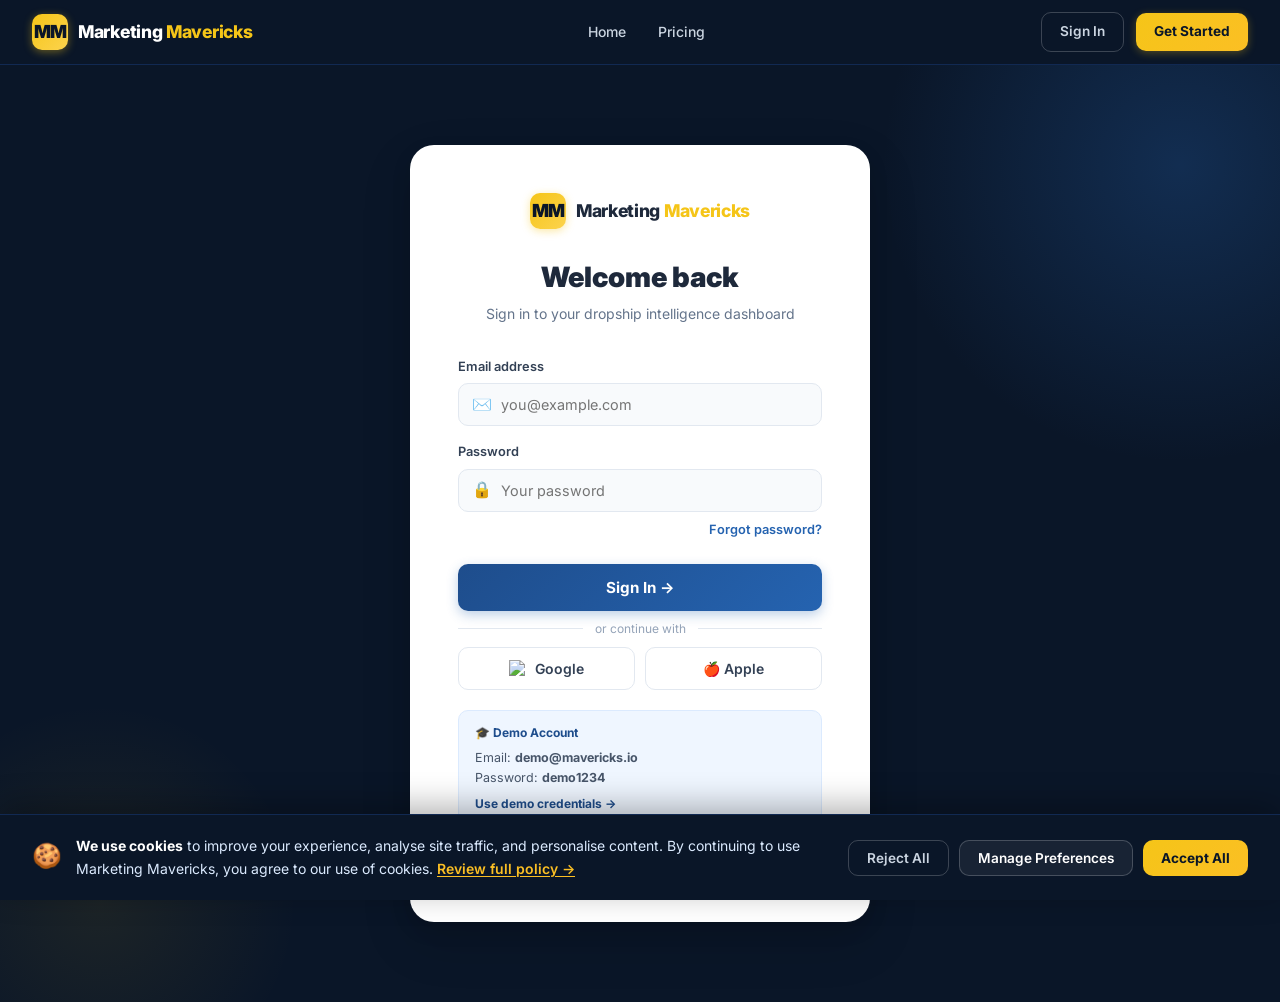
==== index.html @ 7e1d714a "Initial commit" ====
<!DOCTYPE html>
<html lang="en">
<head>
  <meta charset="UTF-8" />
  <meta name="viewport" content="width=device-width, initial-scale=1.0" />
  <title>Marketing Mavericks – Dropship Intelligence Platform</title>
  <meta name="description" content="Real-time market intelligence for e-commerce dropshippers. Discover trending products, undersold ratings, and TAM analysis." />
  <link rel="preconnect" href="https://fonts.googleapis.com" />
  <link rel="preconnect" href="https://fonts.gstatic.com" crossorigin />
  <link href="https://fonts.googleapis.com/css2?family=Inter:wght@400;500;600;700;800;900&display=swap" rel="stylesheet" />
  <link rel="stylesheet" href="styles.css" />
  <script src="https://cdn.jsdelivr.net/npm/chart.js@4.4.0/dist/chart.umd.min.js"></script>
</head>
<body>

<!-- ============================================================
     NAVIGATION
     ============================================================ -->
<nav class="navbar">
  <div class="navbar-inner">
    <a href="index.html" class="navbar-brand">
      <div class="brand-logo">MM</div>
      <span class="brand-name">Marketing <span>Mavericks</span></span>
    </a>

    <nav class="navbar-nav">
      <a href="landing.html" class="nav-link">Home</a>
      <a href="trends.html" class="nav-link nav-protected" style="display:none;">Market Trends</a>
      <a href="index.html" class="nav-link nav-protected active">Dashboard</a>
      <a href="pricing.html" class="nav-link">Pricing</a>
    </nav>

    <div class="navbar-actions">
      <div class="live-badge">
        <div class="live-dot"></div>
        Live Data
      </div>
      <a href="signin.html" class="nav-btn-outline nav-public-only">Sign In</a>
      <a href="signup.html" class="nav-btn-primary nav-public-only">Get Started</a>
    </div>
  </div>
</nav>

<!-- ============================================================
     HERO
     ============================================================ -->
<section class="page-hero">
  <div class="hero-content">
    <div class="hero-eyebrow">
      🚀 AI-Powered Market Intelligence
    </div>
    <h1 class="hero-title">
      Find Your Next<br /><span class="highlight">Winning Product</span>
    </h1>
    <p class="hero-subtitle">
      Real-time intelligence scraped from Amazon, TikTok &amp; beyond. Discover undersold ratings, trending ranks, and total addressable markets — before your competition does.
    </p>
    <div class="hero-stats" id="heroStats">
      <div class="hero-stat">
        <span class="hero-stat-value" id="statTracked">12,847</span>
        <span class="hero-stat-label">Products Tracked</span>
      </div>
      <div class="hero-stat">
        <span class="hero-stat-value" id="statTrends">234</span>
        <span class="hero-stat-label">New Trends Today</span>
      </div>
      <div class="hero-stat">
        <span class="hero-stat-value" id="statGrowth">+17.3%</span>
        <span class="hero-stat-label">Avg Market Growth</span>
      </div>
      <div class="hero-stat">
        <span class="hero-stat-value">Live</span>
        <span class="hero-stat-label" id="statFreshness">Updated 4 min ago</span>
      </div>
    </div>
  </div>
</section>

<!-- ============================================================
     SEARCH & FILTERS
     ============================================================ -->
<section class="search-section">
  <div class="search-inner">
    <div class="search-box">
      <span class="search-icon">🔍</span>
      <input
        type="text"
        class="search-input"
        id="searchInput"
        placeholder="Search products, categories, tags…"
        autocomplete="off"
      />
      <span class="search-clear" id="searchClear">✕</span>
    </div>

    <div class="filter-group">
      <span class="filter-label">Sort by</span>
      <select class="filter-select" id="sortSelect">
        <option value="trendingRank-asc">Trending Rank</option>
        <option value="undersoldScore-desc">Undersold Score</option>
        <option value="tam-desc">TAM (Largest)</option>
        <option value="margin-desc">Margin %</option>
        <option value="viralityScore-desc">Virality</option>
        <option value="monthlyRevenue-desc">Monthly Revenue</option>
      </select>
    </div>

    <div class="filter-group">
      <span class="filter-label">Category</span>
      <select class="filter-select" id="categoryFilter">
        <option value="all">All Categories</option>
        <option value="Health & Wellness">Health &amp; Wellness</option>
        <option value="Home Décor">Home Décor</option>
        <option value="Kitchen & Fitness">Kitchen &amp; Fitness</option>
        <option value="Productivity">Productivity</option>
      </select>
    </div>

    <div class="filter-group">
      <span class="filter-label">Platform</span>
      <select class="filter-select" id="platformFilter">
        <option value="all">All Platforms</option>
        <option value="Amazon">Amazon</option>
        <option value="TikTok">TikTok</option>
      </select>
    </div>

    <span class="results-count" id="resultsCount">
      Showing <strong>4</strong> products
    </span>
  </div>
</section>

<!-- ============================================================
     MAIN CONTENT
     ============================================================ -->
<main class="main-content">

  <!-- Overview Stats -->
  <div class="stats-grid stagger-children" id="overviewStats">
    <div class="stat-card animate-fade-in-up">
      <div class="stat-icon blue">📦</div>
      <div class="stat-info">
        <div class="stat-value">4</div>
        <div class="stat-label">Products Analysed</div>
      </div>
      <span class="stat-change up">↑ Live</span>
    </div>
    <div class="stat-card animate-fade-in-up">
      <div class="stat-icon yellow">⭐</div>
      <div class="stat-info">
        <div class="stat-value" id="avgUndersold">87</div>
        <div class="stat-label">Avg Undersold Score</div>
      </div>
      <span class="stat-change up">↑ High</span>
    </div>
    <div class="stat-card animate-fade-in-up">
      <div class="stat-icon green">💰</div>
      <div class="stat-info">
        <div class="stat-value" id="totalTAM">$12.5B</div>
        <div class="stat-label">Combined TAM</div>
      </div>
      <span class="stat-change up">↑ 17.3%</span>
    </div>
    <div class="stat-card animate-fade-in-up">
      <div class="stat-icon orange">🔥</div>
      <div class="stat-info">
        <div class="stat-value" id="avgMargin">81%</div>
        <div class="stat-label">Avg Gross Margin</div>
      </div>
      <span class="stat-change up">↑ Strong</span>
    </div>
  </div>

  <!-- Market Overview Chart -->
  <div class="section-header">
    <div>
      <div class="section-title"><span class="icon">📈</span> Market Overview</div>
      <div class="section-subtitle">Combined revenue trend across all tracked products</div>
    </div>
    <div class="chart-tabs" id="overviewChartTabs">
      <button class="chart-tab active" data-chart="revenue">Revenue</button>
      <button class="chart-tab" data-chart="search">Search Volume</button>
      <button class="chart-tab" data-chart="tam">TAM Growth</button>
    </div>
  </div>

  <div class="card" style="margin-bottom: 32px;">
    <div class="card-body">
      <div class="chart-container">
        <canvas id="overviewChart"></canvas>
      </div>
    </div>
  </div>

  <!-- Products Section -->
  <div class="section-header" id="trending">
    <div>
      <div class="section-title"><span class="icon">🔥</span> Trending Products</div>
      <div class="section-subtitle">Ranked by real-time trend momentum</div>
    </div>
  </div>

  <!-- Products Grid -->
  <div class="products-grid stagger-children" id="productsGrid">
    <!-- Populated by JS -->
  </div>

  <!-- Empty State -->
  <div class="empty-state" id="emptyState" style="display:none;">
    <div class="empty-state-icon">🔍</div>
    <h3>No products found</h3>
    <p>Try adjusting your search or filters to find what you're looking for.</p>
  </div>

  <!-- TAM Comparison Section -->
  <div class="section-header" id="tam" style="margin-top: 16px;">
    <div>
      <div class="section-title"><span class="icon">🌍</span> TAM Comparison</div>
      <div class="section-subtitle">Total Addressable Market by product category</div>
    </div>
  </div>

  <div class="card" style="margin-bottom: 32px;">
    <div class="card-body">
      <div class="chart-container" style="height: 280px;">
        <canvas id="tamChart"></canvas>
      </div>
    </div>
  </div>

  <!-- Undersold Ratings Section -->
  <div class="section-header" id="undersold">
    <div>
      <div class="section-title"><span class="icon">⭐</span> Undersold Ratings Analysis</div>
      <div class="section-subtitle">Products where actual ratings fall below market expectations</div>
    </div>
  </div>

  <div class="card" style="margin-bottom: 32px;">
    <div class="card-body">
      <div class="chart-container" style="height: 280px;">
        <canvas id="undersoldChart"></canvas>
      </div>
    </div>
  </div>

</main>

<!-- ============================================================
     FOOTER
     ============================================================ -->
<footer class="footer">
  <div class="footer-inner">
    <div class="footer-brand">
      <div class="brand-logo" style="width:28px;height:28px;font-size:14px;">MM</div>
      <span class="brand-name" style="font-size:0.9rem;">Marketing <span>Mavericks</span></span>
    </div>
    <span class="footer-text">© 2026 Marketing Mavericks · Cambridge MBA Hackathon · AI-Powered Dropship Intelligence</span>
    <div class="footer-links">
      <button class="footer-link" onclick="openPrivacyModal()" style="background:none;border:none;cursor:pointer;font:inherit;">Privacy Policy</button>
      <button class="footer-link" onclick="openPrivacyModal()" style="background:none;border:none;cursor:pointer;font:inherit;">Imprint</button>
      <button class="footer-link" onclick="openPrivacyModal()" style="background:none;border:none;cursor:pointer;font:inherit;">Cookies</button>
    </div>
  </div>
</footer>

<!-- Toast Container -->
<div class="toast-container" id="toastContainer"></div>

<!-- Scripts -->
<script src="database.js"></script>
<script src="auth.js"></script>
<script src="app.js"></script>
</body>
</html>
---- styles.css ----
/* ============================================================
   Marketing Mavericks – Global Styles
   Color Palette: Deep Blue, White, Golden Yellow, Accent Blues
   ============================================================ */

/* ---------- CSS Variables ---------- */
:root {
  --blue-900: #0a1628;
  --blue-800: #0d1f3c;
  --blue-700: #112952;
  --blue-600: #1a3a6b;
  --blue-500: #1e4d8c;
  --blue-400: #2563b0;
  --blue-300: #3b82d4;
  --blue-200: #93c5fd;
  --blue-100: #dbeafe;
  --blue-50:  #eff6ff;

  --yellow-500: #f5c518;
  --yellow-400: #fbbf24;
  --yellow-300: #fcd34d;
  --yellow-100: #fef9c3;

  --white: #ffffff;
  --gray-50:  #f8fafc;
  --gray-100: #f1f5f9;
  --gray-200: #e2e8f0;
  --gray-300: #cbd5e1;
  --gray-400: #94a3b8;
  --gray-500: #64748b;
  --gray-600: #475569;
  --gray-700: #334155;
  --gray-800: #1e293b;

  --green-500: #22c55e;
  --green-100: #dcfce7;
  --red-500:   #ef4444;
  --red-100:   #fee2e2;
  --orange-500: #f97316;
  --orange-100: #ffedd5;

  --shadow-sm:  0 1px 3px rgba(0,0,0,.08), 0 1px 2px rgba(0,0,0,.06);
  --shadow-md:  0 4px 12px rgba(0,0,0,.10), 0 2px 6px rgba(0,0,0,.07);
  --shadow-lg:  0 10px 30px rgba(0,0,0,.12), 0 4px 12px rgba(0,0,0,.08);
  --shadow-xl:  0 20px 50px rgba(0,0,0,.15), 0 8px 20px rgba(0,0,0,.10);

  --radius-sm:  6px;
  --radius-md:  10px;
  --radius-lg:  16px;
  --radius-xl:  24px;
  --radius-full: 9999px;

  --transition: 0.2s ease;
  --transition-slow: 0.4s ease;

  --font-sans: 'Inter', -apple-system, BlinkMacSystemFont, 'Segoe UI', sans-serif;
  --font-mono: 'JetBrains Mono', 'Fira Code', monospace;
}

/* ---------- Reset & Base ---------- */
*, *::before, *::after { box-sizing: border-box; margin: 0; padding: 0; }

html { scroll-behavior: smooth; font-size: 16px; }

body {
  font-family: var(--font-sans);
  background: var(--gray-50);
  color: var(--gray-800);
  line-height: 1.6;
  min-height: 100vh;
  -webkit-font-smoothing: antialiased;
}

a { text-decoration: none; color: inherit; }
button { cursor: pointer; border: none; background: none; font-family: inherit; }
input, select { font-family: inherit; }
img { max-width: 100%; display: block; }
ul, ol { list-style: none; }

/* ---------- Typography ---------- */
h1 { font-size: 2.25rem; font-weight: 800; line-height: 1.2; }
h2 { font-size: 1.75rem; font-weight: 700; line-height: 1.3; }
h3 { font-size: 1.25rem; font-weight: 600; line-height: 1.4; }
h4 { font-size: 1rem;    font-weight: 600; line-height: 1.5; }

.text-xs  { font-size: 0.75rem; }
.text-sm  { font-size: 0.875rem; }
.text-base{ font-size: 1rem; }
.text-lg  { font-size: 1.125rem; }
.text-xl  { font-size: 1.25rem; }
.text-2xl { font-size: 1.5rem; }
.text-3xl { font-size: 1.875rem; }

.font-medium { font-weight: 500; }
.font-semibold{ font-weight: 600; }
.font-bold   { font-weight: 700; }
.font-extrabold{ font-weight: 800; }

.text-muted  { color: var(--gray-500); }
.text-white  { color: var(--white); }
.text-yellow { color: var(--yellow-500); }
.text-blue   { color: var(--blue-400); }
.text-green  { color: var(--green-500); }
.text-red    { color: var(--red-500); }

/* ---------- Layout Utilities ---------- */
.container {
  max-width: 1280px;
  margin: 0 auto;
  padding: 0 24px;
}

.flex { display: flex; }
.flex-col { flex-direction: column; }
.items-center { align-items: center; }
.items-start  { align-items: flex-start; }
.justify-between { justify-content: space-between; }
.justify-center  { justify-content: center; }
.gap-2  { gap: 8px; }
.gap-3  { gap: 12px; }
.gap-4  { gap: 16px; }
.gap-6  { gap: 24px; }
.gap-8  { gap: 32px; }
.flex-wrap { flex-wrap: wrap; }
.flex-1 { flex: 1; }

.grid { display: grid; }
.grid-2 { grid-template-columns: repeat(2, 1fr); }
.grid-3 { grid-template-columns: repeat(3, 1fr); }
.grid-4 { grid-template-columns: repeat(4, 1fr); }

.w-full { width: 100%; }
.h-full { height: 100%; }

/* ---------- Spacing ---------- */
.p-2  { padding: 8px; }
.p-3  { padding: 12px; }
.p-4  { padding: 16px; }
.p-6  { padding: 24px; }
.p-8  { padding: 32px; }
.px-4 { padding-left: 16px; padding-right: 16px; }
.px-6 { padding-left: 24px; padding-right: 24px; }
.py-2 { padding-top: 8px; padding-bottom: 8px; }
.py-3 { padding-top: 12px; padding-bottom: 12px; }
.py-4 { padding-top: 16px; padding-bottom: 16px; }
.mt-1 { margin-top: 4px; }
.mt-2 { margin-top: 8px; }
.mt-4 { margin-top: 16px; }
.mt-6 { margin-top: 24px; }
.mt-8 { margin-top: 32px; }
.mb-2 { margin-bottom: 8px; }
.mb-4 { margin-bottom: 16px; }
.mb-6 { margin-bottom: 24px; }
.mb-8 { margin-bottom: 32px; }

/* ============================================================
   NAVIGATION
   ============================================================ */
.navbar {
  background: var(--blue-900);
  border-bottom: 1px solid var(--blue-700);
  position: sticky;
  top: 0;
  z-index: 100;
  backdrop-filter: blur(12px);
}

.navbar-inner {
  display: flex;
  align-items: center;
  justify-content: space-between;
  height: 64px;
  padding: 0 32px;
  max-width: 1280px;
  margin: 0 auto;
}

.navbar-brand {
  display: flex;
  align-items: center;
  gap: 10px;
  text-decoration: none;
}

.brand-logo {
  width: 36px;
  height: 36px;
  background: linear-gradient(135deg, var(--yellow-500), var(--yellow-300));
  border-radius: var(--radius-md);
  display: flex;
  align-items: center;
  justify-content: center;
  font-size: 18px;
  font-weight: 900;
  color: var(--blue-900);
  letter-spacing: -1px;
  box-shadow: 0 2px 8px rgba(245,197,24,0.4);
}

.brand-name {
  font-size: 1.1rem;
  font-weight: 800;
  color: var(--white);
  letter-spacing: -0.3px;
}

.brand-name span {
  color: var(--yellow-500);
}

.navbar-nav {
  display: flex;
  align-items: center;
  gap: 4px;
}

.nav-link {
  color: var(--gray-300);
  font-size: 0.875rem;
  font-weight: 500;
  padding: 8px 14px;
  border-radius: var(--radius-sm);
  transition: all var(--transition);
  display: flex;
  align-items: center;
  gap: 6px;
}

.nav-link:hover, .nav-link.active {
  color: var(--white);
  background: rgba(255,255,255,0.08);
}

.nav-link.active {
  color: var(--yellow-400);
}

.navbar-actions {
  display: flex;
  align-items: center;
  gap: 12px;
}

.live-badge {
  display: flex;
  align-items: center;
  gap: 6px;
  background: rgba(34,197,94,0.15);
  border: 1px solid rgba(34,197,94,0.3);
  color: var(--green-500);
  font-size: 0.75rem;
  font-weight: 600;
  padding: 5px 10px;
  border-radius: var(--radius-full);
  letter-spacing: 0.3px;
}

.live-dot {
  width: 6px;
  height: 6px;
  background: var(--green-500);
  border-radius: 50%;
  animation: pulse-dot 1.5s infinite;
}

@keyframes pulse-dot {
  0%, 100% { opacity: 1; transform: scale(1); }
  50% { opacity: 0.5; transform: scale(0.8); }
}

/* ============================================================
   HERO / PAGE HEADER
   ============================================================ */
.page-hero {
  background: linear-gradient(135deg, var(--blue-900) 0%, var(--blue-700) 60%, var(--blue-600) 100%);
  padding: 48px 0 40px;
  position: relative;
  overflow: hidden;
}

.page-hero::before {
  content: '';
  position: absolute;
  top: -50%;
  right: -10%;
  width: 600px;
  height: 600px;
  background: radial-gradient(circle, rgba(245,197,24,0.06) 0%, transparent 70%);
  pointer-events: none;
}

.page-hero::after {
  content: '';
  position: absolute;
  bottom: -30%;
  left: -5%;
  width: 400px;
  height: 400px;
  background: radial-gradient(circle, rgba(59,130,212,0.1) 0%, transparent 70%);
  pointer-events: none;
}

.hero-content {
  position: relative;
  z-index: 1;
  max-width: 1280px;
  margin: 0 auto;
  padding: 0 32px;
}

.hero-eyebrow {
  display: inline-flex;
  align-items: center;
  gap: 6px;
  background: rgba(245,197,24,0.15);
  border: 1px solid rgba(245,197,24,0.3);
  color: var(--yellow-400);
  font-size: 0.75rem;
  font-weight: 700;
  padding: 4px 12px;
  border-radius: var(--radius-full);
  letter-spacing: 0.8px;
  text-transform: uppercase;
  margin-bottom: 16px;
}

.hero-title {
  font-size: 2.5rem;
  font-weight: 900;
  color: var(--white);
  line-height: 1.15;
  margin-bottom: 12px;
  letter-spacing: -0.5px;
}

.hero-title .highlight {
  color: var(--yellow-400);
}

.hero-subtitle {
  color: var(--blue-200);
  font-size: 1rem;
  max-width: 560px;
  line-height: 1.7;
  margin-bottom: 32px;
}

.hero-stats {
  display: flex;
  gap: 32px;
  flex-wrap: wrap;
}

.hero-stat {
  display: flex;
  flex-direction: column;
  gap: 2px;
}

.hero-stat-value {
  font-size: 1.5rem;
  font-weight: 800;
  color: var(--white);
  line-height: 1;
}

.hero-stat-label {
  font-size: 0.75rem;
  color: var(--blue-200);
  font-weight: 500;
  letter-spacing: 0.3px;
}

/* ============================================================
   SEARCH BAR
   ============================================================ */
.search-section {
  background: var(--white);
  border-bottom: 1px solid var(--gray-200);
  padding: 20px 0;
  position: sticky;
  top: 64px;
  z-index: 90;
  box-shadow: var(--shadow-sm);
}

.search-inner {
  max-width: 1280px;
  margin: 0 auto;
  padding: 0 32px;
  display: flex;
  align-items: center;
  gap: 16px;
}

.search-box {
  flex: 1;
  position: relative;
  max-width: 520px;
}

.search-icon {
  position: absolute;
  left: 14px;
  top: 50%;
  transform: translateY(-50%);
  color: var(--gray-400);
  font-size: 16px;
  pointer-events: none;
}

.search-input {
  width: 100%;
  padding: 11px 16px 11px 42px;
  border: 1.5px solid var(--gray-200);
  border-radius: var(--radius-lg);
  font-size: 0.9rem;
  color: var(--gray-800);
  background: var(--gray-50);
  transition: all var(--transition);
  outline: none;
}

.search-input:focus {
  border-color: var(--blue-400);
  background: var(--white);
  box-shadow: 0 0 0 3px rgba(37,99,176,0.1);
}

.search-input::placeholder { color: var(--gray-400); }

.search-clear {
  position: absolute;
  right: 12px;
  top: 50%;
  transform: translateY(-50%);
  color: var(--gray-400);
  font-size: 14px;
  cursor: pointer;
  display: none;
  padding: 2px;
  border-radius: 50%;
  transition: all var(--transition);
}

.search-clear:hover { color: var(--gray-600); background: var(--gray-100); }
.search-clear.visible { display: flex; }

.filter-group {
  display: flex;
  align-items: center;
  gap: 8px;
}

.filter-label {
  font-size: 0.8rem;
  font-weight: 600;
  color: var(--gray-500);
  white-space: nowrap;
}

.filter-select {
  padding: 9px 32px 9px 12px;
  border: 1.5px solid var(--gray-200);
  border-radius: var(--radius-md);
  font-size: 0.85rem;
  color: var(--gray-700);
  background: var(--white);
  cursor: pointer;
  outline: none;
  appearance: none;
  background-image: url("data:image/svg+xml,%3Csvg xmlns='http://www.w3.org/2000/svg' width='12' height='12' viewBox='0 0 24 24' fill='none' stroke='%2394a3b8' stroke-width='2'%3E%3Cpath d='M6 9l6 6 6-6'/%3E%3C/svg%3E");
  background-repeat: no-repeat;
  background-position: right 10px center;
  transition: all var(--transition);
}

.filter-select:focus {
  border-color: var(--blue-400);
  box-shadow: 0 0 0 3px rgba(37,99,176,0.1);
}

.results-count {
  margin-left: auto;
  font-size: 0.8rem;
  color: var(--gray-500);
  white-space: nowrap;
}

.results-count strong { color: var(--gray-700); }

/* ============================================================
   MAIN CONTENT AREA
   ============================================================ */
.main-content {
  max-width: 1280px;
  margin: 0 auto;
  padding: 32px;
}

/* ============================================================
   STAT CARDS (Dashboard Overview)
   ============================================================ */
.stats-grid {
  display: grid;
  grid-template-columns: repeat(4, 1fr);
  gap: 16px;
  margin-bottom: 32px;
}

.stat-card {
  background: var(--white);
  border: 1px solid var(--gray-200);
  border-radius: var(--radius-lg);
  padding: 20px 24px;
  display: flex;
  align-items: center;
  gap: 16px;
  box-shadow: var(--shadow-sm);
  transition: all var(--transition);
}

.stat-card:hover {
  box-shadow: var(--shadow-md);
  transform: translateY(-1px);
}

.stat-icon {
  width: 48px;
  height: 48px;
  border-radius: var(--radius-md);
  display: flex;
  align-items: center;
  justify-content: center;
  font-size: 22px;
  flex-shrink: 0;
}

.stat-icon.blue   { background: var(--blue-100); }
.stat-icon.yellow { background: var(--yellow-100); }
.stat-icon.green  { background: var(--green-100); }
.stat-icon.orange { background: var(--orange-100); }

.stat-info { flex: 1; min-width: 0; }

.stat-value {
  font-size: 1.6rem;
  font-weight: 800;
  color: var(--gray-800);
  line-height: 1;
  margin-bottom: 4px;
}

.stat-label {
  font-size: 0.8rem;
  color: var(--gray-500);
  font-weight: 500;
}

.stat-change {
  font-size: 0.75rem;
  font-weight: 600;
  padding: 2px 8px;
  border-radius: var(--radius-full);
  white-space: nowrap;
}

.stat-change.up   { background: var(--green-100); color: var(--green-500); }
.stat-change.down { background: var(--red-100);   color: var(--red-500); }

/* ============================================================
   SECTION HEADERS
   ============================================================ */
.section-header {
  display: flex;
  align-items: center;
  justify-content: space-between;
  margin-bottom: 20px;
}

.section-title {
  font-size: 1.1rem;
  font-weight: 700;
  color: var(--gray-800);
  display: flex;
  align-items: center;
  gap: 8px;
}

.section-title .icon {
  font-size: 18px;
}

.section-subtitle {
  font-size: 0.8rem;
  color: var(--gray-500);
  margin-top: 2px;
}

.view-all-btn {
  font-size: 0.8rem;
  font-weight: 600;
  color: var(--blue-400);
  padding: 6px 12px;
  border-radius: var(--radius-sm);
  transition: all var(--transition);
  display: flex;
  align-items: center;
  gap: 4px;
}

.view-all-btn:hover {
  background: var(--blue-50);
  color: var(--blue-500);
}

/* ============================================================
   PRODUCT CARDS
   ============================================================ */
.products-grid {
  display: grid;
  grid-template-columns: repeat(auto-fill, minmax(300px, 1fr));
  gap: 20px;
  margin-bottom: 40px;
}

.product-card {
  background: var(--white);
  border: 1px solid var(--gray-200);
  border-radius: var(--radius-xl);
  overflow: hidden;
  box-shadow: var(--shadow-sm);
  transition: all var(--transition-slow);
  cursor: pointer;
  position: relative;
  display: flex;
  flex-direction: column;
}

.product-card:hover {
  box-shadow: var(--shadow-xl);
  transform: translateY(-4px);
  border-color: var(--blue-200);
}

.product-card-header {
  background: linear-gradient(135deg, var(--blue-900), var(--blue-700));
  padding: 24px;
  position: relative;
  overflow: hidden;
  min-height: 120px;
  display: flex;
  align-items: flex-start;
  justify-content: space-between;
}

.product-card-header::after {
  content: '';
  position: absolute;
  bottom: -20px;
  right: -20px;
  width: 100px;
  height: 100px;
  background: rgba(255,255,255,0.04);
  border-radius: 50%;
}

.product-emoji {
  font-size: 3rem;
  line-height: 1;
  filter: drop-shadow(0 4px 8px rgba(0,0,0,0.3));
}

.product-rank-badge {
  display: flex;
  flex-direction: column;
  align-items: center;
  background: rgba(255,255,255,0.12);
  border: 1px solid rgba(255,255,255,0.2);
  border-radius: var(--radius-md);
  padding: 8px 12px;
  backdrop-filter: blur(8px);
}

.rank-number {
  font-size: 1.4rem;
  font-weight: 900;
  color: var(--yellow-400);
  line-height: 1;
}

.rank-label {
  font-size: 0.6rem;
  color: rgba(255,255,255,0.7);
  font-weight: 600;
  letter-spacing: 0.5px;
  text-transform: uppercase;
  margin-top: 2px;
}

.rank-change {
  font-size: 0.65rem;
  font-weight: 700;
  margin-top: 4px;
}

.rank-change.up   { color: var(--green-500); }
.rank-change.down { color: var(--red-500); }

.product-card-body {
  padding: 20px;
  flex: 1;
  display: flex;
  flex-direction: column;
}

.product-category {
  font-size: 0.7rem;
  font-weight: 700;
  color: var(--blue-400);
  text-transform: uppercase;
  letter-spacing: 0.8px;
  margin-bottom: 6px;
}

.product-name {
  font-size: 1.05rem;
  font-weight: 700;
  color: var(--gray-800);
  margin-bottom: 4px;
  line-height: 1.3;
}

.product-tagline {
  font-size: 0.8rem;
  color: var(--gray-500);
  margin-bottom: 16px;
  line-height: 1.5;
}

/* Key Metrics Row */
.product-metrics {
  display: grid;
  grid-template-columns: repeat(3, 1fr);
  gap: 8px;
  margin-bottom: 16px;
}

.metric-item {
  background: var(--gray-50);
  border: 1px solid var(--gray-100);
  border-radius: var(--radius-md);
  padding: 10px 8px;
  text-align: center;
}

.metric-value {
  font-size: 1rem;
  font-weight: 800;
  color: var(--gray-800);
  line-height: 1;
  margin-bottom: 3px;
}

.metric-label {
  font-size: 0.65rem;
  color: var(--gray-500);
  font-weight: 500;
  text-transform: uppercase;
  letter-spacing: 0.4px;
}

/* Undersold Score Bar */
.undersold-section {
  margin-bottom: 16px;
}

.undersold-header {
  display: flex;
  justify-content: space-between;
  align-items: center;
  margin-bottom: 6px;
}

.undersold-label {
  font-size: 0.75rem;
  font-weight: 600;
  color: var(--gray-600);
}

.undersold-value {
  font-size: 0.75rem;
  font-weight: 800;
  color: var(--blue-500);
}

.progress-bar {
  height: 6px;
  background: var(--gray-100);
  border-radius: var(--radius-full);
  overflow: hidden;
}

.progress-fill {
  height: 100%;
  border-radius: var(--radius-full);
  transition: width 1s ease;
  background: linear-gradient(90deg, var(--blue-400), var(--blue-300));
}

.progress-fill.high   { background: linear-gradient(90deg, var(--blue-500), var(--yellow-400)); }
.progress-fill.medium { background: linear-gradient(90deg, var(--blue-400), var(--blue-300)); }
.progress-fill.low    { background: linear-gradient(90deg, var(--gray-400), var(--gray-300)); }

/* Tags */
.product-tags {
  display: flex;
  flex-wrap: wrap;
  gap: 6px;
  margin-bottom: 16px;
}

.tag {
  font-size: 0.7rem;
  font-weight: 600;
  padding: 3px 10px;
  border-radius: var(--radius-full);
  letter-spacing: 0.2px;
}

.tag.viral        { background: rgba(245,197,24,0.15); color: #b45309; border: 1px solid rgba(245,197,24,0.3); }
.tag.trending     { background: var(--blue-50); color: var(--blue-500); border: 1px solid var(--blue-100); }
.tag.low-competition { background: var(--green-100); color: #15803d; border: 1px solid #bbf7d0; }
.tag.high-margin  { background: var(--orange-100); color: #c2410c; border: 1px solid #fed7aa; }
.tag.aesthetic    { background: #fdf4ff; color: #7e22ce; border: 1px solid #e9d5ff; }
.tag.repeat-purchase { background: #f0fdf4; color: #166534; border: 1px solid #bbf7d0; }
.tag.fitness      { background: #fff7ed; color: #9a3412; border: 1px solid #fed7aa; }
.tag.eco-friendly { background: #f0fdf4; color: #166534; border: 1px solid #bbf7d0; }
.tag.loyal-customers { background: var(--blue-50); color: var(--blue-500); border: 1px solid var(--blue-100); }

/* Card Footer */
.product-card-footer {
  padding: 14px 20px;
  border-top: 1px solid var(--gray-100);
  display: flex;
  align-items: center;
  justify-content: space-between;
  background: var(--gray-50);
}

.platform-badges {
  display: flex;
  gap: 4px;
}

.platform-badge {
  font-size: 0.65rem;
  font-weight: 700;
  padding: 3px 8px;
  border-radius: var(--radius-full);
  letter-spacing: 0.3px;
}

.platform-badge.amazon  { background: #fff3cd; color: #856404; }
.platform-badge.tiktok  { background: #fce4ec; color: #880e4f; }
.platform-badge.instagram { background: #f3e5f5; color: #6a1b9a; }
.platform-badge.youtube { background: #ffebee; color: #b71c1c; }
.platform-badge.reddit  { background: #fff3e0; color: #e65100; }
.platform-badge.google  { background: #e8f5e9; color: #1b5e20; }

.view-details-btn {
  font-size: 0.8rem;
  font-weight: 600;
  color: var(--blue-400);
  display: flex;
  align-items: center;
  gap: 4px;
  transition: all var(--transition);
  padding: 4px 8px;
  border-radius: var(--radius-sm);
}

.view-details-btn:hover {
  color: var(--blue-500);
  background: var(--blue-50);
}

/* ============================================================
   RATING STARS
   ============================================================ */
.stars {
  display: inline-flex;
  gap: 1px;
}

.star {
  font-size: 12px;
  color: var(--gray-300);
}

.star.filled { color: var(--yellow-500); }
.star.half   { color: var(--yellow-400); }

.rating-display {
  display: flex;
  align-items: center;
  gap: 6px;
}

.rating-number {
  font-size: 0.85rem;
  font-weight: 700;
  color: var(--gray-700);
}

.rating-count {
  font-size: 0.75rem;
  color: var(--gray-400);
}

/* ============================================================
   EMPTY STATE
   ============================================================ */
.empty-state {
  text-align: center;
  padding: 80px 24px;
  color: var(--gray-500);
}

.empty-state-icon {
  font-size: 4rem;
  margin-bottom: 16px;
  opacity: 0.5;
}

.empty-state h3 {
  font-size: 1.1rem;
  color: var(--gray-600);
  margin-bottom: 8px;
}

.empty-state p {
  font-size: 0.875rem;
  max-width: 320px;
  margin: 0 auto;
}

/* ============================================================
   PRODUCT DETAIL PAGE
   ============================================================ */
.product-detail-hero {
  background: linear-gradient(135deg, var(--blue-900) 0%, var(--blue-700) 100%);
  padding: 40px 0;
  position: relative;
  overflow: hidden;
}

.product-detail-hero::before {
  content: '';
  position: absolute;
  top: -100px;
  right: -100px;
  width: 500px;
  height: 500px;
  background: radial-gradient(circle, rgba(245,197,24,0.08) 0%, transparent 70%);
}

.back-btn {
  display: inline-flex;
  align-items: center;
  gap: 8px;
  color: var(--blue-200);
  font-size: 0.875rem;
  font-weight: 500;
  margin-bottom: 24px;
  padding: 8px 0;
  transition: all var(--transition);
}

.back-btn:hover { color: var(--white); }

.product-detail-header {
  display: flex;
  align-items: flex-start;
  gap: 24px;
  position: relative;
  z-index: 1;
}

.product-detail-emoji {
  font-size: 5rem;
  line-height: 1;
  filter: drop-shadow(0 8px 16px rgba(0,0,0,0.3));
  flex-shrink: 0;
}

.product-detail-info { flex: 1; }

.product-detail-category {
  font-size: 0.75rem;
  font-weight: 700;
  color: var(--yellow-400);
  text-transform: uppercase;
  letter-spacing: 1px;
  margin-bottom: 8px;
}

.product-detail-name {
  font-size: 2rem;
  font-weight: 900;
  color: var(--white);
  line-height: 1.2;
  margin-bottom: 8px;
  letter-spacing: -0.5px;
}

.product-detail-tagline {
  color: var(--blue-200);
  font-size: 1rem;
  margin-bottom: 16px;
}

.product-detail-meta {
  display: flex;
  align-items: center;
  gap: 16px;
  flex-wrap: wrap;
}

.detail-meta-item {
  display: flex;
  align-items: center;
  gap: 6px;
  font-size: 0.85rem;
  color: var(--blue-200);
}

.detail-meta-item strong { color: var(--white); }

.product-detail-actions {
  display: flex;
  flex-direction: column;
  gap: 10px;
  flex-shrink: 0;
}

.btn-primary {
  background: linear-gradient(135deg, var(--yellow-500), var(--yellow-400));
  color: var(--blue-900);
  font-size: 0.875rem;
  font-weight: 700;
  padding: 12px 24px;
  border-radius: var(--radius-md);
  transition: all var(--transition);
  display: flex;
  align-items: center;
  gap: 8px;
  white-space: nowrap;
  box-shadow: 0 4px 12px rgba(245,197,24,0.3);
}

.btn-primary:hover {
  transform: translateY(-1px);
  box-shadow: 0 6px 20px rgba(245,197,24,0.4);
}

.btn-secondary {
  background: rgba(255,255,255,0.1);
  color: var(--white);
  font-size: 0.875rem;
  font-weight: 600;
  padding: 12px 24px;
  border-radius: var(--radius-md);
  border: 1px solid rgba(255,255,255,0.2);
  transition: all var(--transition);
  display: flex;
  align-items: center;
  gap: 8px;
  white-space: nowrap;
}

.btn-secondary:hover {
  background: rgba(255,255,255,0.18);
}

/* ============================================================
   DETAIL CONTENT GRID
   ============================================================ */
.detail-content {
  max-width: 1280px;
  margin: 0 auto;
  padding: 32px;
  display: grid;
  grid-template-columns: 1fr 380px;
  gap: 24px;
  align-items: start;
}

.detail-main { display: flex; flex-direction: column; gap: 24px; }
.detail-sidebar { display: flex; flex-direction: column; gap: 24px; }

/* ============================================================
   CARDS (Generic)
   ============================================================ */
.card {
  background: var(--white);
  border: 1px solid var(--gray-200);
  border-radius: var(--radius-xl);
  overflow: hidden;
  box-shadow: var(--shadow-sm);
}

.card-header {
  padding: 20px 24px 16px;
  border-bottom: 1px solid var(--gray-100);
  display: flex;
  align-items: center;
  justify-content: space-between;
}

.card-title {
  font-size: 0.95rem;
  font-weight: 700;
  color: var(--gray-800);
  display: flex;
  align-items: center;
  gap: 8px;
}

.card-body { padding: 24px; }

/* ============================================================
   KEY METRICS DETAIL
   ============================================================ */
.key-metrics-grid {
  display: grid;
  grid-template-columns: repeat(3, 1fr);
  gap: 16px;
}

.key-metric-card {
  background: var(--gray-50);
  border: 1px solid var(--gray-100);
  border-radius: var(--radius-lg);
  padding: 20px;
  text-align: center;
  transition: all var(--transition);
}

.key-metric-card:hover {
  background: var(--white);
  box-shadow: var(--shadow-md);
  border-color: var(--blue-100);
}

.key-metric-icon {
  font-size: 1.8rem;
  margin-bottom: 8px;
}

.key-metric-value {
  font-size: 1.5rem;
  font-weight: 900;
  color: var(--gray-800);
  line-height: 1;
  margin-bottom: 4px;
}

.key-metric-label {
  font-size: 0.75rem;
  color: var(--gray-500);
  font-weight: 500;
  text-transform: uppercase;
  letter-spacing: 0.5px;
}

.key-metric-sub {
  font-size: 0.7rem;
  color: var(--gray-400);
  margin-top: 4px;
}

/* ============================================================
   UNDERSOLD RATING DETAIL
   ============================================================ */
.undersold-detail {
  display: flex;
  gap: 24px;
  align-items: center;
}

.undersold-gauge {
  flex-shrink: 0;
  position: relative;
  width: 140px;
  height: 140px;
}

.gauge-svg {
  width: 140px;
  height: 140px;
  transform: rotate(-90deg);
}

.gauge-bg {
  fill: none;
  stroke: var(--gray-100);
  stroke-width: 12;
}

.gauge-fill {
  fill: none;
  stroke-width: 12;
  stroke-linecap: round;
  transition: stroke-dashoffset 1.5s ease;
}

.gauge-center {
  position: absolute;
  top: 50%;
  left: 50%;
  transform: translate(-50%, -50%);
  text-align: center;
}

.gauge-value {
  font-size: 1.8rem;
  font-weight: 900;
  color: var(--gray-800);
  line-height: 1;
}

.gauge-label {
  font-size: 0.65rem;
  color: var(--gray-500);
  font-weight: 600;
  text-transform: uppercase;
  letter-spacing: 0.5px;
}

.undersold-info { flex: 1; }

.rating-comparison {
  display: flex;
  align-items: center;
  gap: 16px;
  margin-bottom: 20px;
  padding: 16px;
  background: var(--gray-50);
  border-radius: var(--radius-lg);
  border: 1px solid var(--gray-100);
}

.rating-box {
  text-align: center;
  flex: 1;
}

.rating-box-value {
  font-size: 2rem;
  font-weight: 900;
  line-height: 1;
  margin-bottom: 4px;
}

.rating-box-value.actual { color: var(--blue-500); }
.rating-box-value.expected { color: var(--yellow-500); }

.rating-box-label {
  font-size: 0.7rem;
  color: var(--gray-500);
  font-weight: 600;
  text-transform: uppercase;
  letter-spacing: 0.5px;
}

.rating-arrow {
  font-size: 1.5rem;
  color: var(--gray-300);
}

.rating-gap-badge {
  display: inline-flex;
  align-items: center;
  gap: 4px;
  background: var(--orange-100);
  color: var(--orange-500);
  font-size: 0.8rem;
  font-weight: 700;
  padding: 6px 12px;
  border-radius: var(--radius-full);
  margin-bottom: 12px;
}

.undersold-insight {
  font-size: 0.85rem;
  color: var(--gray-600);
  line-height: 1.6;
}

/* ============================================================
   TAM SECTION
   ============================================================ */
.tam-display {
  display: flex;
  align-items: center;
  gap: 24px;
  margin-bottom: 24px;
}

.tam-main {
  flex: 1;
}

.tam-value {
  font-size: 3rem;
  font-weight: 900;
  color: var(--blue-500);
  line-height: 1;
  margin-bottom: 4px;
}

.tam-label {
  font-size: 0.8rem;
  color: var(--gray-500);
  font-weight: 500;
}

.tam-growth {
  text-align: center;
  background: var(--green-100);
  border-radius: var(--radius-lg);
  padding: 16px 20px;
}

.tam-growth-value {
  font-size: 1.5rem;
  font-weight: 900;
  color: var(--green-500);
  line-height: 1;
}

.tam-growth-label {
  font-size: 0.7rem;
  color: #15803d;
  font-weight: 600;
  text-transform: uppercase;
  letter-spacing: 0.5px;
  margin-top: 4px;
}

.tam-breakdown {
  display: grid;
  grid-template-columns: repeat(3, 1fr);
  gap: 12px;
}

.tam-segment {
  background: var(--gray-50);
  border: 1px solid var(--gray-100);
  border-radius: var(--radius-md);
  padding: 14px;
  text-align: center;
}

.tam-segment-value {
  font-size: 1.1rem;
  font-weight: 800;
  color: var(--gray-800);
  margin-bottom: 4px;
}

.tam-segment-label {
  font-size: 0.7rem;
  color: var(--gray-500);
  font-weight: 500;
}

/* ============================================================
   CHARTS
   ============================================================ */
.chart-container {
  position: relative;
  height: 260px;
  width: 100%;
}

.chart-tabs {
  display: flex;
  gap: 4px;
  background: var(--gray-100);
  border-radius: var(--radius-md);
  padding: 3px;
}

.chart-tab {
  font-size: 0.78rem;
  font-weight: 600;
  padding: 6px 14px;
  border-radius: var(--radius-sm);
  color: var(--gray-500);
  transition: all var(--transition);
  cursor: pointer;
}

.chart-tab.active {
  background: var(--white);
  color: var(--blue-500);
  box-shadow: var(--shadow-sm);
}

/* ============================================================
   INSIGHTS LIST
   ============================================================ */
.insights-list {
  display: flex;
  flex-direction: column;
  gap: 12px;
}

.insight-item {
  display: flex;
  align-items: flex-start;
  gap: 12px;
  padding: 14px 16px;
  background: var(--blue-50);
  border: 1px solid var(--blue-100);
  border-radius: var(--radius-md);
  border-left: 3px solid var(--blue-400);
}

.insight-icon {
  font-size: 16px;
  flex-shrink: 0;
  margin-top: 1px;
}

.insight-text {
  font-size: 0.85rem;
  color: var(--gray-700);
  line-height: 1.5;
}

/* ============================================================
   REVIEWS
   ============================================================ */
.reviews-list {
  display: flex;
  flex-direction: column;
  gap: 16px;
}

.review-item {
  padding: 16px;
  background: var(--gray-50);
  border: 1px solid var(--gray-100);
  border-radius: var(--radius-lg);
}

.review-header {
  display: flex;
  align-items: center;
  justify-content: space-between;
  margin-bottom: 8px;
}

.review-author {
  font-size: 0.875rem;
  font-weight: 600;
  color: var(--gray-700);
}

.review-meta {
  display: flex;
  align-items: center;
  gap: 8px;
}

.review-date {
  font-size: 0.75rem;
  color: var(--gray-400);
}

.review-text {
  font-size: 0.85rem;
  color: var(--gray-600);
  line-height: 1.6;
}

/* ============================================================
   SIDEBAR WIDGETS
   ============================================================ */
.sidebar-metric {
  display: flex;
  align-items: center;
  justify-content: space-between;
  padding: 12px 0;
  border-bottom: 1px solid var(--gray-100);
}

.sidebar-metric:last-child { border-bottom: none; }

.sidebar-metric-label {
  font-size: 0.8rem;
  color: var(--gray-500);
  font-weight: 500;
}

.sidebar-metric-value {
  font-size: 0.875rem;
  font-weight: 700;
  color: var(--gray-800);
}

.competition-meter {
  margin-top: 16px;
}

.competition-bar {
  height: 8px;
  background: var(--gray-100);
  border-radius: var(--radius-full);
  overflow: hidden;
  margin-top: 8px;
}

.competition-fill {
  height: 100%;
  border-radius: var(--radius-full);
  transition: width 1s ease;
}

.competition-fill.low    { background: linear-gradient(90deg, var(--green-500), #4ade80); }
.competition-fill.medium { background: linear-gradient(90deg, var(--yellow-500), var(--yellow-300)); }
.competition-fill.high   { background: linear-gradient(90deg, var(--red-500), #f87171); }

.virality-score {
  display: flex;
  align-items: center;
  gap: 12px;
  padding: 16px;
  background: linear-gradient(135deg, var(--blue-50), #f0f9ff);
  border: 1px solid var(--blue-100);
  border-radius: var(--radius-lg);
  margin-top: 16px;
}

.virality-number {
  font-size: 2rem;
  font-weight: 900;
  color: var(--blue-500);
  line-height: 1;
}

.virality-info { flex: 1; }

.virality-label {
  font-size: 0.75rem;
  font-weight: 700;
  color: var(--blue-500);
  text-transform: uppercase;
  letter-spacing: 0.5px;
}

.virality-sub {
  font-size: 0.75rem;
  color: var(--gray-500);
  margin-top: 2px;
}

/* ============================================================
   SOCIAL PROOF SECTION
   ============================================================ */
.social-stats {
  display: grid;
  grid-template-columns: repeat(2, 1fr);
  gap: 12px;
}

.social-stat-item {
  background: var(--gray-50);
  border: 1px solid var(--gray-100);
  border-radius: var(--radius-md);
  padding: 14px;
  text-align: center;
}

.social-stat-value {
  font-size: 1.2rem;
  font-weight: 800;
  color: var(--gray-800);
  margin-bottom: 4px;
}

.social-stat-label {
  font-size: 0.7rem;
  color: var(--gray-500);
  font-weight: 500;
}

/* ============================================================
   PROJECTION TABLE
   ============================================================ */
.projection-table {
  width: 100%;
  border-collapse: collapse;
  font-size: 0.85rem;
}

.projection-table th {
  text-align: left;
  padding: 10px 12px;
  font-size: 0.75rem;
  font-weight: 700;
  color: var(--gray-500);
  text-transform: uppercase;
  letter-spacing: 0.5px;
  border-bottom: 2px solid var(--gray-100);
  background: var(--gray-50);
}

.projection-table td {
  padding: 12px;
  border-bottom: 1px solid var(--gray-100);
  color: var(--gray-700);
}

.projection-table tr:last-child td { border-bottom: none; }

.projection-table tr:hover td { background: var(--blue-50); }

.proj-growth {
  font-size: 0.75rem;
  font-weight: 600;
  color: var(--green-500);
}

/* ============================================================
   LOADING SKELETON
   ============================================================ */
.skeleton {
  background: linear-gradient(90deg, var(--gray-100) 25%, var(--gray-200) 50%, var(--gray-100) 75%);
  background-size: 200% 100%;
  animation: skeleton-loading 1.5s infinite;
  border-radius: var(--radius-sm);
}

@keyframes skeleton-loading {
  0% { background-position: 200% 0; }
  100% { background-position: -200% 0; }
}

/* ============================================================
   TOAST NOTIFICATIONS
   ============================================================ */
.toast-container {
  position: fixed;
  bottom: 24px;
  right: 24px;
  z-index: 1000;
  display: flex;
  flex-direction: column;
  gap: 8px;
}

.toast {
  background: var(--gray-800);
  color: var(--white);
  padding: 12px 20px;
  border-radius: var(--radius-md);
  font-size: 0.875rem;
  font-weight: 500;
  box-shadow: var(--shadow-lg);
  display: flex;
  align-items: center;
  gap: 10px;
  animation: toast-in 0.3s ease;
  max-width: 320px;
}

.toast.success { background: #166534; border-left: 3px solid var(--green-500); }
.toast.info    { background: var(--blue-700); border-left: 3px solid var(--blue-300); }

@keyframes toast-in {
  from { opacity: 0; transform: translateX(20px); }
  to   { opacity: 1; transform: translateX(0); }
}

/* ============================================================
   FOOTER
   ============================================================ */
.footer {
  background: var(--blue-900);
  border-top: 1px solid var(--blue-700);
  padding: 32px 0;
  margin-top: 60px;
}

.footer-inner {
  max-width: 1280px;
  margin: 0 auto;
  padding: 0 32px;
  display: flex;
  align-items: center;
  justify-content: space-between;
}

.footer-brand {
  display: flex;
  align-items: center;
  gap: 10px;
}

.footer-text {
  font-size: 0.8rem;
  color: var(--gray-500);
}

.footer-links {
  display: flex;
  gap: 20px;
}

.footer-link {
  font-size: 0.8rem;
  color: var(--gray-500);
  transition: color var(--transition);
}

.footer-link:hover { color: var(--gray-300); }

/* ============================================================
   ANIMATIONS
   ============================================================ */
@keyframes fadeInUp {
  from { opacity: 0; transform: translateY(20px); }
  to   { opacity: 1; transform: translateY(0); }
}

@keyframes fadeIn {
  from { opacity: 0; }
  to   { opacity: 1; }
}

.animate-fade-in-up {
  animation: fadeInUp 0.5s ease forwards;
}

.animate-fade-in {
  animation: fadeIn 0.4s ease forwards;
}

/* Stagger children */
.stagger-children > *:nth-child(1) { animation-delay: 0.05s; }
.stagger-children > *:nth-child(2) { animation-delay: 0.10s; }
.stagger-children > *:nth-child(3) { animation-delay: 0.15s; }
.stagger-children > *:nth-child(4) { animation-delay: 0.20s; }

/* ============================================================
   RESPONSIVE
   ============================================================ */
@media (max-width: 1100px) {
  .detail-content {
    grid-template-columns: 1fr;
  }
  .detail-sidebar {
    display: grid;
    grid-template-columns: repeat(2, 1fr);
  }
}

@media (max-width: 900px) {
  .stats-grid { grid-template-columns: repeat(2, 1fr); }
  .key-metrics-grid { grid-template-columns: repeat(2, 1fr); }
  .hero-title { font-size: 1.8rem; }
  .navbar-nav { display: none; }
}

@media (max-width: 640px) {
  .stats-grid { grid-template-columns: 1fr; }
  .products-grid { grid-template-columns: 1fr; }
  .hero-stats { gap: 20px; }
  .hero-title { font-size: 1.5rem; }
  .main-content { padding: 20px 16px; }
  .hero-content { padding: 0 16px; }
  .search-inner { padding: 0 16px; flex-wrap: wrap; }
  .detail-content { padding: 20px 16px; }
  .detail-sidebar { grid-template-columns: 1fr; }
  .tam-breakdown { grid-template-columns: 1fr; }
  .key-metrics-grid { grid-template-columns: 1fr; }
  .product-detail-header { flex-direction: column; }
  .product-detail-actions { flex-direction: row; }
  .undersold-detail { flex-direction: column; }
  .footer-inner { flex-direction: column; gap: 16px; text-align: center; }
}

/* ============================================================
   SCROLLBAR
   ============================================================ */
::-webkit-scrollbar { width: 6px; height: 6px; }
::-webkit-scrollbar-track { background: var(--gray-100); }
::-webkit-scrollbar-thumb { background: var(--gray-300); border-radius: 3px; }
::-webkit-scrollbar-thumb:hover { background: var(--gray-400); }

/* ============================================================
   SELECTION
   ============================================================ */
::selection { background: var(--blue-200); color: var(--blue-900); }

/* ============================================================
   TREND INDICATOR
   ============================================================ */
.trend-up   { color: var(--green-500); }
.trend-down { color: var(--red-500); }
.trend-neutral { color: var(--gray-400); }

.trend-badge {
  display: inline-flex;
  align-items: center;
  gap: 3px;
  font-size: 0.75rem;
  font-weight: 700;
  padding: 3px 8px;
  border-radius: var(--radius-full);
}

.trend-badge.up   { background: var(--green-100); color: #15803d; }
.trend-badge.down { background: var(--red-100);   color: #b91c1c; }

/* ============================================================
   SCORE BADGE
   ============================================================ */
.score-badge {
  display: inline-flex;
  align-items: center;
  justify-content: center;
  width: 40px;
  height: 40px;
  border-radius: var(--radius-md);
  font-size: 0.875rem;
  font-weight: 800;
}

.score-badge.excellent { background: var(--blue-100); color: var(--blue-600); }
.score-badge.good      { background: var(--green-100); color: #15803d; }
.score-badge.fair      { background: var(--yellow-100); color: #92400e; }
.score-badge.poor      { background: var(--red-100); color: #b91c1c; }

/* ============================================================
   HIGHLIGHT BOX
   ============================================================ */
.highlight-box {
  background: linear-gradient(135deg, var(--blue-900), var(--blue-700));
  border-radius: var(--radius-xl);
  padding: 24px;
  color: var(--white);
  position: relative;
  overflow: hidden;
}

.highlight-box::before {
  content: '';
  position: absolute;
  top: -30px;
  right: -30px;
  width: 120px;
  height: 120px;
  background: rgba(245,197,24,0.1);
  border-radius: 50%;
}

.highlight-box-title {
  font-size: 0.75rem;
  font-weight: 700;
  color: var(--yellow-400);
  text-transform: uppercase;
  letter-spacing: 0.8px;
  margin-bottom: 8px;
}

.highlight-box-value {
  font-size: 2rem;
  font-weight: 900;
  color: var(--white);
  line-height: 1;
  margin-bottom: 4px;
}

.highlight-box-sub {
  font-size: 0.8rem;
  color: var(--blue-200);
}

/* ============================================================
   OPPORTUNITY SCORE
   ============================================================ */
.opportunity-score-ring {
  display: flex;
  align-items: center;
  gap: 20px;
  padding: 20px;
  background: var(--gray-50);
  border-radius: var(--radius-lg);
  border: 1px solid var(--gray-100);
}

.ring-chart {
  position: relative;
  width: 80px;
  height: 80px;
  flex-shrink: 0;
}

.ring-svg {
  width: 80px;
  height: 80px;
  transform: rotate(-90deg);
}

.ring-bg {
  fill: none;
  stroke: var(--gray-200);
  stroke-width: 8;
}

.ring-fill {
  fill: none;
  stroke-width: 8;
  stroke-linecap: round;
  transition: stroke-dashoffset 1.5s ease;
}

.ring-text {
  position: absolute;
  top: 50%;
  left: 50%;
  transform: translate(-50%, -50%);
  font-size: 1rem;
  font-weight: 900;
  color: var(--gray-800);
}

.ring-info { flex: 1; }

.ring-title {
  font-size: 0.875rem;
  font-weight: 700;
  color: var(--gray-700);
  margin-bottom: 4px;
}

.ring-sub {
  font-size: 0.75rem;
  color: var(--gray-500);
  line-height: 1.5;
}
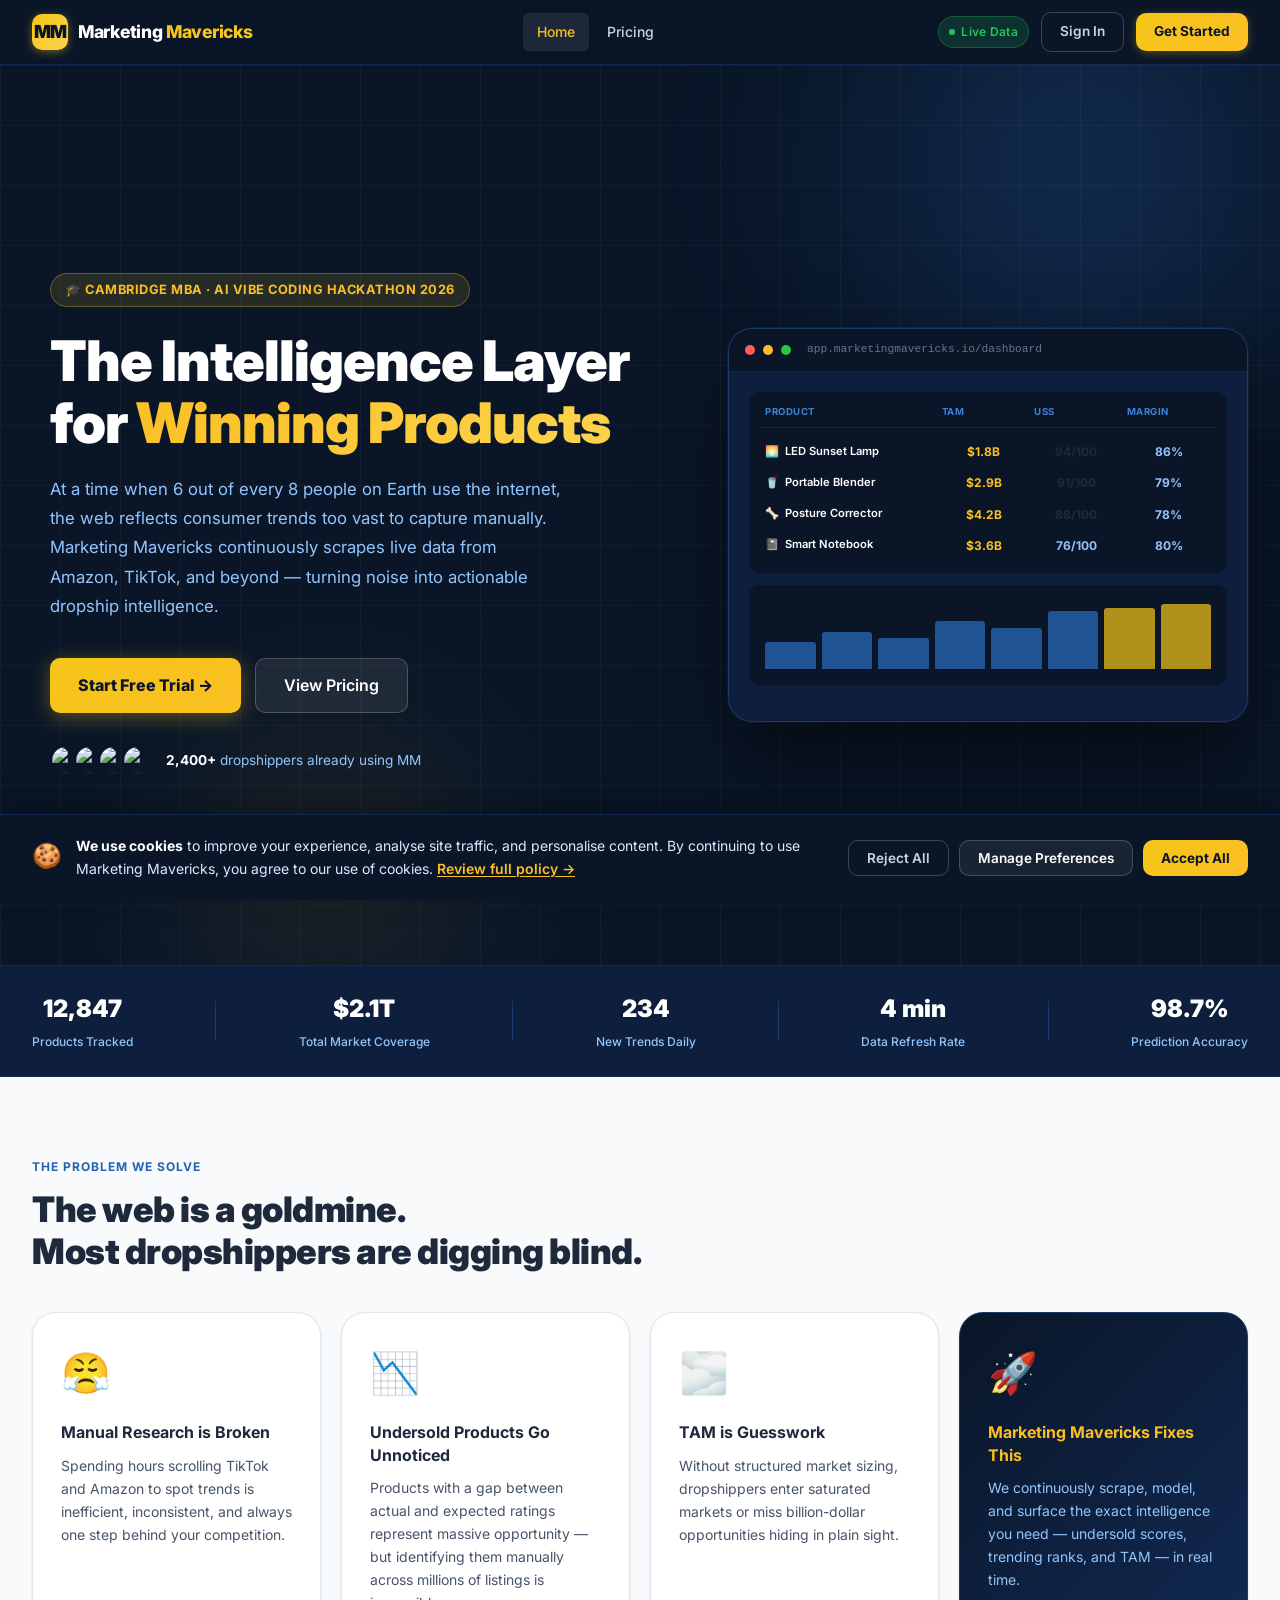
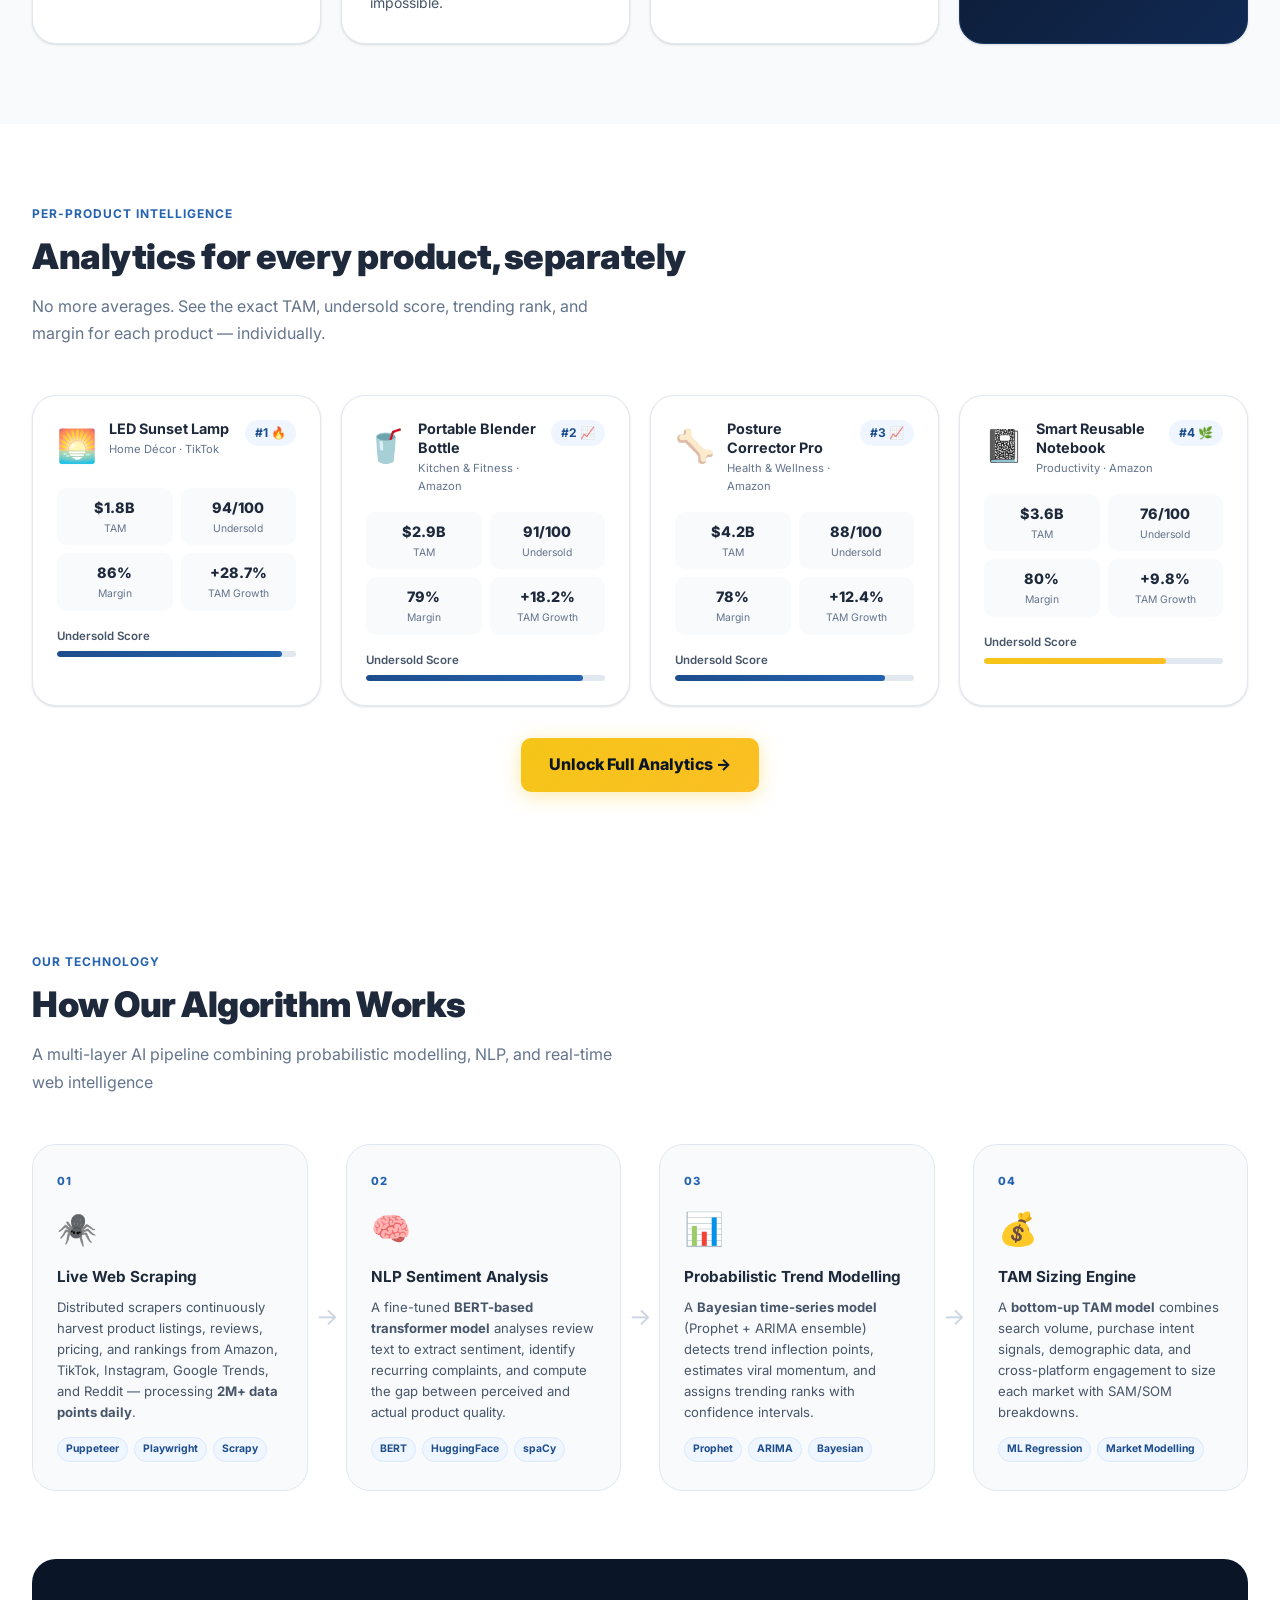
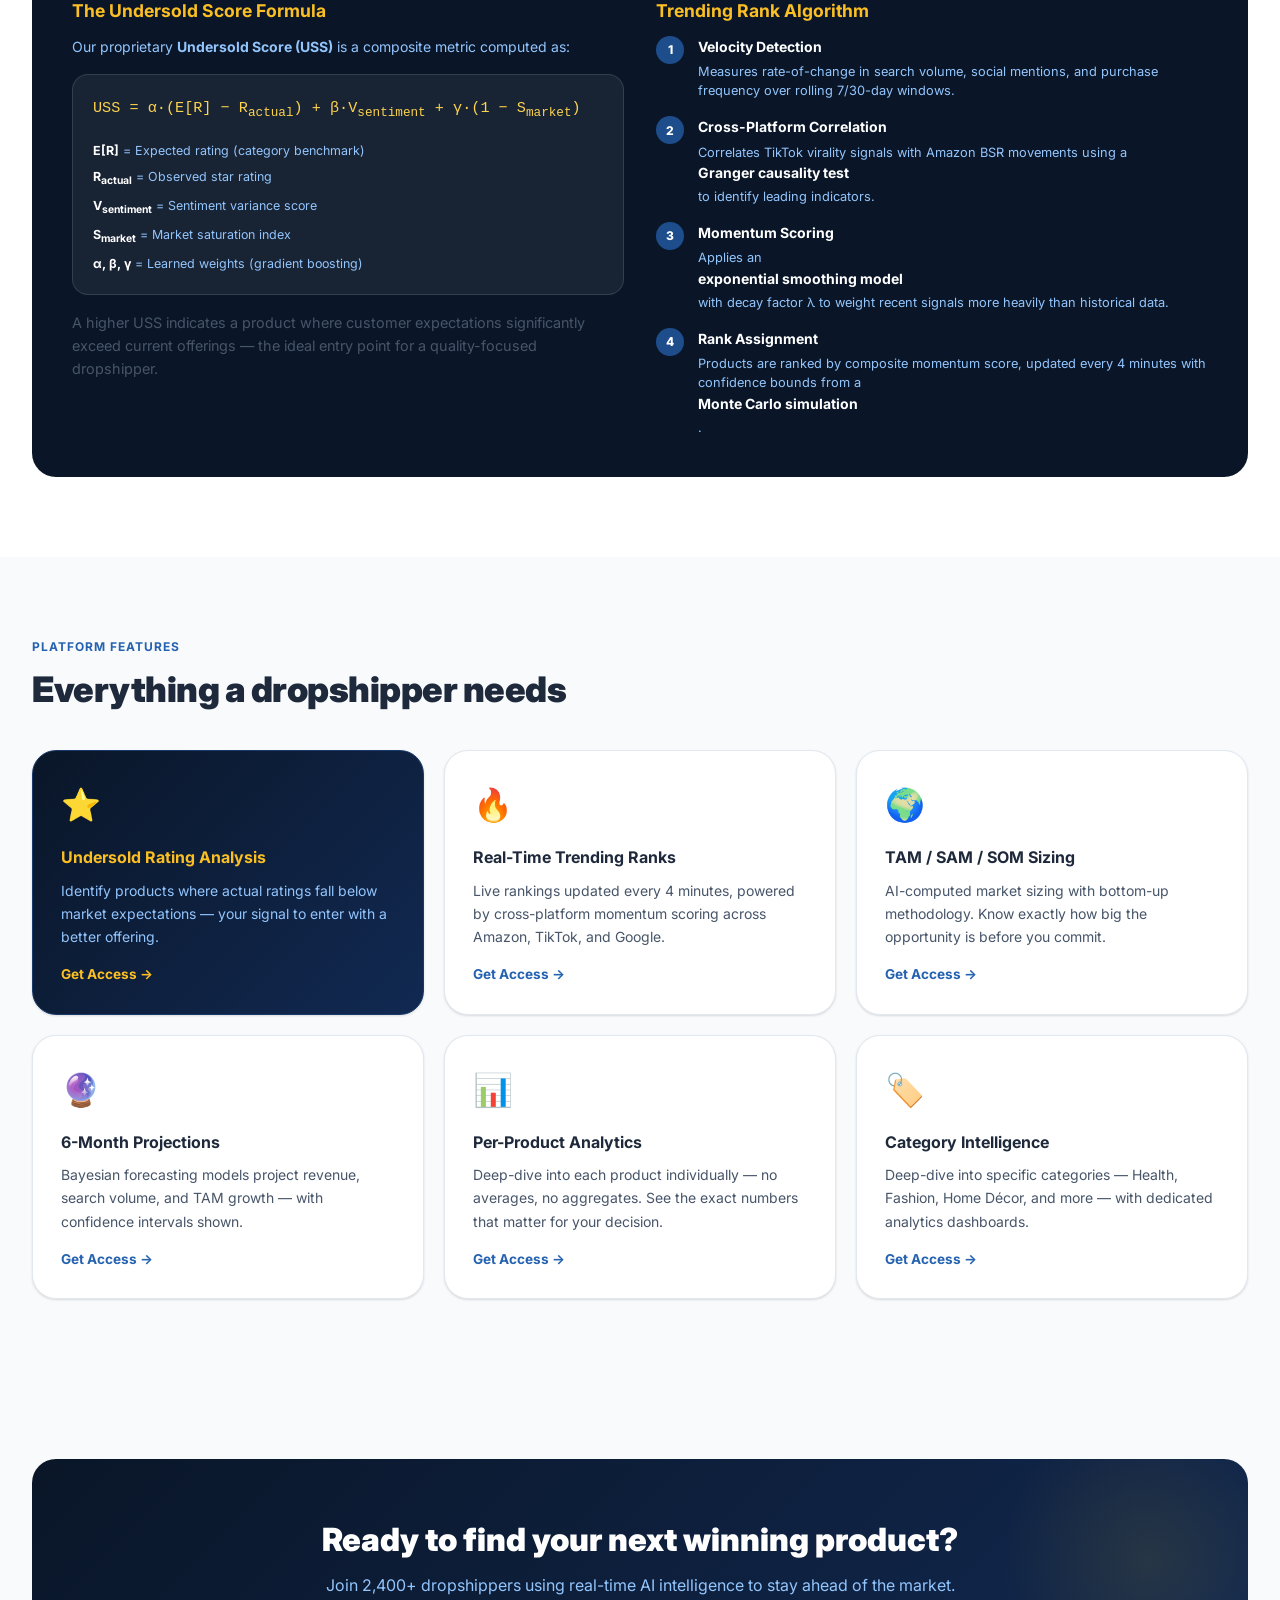
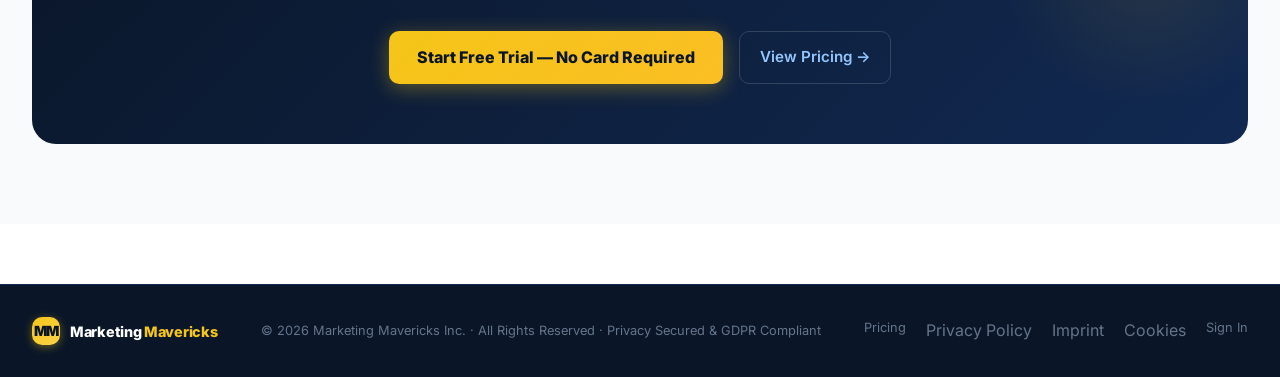
==== commit 0fa3fbc4: "UI: Streamlined charts, synchronized footers, added GDPR language" ====
--- a/index.html
+++ b/index.html
@@ -3,274 +3,444 @@
 <head>
   <meta charset="UTF-8" />
   <meta name="viewport" content="width=device-width, initial-scale=1.0" />
-  <title>Marketing Mavericks – Dropship Intelligence Platform</title>
-  <meta name="description" content="Real-time market intelligence for e-commerce dropshippers. Discover trending products, undersold ratings, and TAM analysis." />
+  <title>Marketing Mavericks – AI-Powered Dropship Intelligence</title>
   <link rel="preconnect" href="https://fonts.googleapis.com" />
   <link rel="preconnect" href="https://fonts.gstatic.com" crossorigin />
   <link href="https://fonts.googleapis.com/css2?family=Inter:wght@400;500;600;700;800;900&display=swap" rel="stylesheet" />
   <link rel="stylesheet" href="styles.css" />
-  <script src="https://cdn.jsdelivr.net/npm/chart.js@4.4.0/dist/chart.umd.min.js"></script>
+  <link rel="stylesheet" href="landing.css" />
 </head>
-<body>
-
-<!-- ============================================================
-     NAVIGATION
-     ============================================================ -->
+<body class="landing-body">
+
+<!-- ============================================================ NAVBAR ============================================================ -->
 <nav class="navbar">
   <div class="navbar-inner">
     <a href="index.html" class="navbar-brand">
       <div class="brand-logo">MM</div>
       <span class="brand-name">Marketing <span>Mavericks</span></span>
     </a>
-
     <nav class="navbar-nav">
-      <a href="landing.html" class="nav-link">Home</a>
+      <a href="index.html" class="nav-link active">Home</a>
       <a href="trends.html" class="nav-link nav-protected" style="display:none;">Market Trends</a>
-      <a href="index.html" class="nav-link nav-protected active">Dashboard</a>
+      <a href="dashboard.html" class="nav-link nav-protected" style="display:none;">Dashboard</a>
       <a href="pricing.html" class="nav-link">Pricing</a>
     </nav>
-
     <div class="navbar-actions">
-      <div class="live-badge">
-        <div class="live-dot"></div>
-        Live Data
-      </div>
+      <div class="live-badge"><div class="live-dot"></div>Live Data</div>
       <a href="signin.html" class="nav-btn-outline nav-public-only">Sign In</a>
       <a href="signup.html" class="nav-btn-primary nav-public-only">Get Started</a>
     </div>
   </div>
 </nav>
 
-<!-- ============================================================
-     HERO
-     ============================================================ -->
-<section class="page-hero">
-  <div class="hero-content">
-    <div class="hero-eyebrow">
-      🚀 AI-Powered Market Intelligence
-    </div>
-    <h1 class="hero-title">
-      Find Your Next<br /><span class="highlight">Winning Product</span>
+<!-- ============================================================ HERO ============================================================ -->
+<section class="landing-hero">
+  <div class="landing-hero-bg">
+    <div class="hero-orb hero-orb-1"></div>
+    <div class="hero-orb hero-orb-2"></div>
+    <div class="hero-grid"></div>
+  </div>
+  <div class="landing-hero-content">
+    <div class="hero-eyebrow">🎓 Cambridge MBA · AI Vibe Coding Hackathon 2026</div>
+    <h1 class="landing-hero-title">
+      The Intelligence Layer<br/>for <span class="gradient-text">Winning Products</span>
     </h1>
-    <p class="hero-subtitle">
-      Real-time intelligence scraped from Amazon, TikTok &amp; beyond. Discover undersold ratings, trending ranks, and total addressable markets — before your competition does.
+    <p class="landing-hero-subtitle">
+      At a time when 6 out of every 8 people on Earth use the internet, the web reflects consumer trends too vast to capture manually. Marketing Mavericks continuously scrapes live data from Amazon, TikTok, and beyond — turning noise into actionable dropship intelligence.
     </p>
-    <div class="hero-stats" id="heroStats">
-      <div class="hero-stat">
-        <span class="hero-stat-value" id="statTracked">12,847</span>
-        <span class="hero-stat-label">Products Tracked</span>
-      </div>
-      <div class="hero-stat">
-        <span class="hero-stat-value" id="statTrends">234</span>
-        <span class="hero-stat-label">New Trends Today</span>
-      </div>
-      <div class="hero-stat">
-        <span class="hero-stat-value" id="statGrowth">+17.3%</span>
-        <span class="hero-stat-label">Avg Market Growth</span>
-      </div>
-      <div class="hero-stat">
-        <span class="hero-stat-value">Live</span>
-        <span class="hero-stat-label" id="statFreshness">Updated 4 min ago</span>
-      </div>
-    </div>
-  </div>
-</section>
-
-<!-- ============================================================
-     SEARCH & FILTERS
-     ============================================================ -->
-<section class="search-section">
-  <div class="search-inner">
-    <div class="search-box">
-      <span class="search-icon">🔍</span>
-      <input
-        type="text"
-        class="search-input"
-        id="searchInput"
-        placeholder="Search products, categories, tags…"
-        autocomplete="off"
-      />
-      <span class="search-clear" id="searchClear">✕</span>
-    </div>
-
-    <div class="filter-group">
-      <span class="filter-label">Sort by</span>
-      <select class="filter-select" id="sortSelect">
-        <option value="trendingRank-asc">Trending Rank</option>
-        <option value="undersoldScore-desc">Undersold Score</option>
-        <option value="tam-desc">TAM (Largest)</option>
-        <option value="margin-desc">Margin %</option>
-        <option value="viralityScore-desc">Virality</option>
-        <option value="monthlyRevenue-desc">Monthly Revenue</option>
-      </select>
-    </div>
-
-    <div class="filter-group">
-      <span class="filter-label">Category</span>
-      <select class="filter-select" id="categoryFilter">
-        <option value="all">All Categories</option>
-        <option value="Health & Wellness">Health &amp; Wellness</option>
-        <option value="Home Décor">Home Décor</option>
-        <option value="Kitchen & Fitness">Kitchen &amp; Fitness</option>
-        <option value="Productivity">Productivity</option>
-      </select>
-    </div>
-
-    <div class="filter-group">
-      <span class="filter-label">Platform</span>
-      <select class="filter-select" id="platformFilter">
-        <option value="all">All Platforms</option>
-        <option value="Amazon">Amazon</option>
-        <option value="TikTok">TikTok</option>
-      </select>
-    </div>
-
-    <span class="results-count" id="resultsCount">
-      Showing <strong>4</strong> products
-    </span>
-  </div>
-</section>
-
-<!-- ============================================================
-     MAIN CONTENT
-     ============================================================ -->
-<main class="main-content">
-
-  <!-- Overview Stats -->
-  <div class="stats-grid stagger-children" id="overviewStats">
-    <div class="stat-card animate-fade-in-up">
-      <div class="stat-icon blue">📦</div>
-      <div class="stat-info">
-        <div class="stat-value">4</div>
-        <div class="stat-label">Products Analysed</div>
-      </div>
-      <span class="stat-change up">↑ Live</span>
-    </div>
-    <div class="stat-card animate-fade-in-up">
-      <div class="stat-icon yellow">⭐</div>
-      <div class="stat-info">
-        <div class="stat-value" id="avgUndersold">87</div>
-        <div class="stat-label">Avg Undersold Score</div>
-      </div>
-      <span class="stat-change up">↑ High</span>
-    </div>
-    <div class="stat-card animate-fade-in-up">
-      <div class="stat-icon green">💰</div>
-      <div class="stat-info">
-        <div class="stat-value" id="totalTAM">$12.5B</div>
-        <div class="stat-label">Combined TAM</div>
-      </div>
-      <span class="stat-change up">↑ 17.3%</span>
-    </div>
-    <div class="stat-card animate-fade-in-up">
-      <div class="stat-icon orange">🔥</div>
-      <div class="stat-info">
-        <div class="stat-value" id="avgMargin">81%</div>
-        <div class="stat-label">Avg Gross Margin</div>
-      </div>
-      <span class="stat-change up">↑ Strong</span>
-    </div>
-  </div>
-
-  <!-- Market Overview Chart -->
-  <div class="section-header">
-    <div>
-      <div class="section-title"><span class="icon">📈</span> Market Overview</div>
-      <div class="section-subtitle">Combined revenue trend across all tracked products</div>
-    </div>
-    <div class="chart-tabs" id="overviewChartTabs">
-      <button class="chart-tab active" data-chart="revenue">Revenue</button>
-      <button class="chart-tab" data-chart="search">Search Volume</button>
-      <button class="chart-tab" data-chart="tam">TAM Growth</button>
-    </div>
-  </div>
-
-  <div class="card" style="margin-bottom: 32px;">
-    <div class="card-body">
-      <div class="chart-container">
-        <canvas id="overviewChart"></canvas>
-      </div>
-    </div>
-  </div>
-
-  <!-- Products Section -->
-  <div class="section-header" id="trending">
-    <div>
-      <div class="section-title"><span class="icon">🔥</span> Trending Products</div>
-      <div class="section-subtitle">Ranked by real-time trend momentum</div>
-    </div>
-  </div>
-
-  <!-- Products Grid -->
-  <div class="products-grid stagger-children" id="productsGrid">
-    <!-- Populated by JS -->
-  </div>
-
-  <!-- Empty State -->
-  <div class="empty-state" id="emptyState" style="display:none;">
-    <div class="empty-state-icon">🔍</div>
-    <h3>No products found</h3>
-    <p>Try adjusting your search or filters to find what you're looking for.</p>
-  </div>
-
-  <!-- TAM Comparison Section -->
-  <div class="section-header" id="tam" style="margin-top: 16px;">
-    <div>
-      <div class="section-title"><span class="icon">🌍</span> TAM Comparison</div>
-      <div class="section-subtitle">Total Addressable Market by product category</div>
-    </div>
-  </div>
-
-  <div class="card" style="margin-bottom: 32px;">
-    <div class="card-body">
-      <div class="chart-container" style="height: 280px;">
-        <canvas id="tamChart"></canvas>
-      </div>
-    </div>
-  </div>
-
-  <!-- Undersold Ratings Section -->
-  <div class="section-header" id="undersold">
-    <div>
-      <div class="section-title"><span class="icon">⭐</span> Undersold Ratings Analysis</div>
-      <div class="section-subtitle">Products where actual ratings fall below market expectations</div>
-    </div>
-  </div>
-
-  <div class="card" style="margin-bottom: 32px;">
-    <div class="card-body">
-      <div class="chart-container" style="height: 280px;">
-        <canvas id="undersoldChart"></canvas>
-      </div>
-    </div>
-  </div>
-
-</main>
-
-<!-- ============================================================
-     FOOTER
-     ============================================================ -->
+    <div class="hero-cta-group">
+      <a href="signup.html" class="cta-btn-primary">Start Free Trial →</a>
+      <a href="pricing.html" class="cta-btn-secondary">View Pricing</a>
+    </div>
+    <div class="hero-social-proof">
+      <div class="proof-avatars">
+        <img src="https://i.pravatar.cc/32?img=1" alt="user" />
+        <img src="https://i.pravatar.cc/32?img=2" alt="user" />
+        <img src="https://i.pravatar.cc/32?img=3" alt="user" />
+        <img src="https://i.pravatar.cc/32?img=4" alt="user" />
+      </div>
+      <span class="proof-text"><strong>2,400+</strong> dropshippers already using MM</span>
+    </div>
+  </div>
+  <div class="landing-hero-visual">
+    <div class="dashboard-mockup">
+      <div class="mockup-bar">
+        <span class="mockup-dot red"></span>
+        <span class="mockup-dot yellow"></span>
+        <span class="mockup-dot green"></span>
+        <span class="mockup-url">app.marketingmavericks.io/dashboard</span>
+      </div>
+      <div class="mockup-content">
+        <!-- Per-product analytics instead of averages -->
+        <div class="mockup-product-analytics">
+          <div class="mockup-product-row-header">
+            <span style="font-size:0.6rem;color:var(--blue-300);font-weight:700;text-transform:uppercase;letter-spacing:0.5px;">Product</span>
+            <span style="font-size:0.6rem;color:var(--blue-300);font-weight:700;text-transform:uppercase;letter-spacing:0.5px;">TAM</span>
+            <span style="font-size:0.6rem;color:var(--blue-300);font-weight:700;text-transform:uppercase;letter-spacing:0.5px;">USS</span>
+            <span style="font-size:0.6rem;color:var(--blue-300);font-weight:700;text-transform:uppercase;letter-spacing:0.5px;">Margin</span>
+          </div>
+          <div class="mockup-product-analytics-row">
+            <div class="mpa-product"><span>🌅</span><span class="mpa-name">LED Sunset Lamp</span></div>
+            <span class="mpa-val yellow">$1.8B</span>
+            <span class="mpa-val green">94/100</span>
+            <span class="mpa-val">86%</span>
+          </div>
+          <div class="mockup-product-analytics-row">
+            <div class="mpa-product"><span>🥤</span><span class="mpa-name">Portable Blender</span></div>
+            <span class="mpa-val yellow">$2.9B</span>
+            <span class="mpa-val green">91/100</span>
+            <span class="mpa-val">79%</span>
+          </div>
+          <div class="mockup-product-analytics-row">
+            <div class="mpa-product"><span>🦴</span><span class="mpa-name">Posture Corrector</span></div>
+            <span class="mpa-val yellow">$4.2B</span>
+            <span class="mpa-val green">88/100</span>
+            <span class="mpa-val">78%</span>
+          </div>
+          <div class="mockup-product-analytics-row">
+            <div class="mpa-product"><span>📓</span><span class="mpa-name">Smart Notebook</span></div>
+            <span class="mpa-val yellow">$3.6B</span>
+            <span class="mpa-val">76/100</span>
+            <span class="mpa-val">80%</span>
+          </div>
+        </div>
+        <div class="mockup-chart-area" style="margin-top:12px;">
+          <div class="mockup-chart-line" style="height:40%"></div>
+          <div class="mockup-chart-line" style="height:55%"></div>
+          <div class="mockup-chart-line" style="height:45%"></div>
+          <div class="mockup-chart-line" style="height:70%"></div>
+          <div class="mockup-chart-line" style="height:60%"></div>
+          <div class="mockup-chart-line" style="height:85%"></div>
+          <div class="mockup-chart-line projected" style="height:90%"></div>
+          <div class="mockup-chart-line projected" style="height:95%"></div>
+        </div>
+      </div>
+    </div>
+  </div>
+</section>
+
+<!-- ============================================================ STATS BAND ============================================================ -->
+<section class="stats-band">
+  <div class="stats-band-inner">
+    <div class="band-stat"><span class="band-val">12,847</span><span class="band-lbl">Products Tracked</span></div>
+    <div class="band-divider"></div>
+    <div class="band-stat"><span class="band-val">$2.1T</span><span class="band-lbl">Total Market Coverage</span></div>
+    <div class="band-divider"></div>
+    <div class="band-stat"><span class="band-val">234</span><span class="band-lbl">New Trends Daily</span></div>
+    <div class="band-divider"></div>
+    <div class="band-stat"><span class="band-val">4 min</span><span class="band-lbl">Data Refresh Rate</span></div>
+    <div class="band-divider"></div>
+    <div class="band-stat"><span class="band-val">98.7%</span><span class="band-lbl">Prediction Accuracy</span></div>
+  </div>
+</section>
+
+<!-- ============================================================ ABOUT / PROBLEM ============================================================ -->
+<section class="section-about">
+  <div class="section-container">
+    <div class="section-label">The Problem We Solve</div>
+    <h2 class="section-heading">The web is a goldmine.<br/>Most dropshippers are digging blind.</h2>
+    <div class="about-grid">
+      <div class="about-card problem">
+        <div class="about-icon">😤</div>
+        <h3>Manual Research is Broken</h3>
+        <p>Spending hours scrolling TikTok and Amazon to spot trends is inefficient, inconsistent, and always one step behind your competition.</p>
+      </div>
+      <div class="about-card problem">
+        <div class="about-icon">📉</div>
+        <h3>Undersold Products Go Unnoticed</h3>
+        <p>Products with a gap between actual and expected ratings represent massive opportunity — but identifying them manually across millions of listings is impossible.</p>
+      </div>
+      <div class="about-card problem">
+        <div class="about-icon">🌫️</div>
+        <h3>TAM is Guesswork</h3>
+        <p>Without structured market sizing, dropshippers enter saturated markets or miss billion-dollar opportunities hiding in plain sight.</p>
+      </div>
+      <div class="about-card solution">
+        <div class="about-icon">🚀</div>
+        <h3>Marketing Mavericks Fixes This</h3>
+        <p>We continuously scrape, model, and surface the exact intelligence you need — undersold scores, trending ranks, and TAM — in real time.</p>
+      </div>
+    </div>
+  </div>
+</section>
+
+<!-- ============================================================ PRODUCT ANALYTICS PREVIEW ============================================================ -->
+<section class="section-product-analytics">
+  <div class="section-container">
+    <div class="section-label">Per-Product Intelligence</div>
+    <h2 class="section-heading">Analytics for every product, separately</h2>
+    <p class="section-subheading">No more averages. See the exact TAM, undersold score, trending rank, and margin for each product — individually.</p>
+    <div class="product-analytics-grid">
+      <div class="product-analytics-card">
+        <div class="pac-header">
+          <span class="pac-emoji">🌅</span>
+          <div>
+            <div class="pac-name">LED Sunset Lamp</div>
+            <div class="pac-category">Home Décor · TikTok</div>
+          </div>
+          <span class="pac-rank">#1 🔥</span>
+        </div>
+        <div class="pac-metrics">
+          <div class="pac-metric"><span class="pac-metric-val yellow">$1.8B</span><span class="pac-metric-lbl">TAM</span></div>
+          <div class="pac-metric"><span class="pac-metric-val green">94/100</span><span class="pac-metric-lbl">Undersold</span></div>
+          <div class="pac-metric"><span class="pac-metric-val">86%</span><span class="pac-metric-lbl">Margin</span></div>
+          <div class="pac-metric"><span class="pac-metric-val">+28.7%</span><span class="pac-metric-lbl">TAM Growth</span></div>
+        </div>
+        <div class="pac-bar-row">
+          <span class="pac-bar-label">Undersold Score</span>
+          <div class="pac-bar"><div class="pac-bar-fill high" style="width:94%"></div></div>
+        </div>
+      </div>
+      <div class="product-analytics-card">
+        <div class="pac-header">
+          <span class="pac-emoji">🥤</span>
+          <div>
+            <div class="pac-name">Portable Blender Bottle</div>
+            <div class="pac-category">Kitchen & Fitness · Amazon</div>
+          </div>
+          <span class="pac-rank">#2 📈</span>
+        </div>
+        <div class="pac-metrics">
+          <div class="pac-metric"><span class="pac-metric-val yellow">$2.9B</span><span class="pac-metric-lbl">TAM</span></div>
+          <div class="pac-metric"><span class="pac-metric-val green">91/100</span><span class="pac-metric-lbl">Undersold</span></div>
+          <div class="pac-metric"><span class="pac-metric-val">79%</span><span class="pac-metric-lbl">Margin</span></div>
+          <div class="pac-metric"><span class="pac-metric-val">+18.2%</span><span class="pac-metric-lbl">TAM Growth</span></div>
+        </div>
+        <div class="pac-bar-row">
+          <span class="pac-bar-label">Undersold Score</span>
+          <div class="pac-bar"><div class="pac-bar-fill high" style="width:91%"></div></div>
+        </div>
+      </div>
+      <div class="product-analytics-card">
+        <div class="pac-header">
+          <span class="pac-emoji">🦴</span>
+          <div>
+            <div class="pac-name">Posture Corrector Pro</div>
+            <div class="pac-category">Health & Wellness · Amazon</div>
+          </div>
+          <span class="pac-rank">#3 📈</span>
+        </div>
+        <div class="pac-metrics">
+          <div class="pac-metric"><span class="pac-metric-val yellow">$4.2B</span><span class="pac-metric-lbl">TAM</span></div>
+          <div class="pac-metric"><span class="pac-metric-val green">88/100</span><span class="pac-metric-lbl">Undersold</span></div>
+          <div class="pac-metric"><span class="pac-metric-val">78%</span><span class="pac-metric-lbl">Margin</span></div>
+          <div class="pac-metric"><span class="pac-metric-val">+12.4%</span><span class="pac-metric-lbl">TAM Growth</span></div>
+        </div>
+        <div class="pac-bar-row">
+          <span class="pac-bar-label">Undersold Score</span>
+          <div class="pac-bar"><div class="pac-bar-fill high" style="width:88%"></div></div>
+        </div>
+      </div>
+      <div class="product-analytics-card">
+        <div class="pac-header">
+          <span class="pac-emoji">📓</span>
+          <div>
+            <div class="pac-name">Smart Reusable Notebook</div>
+            <div class="pac-category">Productivity · Amazon</div>
+          </div>
+          <span class="pac-rank">#4 🌿</span>
+        </div>
+        <div class="pac-metrics">
+          <div class="pac-metric"><span class="pac-metric-val yellow">$3.6B</span><span class="pac-metric-lbl">TAM</span></div>
+          <div class="pac-metric"><span class="pac-metric-val">76/100</span><span class="pac-metric-lbl">Undersold</span></div>
+          <div class="pac-metric"><span class="pac-metric-val">80%</span><span class="pac-metric-lbl">Margin</span></div>
+          <div class="pac-metric"><span class="pac-metric-val">+9.8%</span><span class="pac-metric-lbl">TAM Growth</span></div>
+        </div>
+        <div class="pac-bar-row">
+          <span class="pac-bar-label">Undersold Score</span>
+          <div class="pac-bar"><div class="pac-bar-fill medium" style="width:76%"></div></div>
+        </div>
+      </div>
+    </div>
+    <div style="text-align:center;margin-top:32px;">
+      <a href="signup.html" class="cta-btn-primary">Unlock Full Analytics →</a>
+    </div>
+  </div>
+</section>
+
+<!-- ============================================================ HOW IT WORKS ============================================================ -->
+<section class="section-how">
+  <div class="section-container">
+    <div class="section-label">Our Technology</div>
+    <h2 class="section-heading">How Our Algorithm Works</h2>
+    <p class="section-subheading">A multi-layer AI pipeline combining probabilistic modelling, NLP, and real-time web intelligence</p>
+
+    <div class="pipeline-steps">
+      <div class="pipeline-step">
+        <div class="step-number">01</div>
+        <div class="step-icon">🕷️</div>
+        <h3>Live Web Scraping</h3>
+        <p>Distributed scrapers continuously harvest product listings, reviews, pricing, and rankings from Amazon, TikTok, Instagram, Google Trends, and Reddit — processing <strong>2M+ data points daily</strong>.</p>
+        <div class="step-tech-tags">
+          <span>Puppeteer</span><span>Playwright</span><span>Scrapy</span>
+        </div>
+      </div>
+      <div class="pipeline-arrow">→</div>
+      <div class="pipeline-step">
+        <div class="step-number">02</div>
+        <div class="step-icon">🧠</div>
+        <h3>NLP Sentiment Analysis</h3>
+        <p>A fine-tuned <strong>BERT-based transformer model</strong> analyses review text to extract sentiment, identify recurring complaints, and compute the gap between perceived and actual product quality.</p>
+        <div class="step-tech-tags">
+          <span>BERT</span><span>HuggingFace</span><span>spaCy</span>
+        </div>
+      </div>
+      <div class="pipeline-arrow">→</div>
+      <div class="pipeline-step">
+        <div class="step-number">03</div>
+        <div class="step-icon">📊</div>
+        <h3>Probabilistic Trend Modelling</h3>
+        <p>A <strong>Bayesian time-series model</strong> (Prophet + ARIMA ensemble) detects trend inflection points, estimates viral momentum, and assigns trending ranks with confidence intervals.</p>
+        <div class="step-tech-tags">
+          <span>Prophet</span><span>ARIMA</span><span>Bayesian</span>
+        </div>
+      </div>
+      <div class="pipeline-arrow">→</div>
+      <div class="pipeline-step">
+        <div class="step-number">04</div>
+        <div class="step-icon">💰</div>
+        <h3>TAM Sizing Engine</h3>
+        <p>A <strong>bottom-up TAM model</strong> combines search volume, purchase intent signals, demographic data, and cross-platform engagement to size each market with SAM/SOM breakdowns.</p>
+        <div class="step-tech-tags">
+          <span>ML Regression</span><span>Market Modelling</span>
+        </div>
+      </div>
+    </div>
+
+    <!-- Algorithm Deep Dive -->
+    <div class="algo-deep-dive">
+      <div class="algo-left">
+        <h3>The Undersold Score Formula</h3>
+        <p>Our proprietary <strong>Undersold Score (USS)</strong> is a composite metric computed as:</p>
+        <div class="formula-box">
+          <div class="formula">USS = α·(E[R] − R<sub>actual</sub>) + β·V<sub>sentiment</sub> + γ·(1 − S<sub>market</sub>)</div>
+          <div class="formula-legend">
+            <span><strong>E[R]</strong> = Expected rating (category benchmark)</span>
+            <span><strong>R<sub>actual</sub></strong> = Observed star rating</span>
+            <span><strong>V<sub>sentiment</sub></strong> = Sentiment variance score</span>
+            <span><strong>S<sub>market</sub></strong> = Market saturation index</span>
+            <span><strong>α, β, γ</strong> = Learned weights (gradient boosting)</span>
+          </div>
+        </div>
+        <p style="margin-top:16px;font-size:0.9rem;color:var(--gray-600);">A higher USS indicates a product where customer expectations significantly exceed current offerings — the ideal entry point for a quality-focused dropshipper.</p>
+      </div>
+      <div class="algo-right">
+        <h3>Trending Rank Algorithm</h3>
+        <div class="algo-steps">
+          <div class="algo-step-item">
+            <div class="algo-step-num">1</div>
+            <div>
+              <strong>Velocity Detection</strong>
+              <p>Measures rate-of-change in search volume, social mentions, and purchase frequency over rolling 7/30-day windows.</p>
+            </div>
+          </div>
+          <div class="algo-step-item">
+            <div class="algo-step-num">2</div>
+            <div>
+              <strong>Cross-Platform Correlation</strong>
+              <p>Correlates TikTok virality signals with Amazon BSR movements using a <strong>Granger causality test</strong> to identify leading indicators.</p>
+            </div>
+          </div>
+          <div class="algo-step-item">
+            <div class="algo-step-num">3</div>
+            <div>
+              <strong>Momentum Scoring</strong>
+              <p>Applies an <strong>exponential smoothing model</strong> with decay factor λ to weight recent signals more heavily than historical data.</p>
+            </div>
+          </div>
+          <div class="algo-step-item">
+            <div class="algo-step-num">4</div>
+            <div>
+              <strong>Rank Assignment</strong>
+              <p>Products are ranked by composite momentum score, updated every 4 minutes with confidence bounds from a <strong>Monte Carlo simulation</strong>.</p>
+            </div>
+          </div>
+        </div>
+      </div>
+    </div>
+  </div>
+</section>
+
+<!-- ============================================================ FEATURES ============================================================ -->
+<section class="section-features">
+  <div class="section-container">
+    <div class="section-label">Platform Features</div>
+    <h2 class="section-heading">Everything a dropshipper needs</h2>
+    <div class="features-grid">
+      <div class="feature-card featured">
+        <div class="feature-icon">⭐</div>
+        <h3>Undersold Rating Analysis</h3>
+        <p>Identify products where actual ratings fall below market expectations — your signal to enter with a better offering.</p>
+        <a href="signup.html" class="feature-link">Get Access →</a>
+      </div>
+      <div class="feature-card">
+        <div class="feature-icon">🔥</div>
+        <h3>Real-Time Trending Ranks</h3>
+        <p>Live rankings updated every 4 minutes, powered by cross-platform momentum scoring across Amazon, TikTok, and Google.</p>
+        <a href="signup.html" class="feature-link">Get Access →</a>
+      </div>
+      <div class="feature-card">
+        <div class="feature-icon">🌍</div>
+        <h3>TAM / SAM / SOM Sizing</h3>
+        <p>AI-computed market sizing with bottom-up methodology. Know exactly how big the opportunity is before you commit.</p>
+        <a href="signup.html" class="feature-link">Get Access →</a>
+      </div>
+      <div class="feature-card">
+        <div class="feature-icon">🔮</div>
+        <h3>6-Month Projections</h3>
+        <p>Bayesian forecasting models project revenue, search volume, and TAM growth — with confidence intervals shown.</p>
+        <a href="signup.html" class="feature-link">Get Access →</a>
+      </div>
+      <div class="feature-card">
+        <div class="feature-icon">📊</div>
+        <h3>Per-Product Analytics</h3>
+        <p>Deep-dive into each product individually — no averages, no aggregates. See the exact numbers that matter for your decision.</p>
+        <a href="signup.html" class="feature-link">Get Access →</a>
+      </div>
+      <div class="feature-card">
+        <div class="feature-icon">🏷️</div>
+        <h3>Category Intelligence</h3>
+        <p>Deep-dive into specific categories — Health, Fashion, Home Décor, and more — with dedicated analytics dashboards.</p>
+        <a href="signup.html" class="feature-link">Get Access →</a>
+      </div>
+    </div>
+  </div>
+</section>
+
+<!-- ============================================================ CTA ============================================================ -->
+<section class="section-cta">
+  <div class="section-container">
+    <div class="cta-box">
+      <div class="cta-box-content">
+        <h2>Ready to find your next winning product?</h2>
+        <p>Join 2,400+ dropshippers using real-time AI intelligence to stay ahead of the market.</p>
+        <div class="cta-box-actions">
+          <a href="signup.html" class="cta-btn-primary">Start Free Trial — No Card Required</a>
+          <a href="pricing.html" class="cta-btn-ghost">View Pricing →</a>
+        </div>
+      </div>
+    </div>
+  </div>
+</section>
+
+<!-- ============================================================ FOOTER ============================================================ -->
 <footer class="footer">
   <div class="footer-inner">
     <div class="footer-brand">
       <div class="brand-logo" style="width:28px;height:28px;font-size:14px;">MM</div>
       <span class="brand-name" style="font-size:0.9rem;">Marketing <span>Mavericks</span></span>
     </div>
-    <span class="footer-text">© 2026 Marketing Mavericks · Cambridge MBA Hackathon · AI-Powered Dropship Intelligence</span>
+    <span class="footer-text">© 2026 Marketing Mavericks Inc. · All Rights Reserved · Privacy Secured & GDPR Compliant</span>
     <div class="footer-links">
+      <a href="pricing.html" class="footer-link">Pricing</a>
       <button class="footer-link" onclick="openPrivacyModal()" style="background:none;border:none;cursor:pointer;font:inherit;">Privacy Policy</button>
-      <button class="footer-link" onclick="openPrivacyModal()" style="background:none;border:none;cursor:pointer;font:inherit;">Imprint</button>
-      <button class="footer-link" onclick="openPrivacyModal()" style="background:none;border:none;cursor:pointer;font:inherit;">Cookies</button>
+      <button class="footer-link" onclick="openPrivacyModal();setTimeout(function(){switchPrivacyTab(document.querySelector('.privacy-tab:nth-child(3)','imprint'))},100)" style="background:none;border:none;cursor:pointer;font:inherit;">Imprint</button>
+      <button class="footer-link" onclick="openPrivacyModal();setTimeout(function(){switchPrivacyTab(document.querySelector('.privacy-tab:nth-child(2)','cookies'))},100)" style="background:none;border:none;cursor:pointer;font:inherit;">Cookies</button>
+      <a href="signin.html" class="footer-link">Sign In</a>
     </div>
   </div>
 </footer>
 
-<!-- Toast Container -->
-<div class="toast-container" id="toastContainer"></div>
-
-<!-- Scripts -->
-<script src="database.js"></script>
 <script src="auth.js"></script>
-<script src="app.js"></script>
 </body>
 </html>
--- a/landing.css
+++ b/landing.css
@@ -0,0 +1,2261 @@
+/* ============================================================
+   Marketing Mavericks – Landing Page & Shared Page Styles
+   ============================================================ */
+
+/* ---- Shared Nav Buttons ---- */
+.nav-btn-outline {
+  font-size: 0.85rem;
+  font-weight: 600;
+  color: var(--gray-300);
+  border: 1.5px solid rgba(255,255,255,0.2);
+  padding: 8px 18px;
+  border-radius: var(--radius-md);
+  transition: all var(--transition);
+}
+.nav-btn-outline:hover { color: var(--white); border-color: rgba(255,255,255,0.5); background: rgba(255,255,255,0.06); }
+
+.nav-btn-primary {
+  font-size: 0.85rem;
+  font-weight: 700;
+  color: var(--blue-900);
+  background: linear-gradient(135deg, var(--yellow-500), var(--yellow-400));
+  padding: 8px 18px;
+  border-radius: var(--radius-md);
+  transition: all var(--transition);
+  box-shadow: 0 2px 8px rgba(245,197,24,0.3);
+}
+.nav-btn-primary:hover { transform: translateY(-1px); box-shadow: 0 4px 16px rgba(245,197,24,0.4); }
+
+/* ---- Landing Body ---- */
+.landing-body { background: var(--white); }
+
+/* ============================================================
+   HERO
+   ============================================================ */
+.landing-hero {
+  background: var(--blue-900);
+  min-height: 100vh;
+  display: flex;
+  align-items: center;
+  position: relative;
+  overflow: hidden;
+  padding: 100px 32px 80px;
+  gap: 60px;
+  max-width: 100%;
+}
+
+.landing-hero-bg {
+  position: absolute;
+  inset: 0;
+  pointer-events: none;
+}
+
+.hero-orb {
+  position: absolute;
+  border-radius: 50%;
+  filter: blur(80px);
+}
+.hero-orb-1 {
+  width: 600px; height: 600px;
+  background: radial-gradient(circle, rgba(37,99,176,0.35) 0%, transparent 70%);
+  top: -200px; right: -100px;
+}
+.hero-orb-2 {
+  width: 400px; height: 400px;
+  background: radial-gradient(circle, rgba(245,197,24,0.12) 0%, transparent 70%);
+  bottom: -100px; left: 10%;
+}
+
+.hero-grid {
+  position: absolute;
+  inset: 0;
+  background-image:
+    linear-gradient(rgba(255,255,255,0.03) 1px, transparent 1px),
+    linear-gradient(90deg, rgba(255,255,255,0.03) 1px, transparent 1px);
+  background-size: 60px 60px;
+}
+
+.landing-hero-content {
+  flex: 1;
+  max-width: 600px;
+  position: relative;
+  z-index: 2;
+  margin: 0 auto;
+}
+
+.hero-eyebrow {
+  display: inline-flex;
+  align-items: center;
+  gap: 8px;
+  background: rgba(245,197,24,0.12);
+  border: 1px solid rgba(245,197,24,0.3);
+  color: var(--yellow-400);
+  font-size: 0.8rem;
+  font-weight: 700;
+  padding: 6px 14px;
+  border-radius: var(--radius-full);
+  letter-spacing: 0.5px;
+  margin-bottom: 24px;
+}
+
+.landing-hero-title {
+  font-size: 3.5rem;
+  font-weight: 900;
+  color: var(--white);
+  line-height: 1.1;
+  letter-spacing: -1px;
+  margin-bottom: 20px;
+}
+
+.gradient-text {
+  background: linear-gradient(135deg, var(--yellow-400), var(--yellow-300));
+  -webkit-background-clip: text;
+  -webkit-text-fill-color: transparent;
+  background-clip: text;
+}
+
+.landing-hero-subtitle {
+  font-size: 1.05rem;
+  color: var(--blue-200);
+  line-height: 1.75;
+  margin-bottom: 36px;
+  max-width: 520px;
+}
+
+.hero-cta-group {
+  display: flex;
+  gap: 14px;
+  margin-bottom: 32px;
+  flex-wrap: wrap;
+}
+
+.cta-btn-primary {
+  background: linear-gradient(135deg, var(--yellow-500), var(--yellow-400));
+  color: var(--blue-900);
+  font-size: 1rem;
+  font-weight: 800;
+  padding: 14px 28px;
+  border-radius: var(--radius-md);
+  transition: all var(--transition);
+  box-shadow: 0 4px 20px rgba(245,197,24,0.35);
+  display: inline-flex;
+  align-items: center;
+  gap: 8px;
+}
+.cta-btn-primary:hover { transform: translateY(-2px); box-shadow: 0 8px 30px rgba(245,197,24,0.45); }
+
+.cta-btn-secondary {
+  background: rgba(255,255,255,0.08);
+  color: var(--white);
+  font-size: 1rem;
+  font-weight: 600;
+  padding: 14px 28px;
+  border-radius: var(--radius-md);
+  border: 1.5px solid rgba(255,255,255,0.2);
+  transition: all var(--transition);
+  display: inline-flex;
+  align-items: center;
+  gap: 8px;
+}
+.cta-btn-secondary:hover { background: rgba(255,255,255,0.14); border-color: rgba(255,255,255,0.4); }
+
+.cta-btn-ghost {
+  color: var(--blue-200);
+  font-size: 0.95rem;
+  font-weight: 600;
+  padding: 12px 20px;
+  border-radius: var(--radius-md);
+  border: 1.5px solid rgba(255,255,255,0.15);
+  transition: all var(--transition);
+  display: inline-flex;
+  align-items: center;
+}
+.cta-btn-ghost:hover { color: var(--white); border-color: rgba(255,255,255,0.35); }
+
+.hero-social-proof {
+  display: flex;
+  align-items: center;
+  gap: 12px;
+}
+
+.proof-avatars {
+  display: flex;
+}
+.proof-avatars img {
+  width: 32px;
+  height: 32px;
+  border-radius: 50%;
+  border: 2px solid var(--blue-900);
+  margin-left: -8px;
+  object-fit: cover;
+}
+.proof-avatars img:first-child { margin-left: 0; }
+
+.proof-text {
+  font-size: 0.85rem;
+  color: var(--blue-200);
+}
+.proof-text strong { color: var(--white); }
+
+/* ---- Dashboard Mockup ---- */
+.landing-hero-visual {
+  flex: 1;
+  max-width: 520px;
+  position: relative;
+  z-index: 2;
+}
+
+.dashboard-mockup {
+  background: var(--blue-800);
+  border: 1px solid var(--blue-600);
+  border-radius: var(--radius-xl);
+  overflow: hidden;
+  box-shadow: 0 40px 80px rgba(0,0,0,0.5), 0 0 0 1px rgba(255,255,255,0.05);
+  animation: float 6s ease-in-out infinite;
+}
+
+@keyframes float {
+  0%, 100% { transform: translateY(0px); }
+  50% { transform: translateY(-12px); }
+}
+
+.mockup-bar {
+  background: var(--blue-900);
+  padding: 12px 16px;
+  display: flex;
+  align-items: center;
+  gap: 8px;
+  border-bottom: 1px solid var(--blue-700);
+}
+.mockup-dot { width: 10px; height: 10px; border-radius: 50%; }
+.mockup-dot.red { background: #ff5f57; }
+.mockup-dot.yellow { background: #febc2e; }
+.mockup-dot.green { background: #28c840; }
+.mockup-url {
+  font-size: 0.7rem;
+  color: var(--gray-500);
+  margin-left: 8px;
+  font-family: var(--font-mono);
+}
+
+.mockup-content { padding: 20px; }
+
+.mockup-stat-row {
+  display: grid;
+  grid-template-columns: repeat(3, 1fr);
+  gap: 10px;
+  margin-bottom: 16px;
+}
+.mockup-stat {
+  background: var(--blue-700);
+  border-radius: var(--radius-md);
+  padding: 12px;
+  text-align: center;
+}
+.ms-val { font-size: 1.1rem; font-weight: 800; color: var(--yellow-400); }
+.ms-lbl { font-size: 0.6rem; color: var(--blue-200); margin-top: 2px; }
+
+.mockup-chart-area {
+  background: var(--blue-900);
+  border-radius: var(--radius-md);
+  padding: 16px;
+  display: flex;
+  align-items: flex-end;
+  gap: 6px;
+  height: 100px;
+  margin-bottom: 16px;
+}
+.mockup-chart-line {
+  flex: 1;
+  background: var(--blue-400);
+  border-radius: 3px 3px 0 0;
+  opacity: 0.8;
+  transition: height 0.5s ease;
+}
+.mockup-chart-line.projected {
+  background: var(--yellow-500);
+  opacity: 0.7;
+}
+
+.mockup-product-row {
+  display: flex;
+  flex-direction: column;
+  gap: 8px;
+}
+.mockup-product {
+  display: flex;
+  align-items: center;
+  gap: 10px;
+  background: var(--blue-700);
+  border-radius: var(--radius-md);
+  padding: 10px 12px;
+  font-size: 1.2rem;
+}
+.mp-name { font-size: 0.8rem; font-weight: 600; color: var(--white); }
+.mp-rank { font-size: 0.65rem; color: var(--green-500); font-weight: 600; }
+
+/* ============================================================
+   STATS BAND
+   ============================================================ */
+.stats-band {
+  background: var(--blue-800);
+  border-top: 1px solid var(--blue-700);
+  border-bottom: 1px solid var(--blue-700);
+  padding: 24px 0;
+}
+.stats-band-inner {
+  max-width: 1280px;
+  margin: 0 auto;
+  padding: 0 32px;
+  display: flex;
+  align-items: center;
+  justify-content: space-between;
+  flex-wrap: wrap;
+  gap: 20px;
+}
+.band-stat { display: flex; flex-direction: column; align-items: center; gap: 4px; }
+.band-val { font-size: 1.5rem; font-weight: 900; color: var(--white); }
+.band-lbl { font-size: 0.75rem; color: var(--blue-200); font-weight: 500; }
+.band-divider { width: 1px; height: 40px; background: var(--blue-600); }
+
+/* ============================================================
+   SECTIONS SHARED
+   ============================================================ */
+.section-container {
+  max-width: 1280px;
+  margin: 0 auto;
+  padding: 0 32px;
+}
+
+.section-label {
+  font-size: 0.75rem;
+  font-weight: 700;
+  color: var(--blue-400);
+  text-transform: uppercase;
+  letter-spacing: 1px;
+  margin-bottom: 12px;
+}
+
+.section-heading {
+  font-size: 2.2rem;
+  font-weight: 900;
+  color: var(--gray-800);
+  line-height: 1.2;
+  letter-spacing: -0.5px;
+  margin-bottom: 16px;
+}
+
+.section-subheading {
+  font-size: 1rem;
+  color: var(--gray-500);
+  max-width: 600px;
+  line-height: 1.7;
+  margin-bottom: 48px;
+}
+
+/* ============================================================
+   ABOUT SECTION
+   ============================================================ */
+.section-about {
+  padding: 80px 0;
+  background: var(--gray-50);
+}
+
+.about-grid {
+  display: grid;
+  grid-template-columns: repeat(4, 1fr);
+  gap: 20px;
+  margin-top: 40px;
+}
+
+.about-card {
+  background: var(--white);
+  border: 1px solid var(--gray-200);
+  border-radius: var(--radius-xl);
+  padding: 28px;
+  box-shadow: var(--shadow-sm);
+  transition: all var(--transition-slow);
+}
+.about-card:hover { transform: translateY(-4px); box-shadow: var(--shadow-lg); }
+.about-card.solution {
+  background: linear-gradient(135deg, var(--blue-900), var(--blue-700));
+  border-color: var(--blue-600);
+  color: var(--white);
+}
+.about-card.solution h3 { color: var(--yellow-400); }
+.about-card.solution p { color: var(--blue-200); }
+
+.about-icon { font-size: 2.5rem; margin-bottom: 16px; }
+.about-card h3 { font-size: 1rem; font-weight: 700; color: var(--gray-800); margin-bottom: 10px; }
+.about-card p { font-size: 0.875rem; color: var(--gray-600); line-height: 1.65; }
+
+/* ============================================================
+   HOW IT WORKS
+   ============================================================ */
+.section-how {
+  padding: 80px 0;
+  background: var(--white);
+}
+
+.pipeline-steps {
+  display: flex;
+  align-items: flex-start;
+  gap: 0;
+  margin-bottom: 60px;
+  overflow-x: auto;
+  padding-bottom: 8px;
+}
+
+.pipeline-step {
+  flex: 1;
+  min-width: 200px;
+  background: var(--gray-50);
+  border: 1px solid var(--gray-200);
+  border-radius: var(--radius-xl);
+  padding: 28px 24px;
+  position: relative;
+  transition: all var(--transition-slow);
+}
+.pipeline-step:hover { background: var(--white); box-shadow: var(--shadow-lg); transform: translateY(-4px); }
+
+.step-number {
+  font-size: 0.7rem;
+  font-weight: 800;
+  color: var(--blue-400);
+  letter-spacing: 1px;
+  margin-bottom: 12px;
+}
+.step-icon { font-size: 2rem; margin-bottom: 12px; }
+.pipeline-step h3 { font-size: 0.95rem; font-weight: 700; color: var(--gray-800); margin-bottom: 10px; }
+.pipeline-step p { font-size: 0.82rem; color: var(--gray-600); line-height: 1.6; margin-bottom: 14px; }
+
+.step-tech-tags { display: flex; flex-wrap: wrap; gap: 6px; }
+.step-tech-tags span {
+  font-size: 0.65rem;
+  font-weight: 700;
+  background: var(--blue-50);
+  color: var(--blue-500);
+  border: 1px solid var(--blue-100);
+  padding: 3px 8px;
+  border-radius: var(--radius-full);
+}
+
+.pipeline-arrow {
+  font-size: 1.5rem;
+  color: var(--gray-300);
+  padding: 0 8px;
+  align-self: center;
+  flex-shrink: 0;
+}
+
+/* Algorithm Deep Dive */
+.algo-deep-dive {
+  display: grid;
+  grid-template-columns: 1fr 1fr;
+  gap: 32px;
+  background: var(--blue-900);
+  border-radius: var(--radius-xl);
+  padding: 40px;
+  color: var(--white);
+}
+
+.algo-left h3, .algo-right h3 {
+  font-size: 1.1rem;
+  font-weight: 700;
+  color: var(--yellow-400);
+  margin-bottom: 12px;
+}
+.algo-left p, .algo-right p { font-size: 0.875rem; color: var(--blue-200); line-height: 1.6; }
+
+.formula-box {
+  background: rgba(255,255,255,0.06);
+  border: 1px solid rgba(255,255,255,0.12);
+  border-radius: var(--radius-lg);
+  padding: 20px;
+  margin: 16px 0;
+}
+
+.formula {
+  font-family: var(--font-mono);
+  font-size: 0.95rem;
+  color: var(--yellow-300);
+  margin-bottom: 16px;
+  line-height: 1.8;
+}
+
+.formula-legend {
+  display: flex;
+  flex-direction: column;
+  gap: 6px;
+}
+.formula-legend span {
+  font-size: 0.78rem;
+  color: var(--blue-200);
+}
+.formula-legend strong { color: var(--white); }
+
+.algo-steps { display: flex; flex-direction: column; gap: 16px; }
+
+.algo-step-item {
+  display: flex;
+  gap: 14px;
+  align-items: flex-start;
+}
+.algo-step-num {
+  width: 28px;
+  height: 28px;
+  background: var(--blue-500);
+  border-radius: 50%;
+  display: flex;
+  align-items: center;
+  justify-content: center;
+  font-size: 0.75rem;
+  font-weight: 800;
+  color: var(--white);
+  flex-shrink: 0;
+}
+.algo-step-item strong { font-size: 0.875rem; color: var(--white); display: block; margin-bottom: 4px; }
+.algo-step-item p { font-size: 0.8rem; color: var(--blue-200); line-height: 1.5; margin: 0; }
+
+/* ============================================================
+   FEATURES
+   ============================================================ */
+.section-features {
+  padding: 80px 0;
+  background: var(--gray-50);
+}
+
+.features-grid {
+  display: grid;
+  grid-template-columns: repeat(3, 1fr);
+  gap: 20px;
+  margin-top: 40px;
+}
+
+.feature-card {
+  background: var(--white);
+  border: 1px solid var(--gray-200);
+  border-radius: var(--radius-xl);
+  padding: 28px;
+  box-shadow: var(--shadow-sm);
+  transition: all var(--transition-slow);
+  display: flex;
+  flex-direction: column;
+}
+.feature-card:hover { transform: translateY(-4px); box-shadow: var(--shadow-lg); border-color: var(--blue-200); }
+.feature-card.featured {
+  background: linear-gradient(135deg, var(--blue-900), var(--blue-700));
+  border-color: var(--blue-600);
+  color: var(--white);
+}
+.feature-card.featured h3 { color: var(--yellow-400); }
+.feature-card.featured p { color: var(--blue-200); }
+.feature-card.featured .feature-link { color: var(--yellow-400); }
+
+.feature-icon { font-size: 2rem; margin-bottom: 16px; }
+.feature-card h3 { font-size: 1rem; font-weight: 700; color: var(--gray-800); margin-bottom: 10px; }
+.feature-card p { font-size: 0.875rem; color: var(--gray-600); line-height: 1.65; flex: 1; margin-bottom: 16px; }
+.feature-link { font-size: 0.85rem; font-weight: 700; color: var(--blue-400); transition: color var(--transition); }
+.feature-link:hover { color: var(--blue-500); }
+
+/* ============================================================
+   TEAM
+   ============================================================ */
+.section-team {
+  padding: 80px 0;
+  background: var(--white);
+}
+
+.team-grid {
+  display: grid;
+  grid-template-columns: repeat(4, 1fr);
+  gap: 20px;
+  margin-top: 40px;
+}
+
+.team-card {
+  background: var(--gray-50);
+  border: 1px solid var(--gray-200);
+  border-radius: var(--radius-xl);
+  padding: 28px 20px;
+  text-align: center;
+  transition: all var(--transition-slow);
+}
+.team-card:hover { transform: translateY(-4px); box-shadow: var(--shadow-lg); background: var(--white); }
+
+.team-avatar {
+  width: 72px;
+  height: 72px;
+  border-radius: 50%;
+  margin: 0 auto 16px;
+  border: 3px solid var(--blue-100);
+  object-fit: cover;
+}
+.team-name { font-size: 1rem; font-weight: 700; color: var(--gray-800); margin-bottom: 4px; }
+.team-role { font-size: 0.8rem; font-weight: 600; color: var(--blue-400); margin-bottom: 4px; }
+.team-school { font-size: 0.75rem; color: var(--gray-500); }
+
+/* ============================================================
+   CTA SECTION
+   ============================================================ */
+.section-cta {
+  padding: 80px 0;
+  background: var(--gray-50);
+}
+
+.cta-box {
+  background: linear-gradient(135deg, var(--blue-900) 0%, var(--blue-700) 100%);
+  border-radius: var(--radius-xl);
+  padding: 60px;
+  text-align: center;
+  position: relative;
+  overflow: hidden;
+}
+.cta-box::before {
+  content: '';
+  position: absolute;
+  top: -50px; right: -50px;
+  width: 300px; height: 300px;
+  background: radial-gradient(circle, rgba(245,197,24,0.1) 0%, transparent 70%);
+}
+
+.cta-box-content { position: relative; z-index: 1; }
+.cta-box h2 { font-size: 2rem; font-weight: 900; color: var(--white); margin-bottom: 12px; }
+.cta-box p { font-size: 1rem; color: var(--blue-200); margin-bottom: 32px; }
+.cta-box-actions { display: flex; gap: 16px; justify-content: center; flex-wrap: wrap; }
+
+/* ============================================================
+   PRICING PAGE
+   ============================================================ */
+.pricing-hero {
+  background: linear-gradient(135deg, var(--blue-900), var(--blue-700));
+  padding: 80px 0 60px;
+  text-align: center;
+}
+.pricing-hero h1 { font-size: 2.5rem; font-weight: 900; color: var(--white); margin-bottom: 12px; }
+.pricing-hero p { font-size: 1rem; color: var(--blue-200); max-width: 500px; margin: 0 auto 32px; }
+
+.pricing-toggle {
+  display: inline-flex;
+  background: rgba(255,255,255,0.1);
+  border-radius: var(--radius-full);
+  padding: 4px;
+  gap: 4px;
+}
+.pricing-toggle-btn {
+  font-size: 0.85rem;
+  font-weight: 600;
+  padding: 8px 20px;
+  border-radius: var(--radius-full);
+  color: var(--blue-200);
+  transition: all var(--transition);
+  cursor: pointer;
+}
+.pricing-toggle-btn.active {
+  background: var(--white);
+  color: var(--blue-900);
+}
+
+.pricing-section { padding: 60px 0; background: var(--gray-50); }
+
+.pricing-grid {
+  display: grid;
+  grid-template-columns: repeat(3, 1fr);
+  gap: 24px;
+  margin-top: 40px;
+  align-items: start;
+}
+
+.pricing-card {
+  background: var(--white);
+  border: 1px solid var(--gray-200);
+  border-radius: var(--radius-xl);
+  padding: 32px;
+  box-shadow: var(--shadow-sm);
+  transition: all var(--transition-slow);
+  position: relative;
+}
+.pricing-card:hover { transform: translateY(-4px); box-shadow: var(--shadow-xl); }
+.pricing-card.popular {
+  background: linear-gradient(135deg, var(--blue-900), var(--blue-700));
+  border-color: var(--blue-500);
+  color: var(--white);
+  transform: scale(1.04);
+}
+.pricing-card.popular:hover { transform: scale(1.04) translateY(-4px); }
+
+.popular-badge {
+  position: absolute;
+  top: -12px;
+  left: 50%;
+  transform: translateX(-50%);
+  background: linear-gradient(135deg, var(--yellow-500), var(--yellow-400));
+  color: var(--blue-900);
+  font-size: 0.7rem;
+  font-weight: 800;
+  padding: 4px 16px;
+  border-radius: var(--radius-full);
+  letter-spacing: 0.5px;
+  text-transform: uppercase;
+  white-space: nowrap;
+}
+
+.pricing-plan-name {
+  font-size: 0.8rem;
+  font-weight: 700;
+  text-transform: uppercase;
+  letter-spacing: 1px;
+  color: var(--blue-400);
+  margin-bottom: 8px;
+}
+.pricing-card.popular .pricing-plan-name { color: var(--yellow-400); }
+
+.pricing-price {
+  display: flex;
+  align-items: flex-end;
+  gap: 4px;
+  margin-bottom: 4px;
+}
+.price-currency { font-size: 1.2rem; font-weight: 700; color: var(--gray-600); margin-bottom: 8px; }
+.price-amount { font-size: 3rem; font-weight: 900; color: var(--gray-800); line-height: 1; }
+.price-period { font-size: 0.85rem; color: var(--gray-500); margin-bottom: 8px; }
+.pricing-card.popular .price-currency,
+.pricing-card.popular .price-amount { color: var(--white); }
+.pricing-card.popular .price-period { color: var(--blue-200); }
+
+.pricing-desc {
+  font-size: 0.85rem;
+  color: var(--gray-500);
+  margin-bottom: 24px;
+  line-height: 1.6;
+}
+.pricing-card.popular .pricing-desc { color: var(--blue-200); }
+
+.pricing-features {
+  list-style: none;
+  display: flex;
+  flex-direction: column;
+  gap: 10px;
+  margin-bottom: 28px;
+}
+.pricing-features li {
+  display: flex;
+  align-items: flex-start;
+  gap: 10px;
+  font-size: 0.875rem;
+  color: var(--gray-700);
+}
+.pricing-card.popular .pricing-features li { color: var(--blue-100); }
+.pricing-features li::before {
+  content: '✓';
+  color: var(--green-500);
+  font-weight: 800;
+  flex-shrink: 0;
+  margin-top: 1px;
+}
+.pricing-features li.disabled { opacity: 0.4; }
+.pricing-features li.disabled::before { content: '✕'; color: var(--gray-400); }
+
+.pricing-cta {
+  display: block;
+  text-align: center;
+  padding: 13px;
+  border-radius: var(--radius-md);
+  font-size: 0.9rem;
+  font-weight: 700;
+  transition: all var(--transition);
+}
+.pricing-cta.outline {
+  border: 2px solid var(--gray-200);
+  color: var(--gray-700);
+}
+.pricing-cta.outline:hover { border-color: var(--blue-400); color: var(--blue-400); }
+.pricing-cta.filled {
+  background: linear-gradient(135deg, var(--yellow-500), var(--yellow-400));
+  color: var(--blue-900);
+  box-shadow: 0 4px 12px rgba(245,197,24,0.3);
+}
+.pricing-cta.filled:hover { transform: translateY(-1px); box-shadow: 0 6px 20px rgba(245,197,24,0.4); }
+.pricing-cta.dark {
+  background: rgba(255,255,255,0.1);
+  color: var(--white);
+  border: 1.5px solid rgba(255,255,255,0.2);
+}
+.pricing-cta.dark:hover { background: rgba(255,255,255,0.18); }
+
+/* Testimonials */
+.testimonials-section { padding: 80px 0; background: var(--white); }
+
+.testimonials-grid {
+  display: grid;
+  grid-template-columns: repeat(3, 1fr);
+  gap: 24px;
+  margin-top: 40px;
+}
+
+.testimonial-card {
+  background: var(--gray-50);
+  border: 1px solid var(--gray-200);
+  border-radius: var(--radius-xl);
+  padding: 28px;
+  transition: all var(--transition-slow);
+}
+.testimonial-card:hover { transform: translateY(-4px); box-shadow: var(--shadow-lg); background: var(--white); }
+
+.testimonial-stars { color: var(--yellow-500); font-size: 1rem; margin-bottom: 14px; letter-spacing: 2px; }
+.testimonial-text {
+  font-size: 0.9rem;
+  color: var(--gray-700);
+  line-height: 1.7;
+  margin-bottom: 20px;
+  font-style: italic;
+}
+.testimonial-author { display: flex; align-items: center; gap: 12px; }
+.testimonial-avatar {
+  width: 44px; height: 44px;
+  border-radius: 50%;
+  object-fit: cover;
+  border: 2px solid var(--blue-100);
+}
+.testimonial-name { font-size: 0.875rem; font-weight: 700; color: var(--gray-800); }
+.testimonial-role { font-size: 0.75rem; color: var(--gray-500); }
+.testimonial-revenue {
+  margin-left: auto;
+  font-size: 0.75rem;
+  font-weight: 700;
+  color: var(--green-500);
+  background: var(--green-100);
+  padding: 3px 10px;
+  border-radius: var(--radius-full);
+}
+
+/* ============================================================
+   AUTH PAGES
+   ============================================================ */
+.auth-page {
+  min-height: 100vh;
+  background: var(--blue-900);
+  display: flex;
+  align-items: center;
+  justify-content: center;
+  padding: 80px 24px;
+  position: relative;
+  overflow: hidden;
+}
+.auth-page::before {
+  content: '';
+  position: absolute;
+  top: -200px; right: -200px;
+  width: 600px; height: 600px;
+  background: radial-gradient(circle, rgba(37,99,176,0.3) 0%, transparent 70%);
+}
+.auth-page::after {
+  content: '';
+  position: absolute;
+  bottom: -100px; left: -100px;
+  width: 400px; height: 400px;
+  background: radial-gradient(circle, rgba(245,197,24,0.08) 0%, transparent 70%);
+}
+
+.auth-card {
+  background: var(--white);
+  border-radius: var(--radius-xl);
+  padding: 48px;
+  width: 100%;
+  max-width: 460px;
+  box-shadow: var(--shadow-xl);
+  position: relative;
+  z-index: 1;
+}
+
+.auth-logo {
+  display: flex;
+  align-items: center;
+  gap: 10px;
+  margin-bottom: 32px;
+  justify-content: center;
+}
+
+.auth-title {
+  font-size: 1.75rem;
+  font-weight: 900;
+  color: var(--gray-800);
+  margin-bottom: 8px;
+  text-align: center;
+}
+
+.auth-subtitle {
+  font-size: 0.875rem;
+  color: var(--gray-500);
+  text-align: center;
+  margin-bottom: 32px;
+}
+
+.auth-form { display: flex; flex-direction: column; gap: 16px; }
+
+.form-group { display: flex; flex-direction: column; gap: 6px; }
+
+.form-label {
+  font-size: 0.8rem;
+  font-weight: 600;
+  color: var(--gray-700);
+}
+
+.form-input {
+  padding: 12px 16px;
+  border: 1.5px solid var(--gray-200);
+  border-radius: var(--radius-md);
+  font-size: 0.9rem;
+  color: var(--gray-800);
+  background: var(--gray-50);
+  transition: all var(--transition);
+  outline: none;
+  width: 100%;
+}
+.form-input:focus {
+  border-color: var(--blue-400);
+  background: var(--white);
+  box-shadow: 0 0 0 3px rgba(37,99,176,0.1);
+}
+
+.form-input-icon {
+  position: relative;
+}
+.form-input-icon .form-input { padding-left: 42px; }
+.form-input-icon .input-icon {
+  position: absolute;
+  left: 14px;
+  top: 50%;
+  transform: translateY(-50%);
+  font-size: 16px;
+  pointer-events: none;
+}
+
+.form-row { display: grid; grid-template-columns: 1fr 1fr; gap: 12px; }
+
+.auth-submit {
+  background: linear-gradient(135deg, var(--blue-500), var(--blue-400));
+  color: var(--white);
+  font-size: 0.95rem;
+  font-weight: 700;
+  padding: 14px;
+  border-radius: var(--radius-md);
+  border: none;
+  cursor: pointer;
+  transition: all var(--transition);
+  margin-top: 8px;
+  box-shadow: 0 4px 12px rgba(37,99,176,0.3);
+}
+.auth-submit:hover { transform: translateY(-1px); box-shadow: 0 6px 20px rgba(37,99,176,0.4); }
+
+.auth-divider {
+  display: flex;
+  align-items: center;
+  gap: 12px;
+  margin: 8px 0;
+}
+.auth-divider::before, .auth-divider::after {
+  content: '';
+  flex: 1;
+  height: 1px;
+  background: var(--gray-200);
+}
+.auth-divider span { font-size: 0.75rem; color: var(--gray-400); white-space: nowrap; }
+
+.auth-social-btn {
+  display: flex;
+  align-items: center;
+  justify-content: center;
+  gap: 10px;
+  padding: 12px;
+  border: 1.5px solid var(--gray-200);
+  border-radius: var(--radius-md);
+  font-size: 0.875rem;
+  font-weight: 600;
+  color: var(--gray-700);
+  background: var(--white);
+  cursor: pointer;
+  transition: all var(--transition);
+  width: 100%;
+}
+.auth-social-btn:hover { border-color: var(--gray-300); background: var(--gray-50); }
+
+.auth-footer {
+  text-align: center;
+  margin-top: 24px;
+  font-size: 0.85rem;
+  color: var(--gray-500);
+}
+.auth-footer a { color: var(--blue-400); font-weight: 600; }
+.auth-footer a:hover { color: var(--blue-500); }
+
+.auth-error {
+  background: var(--red-100);
+  border: 1px solid #fca5a5;
+  color: #b91c1c;
+  font-size: 0.8rem;
+  padding: 10px 14px;
+  border-radius: var(--radius-md);
+  display: none;
+}
+.auth-error.visible { display: block; }
+
+.auth-success {
+  background: var(--green-100);
+  border: 1px solid #86efac;
+  color: #166534;
+  font-size: 0.8rem;
+  padding: 10px 14px;
+  border-radius: var(--radius-md);
+  display: none;
+}
+.auth-success.visible { display: block; }
+
+/* ============================================================
+   UPLOAD PAGE
+   ============================================================ */
+.upload-hero {
+  background: linear-gradient(135deg, var(--blue-900), var(--blue-700));
+  padding: 60px 0 50px;
+}
+
+.upload-section { padding: 48px 0; }
+
+.upload-grid {
+  display: grid;
+  grid-template-columns: 1fr 380px;
+  gap: 24px;
+  align-items: start;
+}
+
+.upload-zone {
+  border: 2px dashed var(--gray-300);
+  border-radius: var(--radius-xl);
+  padding: 60px 40px;
+  text-align: center;
+  background: var(--gray-50);
+  transition: all var(--transition);
+  cursor: pointer;
+}
+.upload-zone:hover, .upload-zone.drag-over {
+  border-color: var(--blue-400);
+  background: var(--blue-50);
+}
+.upload-zone-icon { font-size: 3rem; margin-bottom: 16px; }
+.upload-zone h3 { font-size: 1.1rem; font-weight: 700; color: var(--gray-700); margin-bottom: 8px; }
+.upload-zone p { font-size: 0.875rem; color: var(--gray-500); margin-bottom: 20px; }
+
+.upload-btn {
+  background: linear-gradient(135deg, var(--blue-500), var(--blue-400));
+  color: var(--white);
+  font-size: 0.875rem;
+  font-weight: 700;
+  padding: 12px 24px;
+  border-radius: var(--radius-md);
+  border: none;
+  cursor: pointer;
+  transition: all var(--transition);
+  display: inline-flex;
+  align-items: center;
+  gap: 8px;
+}
+.upload-btn:hover { transform: translateY(-1px); box-shadow: var(--shadow-md); }
+
+.upload-formats {
+  display: flex;
+  gap: 8px;
+  justify-content: center;
+  margin-top: 16px;
+  flex-wrap: wrap;
+}
+.format-badge {
+  font-size: 0.7rem;
+  font-weight: 700;
+  padding: 3px 10px;
+  border-radius: var(--radius-full);
+  background: var(--gray-200);
+  color: var(--gray-600);
+}
+
+.upload-progress {
+  display: none;
+  margin-top: 20px;
+}
+.upload-progress.visible { display: block; }
+.upload-progress-bar {
+  height: 6px;
+  background: var(--gray-200);
+  border-radius: var(--radius-full);
+  overflow: hidden;
+  margin-bottom: 8px;
+}
+.upload-progress-fill {
+  height: 100%;
+  background: linear-gradient(90deg, var(--blue-500), var(--blue-300));
+  border-radius: var(--radius-full);
+  width: 0%;
+  transition: width 0.3s ease;
+}
+.upload-progress-text { font-size: 0.8rem; color: var(--gray-500); text-align: center; }
+
+/* Data Table */
+.data-table-wrapper {
+  overflow-x: auto;
+  border-radius: var(--radius-lg);
+  border: 1px solid var(--gray-200);
+}
+.data-table {
+  width: 100%;
+  border-collapse: collapse;
+  font-size: 0.85rem;
+}
+.data-table th {
+  background: var(--gray-50);
+  padding: 12px 16px;
+  text-align: left;
+  font-size: 0.75rem;
+  font-weight: 700;
+  color: var(--gray-500);
+  text-transform: uppercase;
+  letter-spacing: 0.5px;
+  border-bottom: 2px solid var(--gray-200);
+}
+.data-table td {
+  padding: 12px 16px;
+  border-bottom: 1px solid var(--gray-100);
+  color: var(--gray-700);
+}
+.data-table tr:last-child td { border-bottom: none; }
+.data-table tr:hover td { background: var(--blue-50); }
+
+/* Insights from upload */
+.upload-insights {
+  display: none;
+  margin-top: 24px;
+}
+.upload-insights.visible { display: block; }
+
+/* ============================================================
+   TRENDS PAGE
+   ============================================================ */
+.trends-hero {
+  background: linear-gradient(135deg, var(--blue-900), var(--blue-700));
+  padding: 60px 0 50px;
+}
+
+.category-tabs-section {
+  background: var(--white);
+  border-bottom: 1px solid var(--gray-200);
+  position: sticky;
+  top: 64px;
+  z-index: 89;
+  box-shadow: var(--shadow-sm);
+}
+
+.category-tabs {
+  max-width: 1280px;
+  margin: 0 auto;
+  padding: 0 32px;
+  display: flex;
+  gap: 0;
+  overflow-x: auto;
+}
+
+.category-tab {
+  display: flex;
+  align-items: center;
+  gap: 8px;
+  padding: 16px 20px;
+  font-size: 0.875rem;
+  font-weight: 600;
+  color: var(--gray-500);
+  border-bottom: 3px solid transparent;
+  transition: all var(--transition);
+  cursor: pointer;
+  white-space: nowrap;
+  flex-shrink: 0;
+}
+.category-tab:hover { color: var(--gray-700); }
+.category-tab.active {
+  color: var(--blue-500);
+  border-bottom-color: var(--blue-500);
+}
+.category-tab-icon { font-size: 1.1rem; }
+
+/* Category Analytics Panel */
+.category-analytics {
+  background: var(--white);
+  border: 1px solid var(--gray-200);
+  border-radius: var(--radius-xl);
+  overflow: hidden;
+  box-shadow: var(--shadow-sm);
+  margin-bottom: 32px;
+}
+
+.category-analytics-header {
+  background: linear-gradient(135deg, var(--blue-900), var(--blue-700));
+  padding: 24px 28px;
+  display: flex;
+  align-items: center;
+  justify-content: space-between;
+}
+
+.cat-header-left { display: flex; align-items: center; gap: 16px; }
+.cat-emoji { font-size: 2.5rem; }
+.cat-name { font-size: 1.3rem; font-weight: 800; color: var(--white); }
+.cat-desc { font-size: 0.85rem; color: var(--blue-200); margin-top: 2px; }
+
+.cat-header-stats { display: flex; gap: 24px; }
+.cat-stat { text-align: center; }
+.cat-stat-val { font-size: 1.2rem; font-weight: 800; color: var(--yellow-400); }
+.cat-stat-lbl { font-size: 0.65rem; color: var(--blue-200); font-weight: 500; text-transform: uppercase; letter-spacing: 0.5px; }
+
+.category-analytics-body { padding: 24px 28px; }
+
+/* Product image cards */
+.product-image-card {
+  background: var(--white);
+  border: 1px solid var(--gray-200);
+  border-radius: var(--radius-xl);
+  overflow: hidden;
+  box-shadow: var(--shadow-sm);
+  transition: all var(--transition-slow);
+  cursor: pointer;
+  display: flex;
+  flex-direction: column;
+}
+.product-image-card:hover {
+  box-shadow: var(--shadow-xl);
+  transform: translateY(-4px);
+  border-color: var(--blue-200);
+}
+
+.product-card-image {
+  width: 100%;
+  height: 200px;
+  object-fit: cover;
+  display: block;
+}
+
+.product-card-image-placeholder {
+  width: 100%;
+  height: 200px;
+  background: linear-gradient(135deg, var(--blue-900), var(--blue-700));
+  display: flex;
+  align-items: center;
+  justify-content: center;
+  font-size: 4rem;
+}
+
+/* ============================================================
+   RESPONSIVE
+   ============================================================ */
+@media (max-width: 1100px) {
+  .about-grid { grid-template-columns: repeat(2, 1fr); }
+  .features-grid { grid-template-columns: repeat(2, 1fr); }
+  .team-grid { grid-template-columns: repeat(2, 1fr); }
+  .pricing-grid { grid-template-columns: 1fr; }
+  .pricing-card.popular { transform: none; }
+  .testimonials-grid { grid-template-columns: repeat(2, 1fr); }
+  .algo-deep-dive { grid-template-columns: 1fr; }
+  .upload-grid { grid-template-columns: 1fr; }
+}
+
+@media (max-width: 900px) {
+  .landing-hero { flex-direction: column; padding: 100px 24px 60px; }
+  .landing-hero-title { font-size: 2.5rem; }
+  .landing-hero-visual { max-width: 100%; }
+  .pipeline-steps { flex-direction: column; }
+  .pipeline-arrow { transform: rotate(90deg); align-self: center; }
+  .about-grid { grid-template-columns: 1fr; }
+}
+
+@media (max-width: 640px) {
+  .landing-hero-title { font-size: 2rem; }
+  .features-grid { grid-template-columns: 1fr; }
+  .team-grid { grid-template-columns: repeat(2, 1fr); }
+  .testimonials-grid { grid-template-columns: 1fr; }
+  .stats-band-inner { justify-content: center; }
+  .band-divider { display: none; }
+  .auth-card { padding: 32px 24px; }
+  .form-row { grid-template-columns: 1fr; }
+  .cta-box { padding: 40px 24px; }
+}
+
+/* ============================================================
+   NAV USER MENU (logged-in state)
+   ============================================================ */
+.nav-user-menu { position: relative; }
+
+.nav-user-btn {
+  display: flex;
+  align-items: center;
+  gap: 8px;
+  background: rgba(255,255,255,0.08);
+  border: 1.5px solid rgba(255,255,255,0.15);
+  border-radius: var(--radius-md);
+  padding: 7px 14px;
+  cursor: pointer;
+  transition: all var(--transition);
+  color: var(--white);
+  font-family: var(--font-sans);
+}
+.nav-user-btn:hover { background: rgba(255,255,255,0.14); border-color: rgba(255,255,255,0.3); }
+
+.nav-user-avatar {
+  width: 28px;
+  height: 28px;
+  border-radius: 50%;
+  background: linear-gradient(135deg, var(--blue-400), var(--blue-500));
+  display: flex;
+  align-items: center;
+  justify-content: center;
+  font-size: 0.7rem;
+  font-weight: 800;
+  color: var(--white);
+  flex-shrink: 0;
+}
+
+.nav-user-name {
+  font-size: 0.85rem;
+  font-weight: 600;
+  color: var(--white);
+}
+
+.nav-user-plan-badge {
+  font-size: 0.65rem;
+  font-weight: 700;
+  background: var(--yellow-500);
+  color: var(--blue-900);
+  padding: 2px 8px;
+  border-radius: var(--radius-full);
+}
+
+.nav-user-chevron {
+  font-size: 0.75rem;
+  color: var(--gray-400);
+  transition: transform var(--transition);
+}
+.nav-user-btn:hover .nav-user-chevron { transform: rotate(180deg); }
+
+.nav-user-dropdown {
+  position: absolute;
+  top: calc(100% + 8px);
+  right: 0;
+  width: 240px;
+  background: var(--white);
+  border: 1px solid var(--gray-200);
+  border-radius: var(--radius-xl);
+  box-shadow: var(--shadow-xl);
+  z-index: 200;
+  overflow: hidden;
+  opacity: 0;
+  transform: translateY(-8px) scale(0.97);
+  pointer-events: none;
+  transition: all 0.18s ease;
+}
+.nav-user-dropdown.open {
+  opacity: 1;
+  transform: translateY(0) scale(1);
+  pointer-events: all;
+}
+
+.nav-dropdown-header {
+  display: flex;
+  align-items: center;
+  gap: 12px;
+  padding: 16px;
+  background: var(--gray-50);
+}
+
+.nav-dropdown-avatar {
+  width: 36px;
+  height: 36px;
+  border-radius: 50%;
+  background: linear-gradient(135deg, var(--blue-500), var(--blue-400));
+  display: flex;
+  align-items: center;
+  justify-content: center;
+  font-size: 0.8rem;
+  font-weight: 800;
+  color: var(--white);
+  flex-shrink: 0;
+}
+
+.nav-dropdown-name {
+  font-size: 0.875rem;
+  font-weight: 700;
+  color: var(--gray-800);
+}
+.nav-dropdown-email {
+  font-size: 0.75rem;
+  color: var(--gray-500);
+  margin-top: 1px;
+  overflow: hidden;
+  text-overflow: ellipsis;
+  white-space: nowrap;
+  max-width: 160px;
+}
+
+.nav-dropdown-divider {
+  height: 1px;
+  background: var(--gray-100);
+}
+
+.nav-dropdown-item {
+  display: flex;
+  align-items: center;
+  gap: 10px;
+  padding: 11px 16px;
+  font-size: 0.875rem;
+  font-weight: 500;
+  color: var(--gray-700);
+  transition: background var(--transition);
+  cursor: pointer;
+  width: 100%;
+  text-align: left;
+  background: none;
+  border: none;
+  font-family: var(--font-sans);
+}
+.nav-dropdown-item:hover { background: var(--blue-50); color: var(--blue-600); }
+
+.nav-dropdown-logout {
+  color: #dc2626;
+}
+.nav-dropdown-logout:hover { background: #fef2f2; color: #dc2626; }
+
+/* ============================================================
+   COOKIE BANNER
+   ============================================================ */
+.cookie-banner {
+  position: fixed;
+  bottom: 0;
+  left: 0;
+  right: 0;
+  z-index: 9998;
+  background: var(--blue-900);
+  border-top: 1px solid var(--blue-700);
+  box-shadow: 0 -8px 32px rgba(0,0,0,0.3);
+  transform: translateY(100%);
+  transition: transform 0.4s cubic-bezier(0.34, 1.56, 0.64, 1);
+}
+.cookie-banner.visible { transform: translateY(0); }
+
+.cookie-banner-inner {
+  max-width: 1280px;
+  margin: 0 auto;
+  padding: 20px 32px;
+  display: flex;
+  align-items: center;
+  justify-content: space-between;
+  gap: 24px;
+  flex-wrap: wrap;
+}
+
+.cookie-banner-text {
+  display: flex;
+  align-items: flex-start;
+  gap: 14px;
+  flex: 1;
+  min-width: 280px;
+}
+
+.cookie-icon { font-size: 1.5rem; flex-shrink: 0; margin-top: 2px; }
+
+.cookie-banner-text div {
+  font-size: 0.875rem;
+  color: var(--blue-100);
+  line-height: 1.6;
+}
+.cookie-banner-text strong { color: var(--white); }
+
+.cookie-policy-link {
+  background: none;
+  border: none;
+  color: var(--yellow-400);
+  font-size: 0.875rem;
+  font-weight: 600;
+  cursor: pointer;
+  padding: 0;
+  font-family: var(--font-sans);
+  text-decoration: underline;
+  text-underline-offset: 2px;
+}
+
+.cookie-banner-actions {
+  display: flex;
+  gap: 10px;
+  flex-shrink: 0;
+  flex-wrap: wrap;
+}
+
+.cookie-btn-reject {
+  padding: 9px 18px;
+  border: 1.5px solid rgba(255,255,255,0.2);
+  border-radius: var(--radius-md);
+  background: none;
+  color: var(--gray-300);
+  font-size: 0.85rem;
+  font-weight: 600;
+  cursor: pointer;
+  transition: all var(--transition);
+  font-family: var(--font-sans);
+}
+.cookie-btn-reject:hover { border-color: rgba(255,255,255,0.4); color: var(--white); }
+
+.cookie-btn-settings {
+  padding: 9px 18px;
+  border: 1.5px solid rgba(255,255,255,0.2);
+  border-radius: var(--radius-md);
+  background: rgba(255,255,255,0.06);
+  color: var(--white);
+  font-size: 0.85rem;
+  font-weight: 600;
+  cursor: pointer;
+  transition: all var(--transition);
+  font-family: var(--font-sans);
+}
+.cookie-btn-settings:hover { background: rgba(255,255,255,0.12); }
+
+.cookie-btn-accept {
+  padding: 9px 18px;
+  border: none;
+  border-radius: var(--radius-md);
+  background: linear-gradient(135deg, var(--yellow-500), var(--yellow-400));
+  color: var(--blue-900);
+  font-size: 0.85rem;
+  font-weight: 700;
+  cursor: pointer;
+  transition: all var(--transition);
+  font-family: var(--font-sans);
+}
+.cookie-btn-accept:hover { transform: translateY(-1px); box-shadow: 0 4px 12px rgba(245,197,24,0.4); }
+
+/* ============================================================
+   PRIVACY MODAL
+   ============================================================ */
+.privacy-modal-overlay {
+  position: fixed;
+  inset: 0;
+  background: rgba(0,0,0,0.6);
+  z-index: 9999;
+  display: flex;
+  align-items: center;
+  justify-content: center;
+  padding: 24px;
+  opacity: 0;
+  pointer-events: none;
+  transition: opacity 0.25s ease;
+}
+.privacy-modal-overlay.open {
+  opacity: 1;
+  pointer-events: all;
+}
+
+.privacy-modal {
+  background: var(--white);
+  border-radius: var(--radius-xl);
+  width: 100%;
+  max-width: 760px;
+  max-height: 85vh;
+  display: flex;
+  flex-direction: column;
+  box-shadow: var(--shadow-xl);
+  transform: scale(0.96) translateY(12px);
+  transition: transform 0.25s ease;
+}
+.privacy-modal-overlay.open .privacy-modal {
+  transform: scale(1) translateY(0);
+}
+
+.privacy-modal-header {
+  display: flex;
+  align-items: center;
+  justify-content: space-between;
+  padding: 20px 24px;
+  border-bottom: 1px solid var(--gray-200);
+  flex-shrink: 0;
+}
+.privacy-modal-header h2 {
+  font-size: 1.1rem;
+  font-weight: 800;
+  color: var(--gray-800);
+}
+.privacy-modal-close {
+  width: 32px;
+  height: 32px;
+  border-radius: 50%;
+  border: none;
+  background: var(--gray-100);
+  color: var(--gray-600);
+  font-size: 0.9rem;
+  cursor: pointer;
+  display: flex;
+  align-items: center;
+  justify-content: center;
+  transition: all var(--transition);
+  font-family: var(--font-sans);
+}
+.privacy-modal-close:hover { background: var(--gray-200); color: var(--gray-800); }
+
+.privacy-modal-body {
+  flex: 1;
+  overflow-y: auto;
+  padding: 0;
+}
+
+.privacy-tabs {
+  display: flex;
+  border-bottom: 1px solid var(--gray-200);
+  background: var(--gray-50);
+  overflow-x: auto;
+  flex-shrink: 0;
+}
+
+.privacy-tab {
+  padding: 12px 20px;
+  font-size: 0.85rem;
+  font-weight: 600;
+  color: var(--gray-500);
+  border-bottom: 2px solid transparent;
+  cursor: pointer;
+  background: none;
+  border-top: none;
+  border-left: none;
+  border-right: none;
+  transition: all var(--transition);
+  white-space: nowrap;
+  font-family: var(--font-sans);
+}
+.privacy-tab:hover { color: var(--gray-700); }
+.privacy-tab.active { color: var(--blue-500); border-bottom-color: var(--blue-500); background: var(--white); }
+
+.privacy-tab-content {
+  display: none;
+  padding: 24px;
+}
+.privacy-tab-content.active { display: block; }
+
+.privacy-tab-content h3 {
+  font-size: 1.1rem;
+  font-weight: 800;
+  color: var(--gray-800);
+  margin-bottom: 4px;
+}
+.privacy-tab-content h4 {
+  font-size: 0.9rem;
+  font-weight: 700;
+  color: var(--gray-700);
+  margin: 20px 0 8px;
+}
+.privacy-tab-content p {
+  font-size: 0.875rem;
+  color: var(--gray-600);
+  line-height: 1.7;
+  margin-bottom: 8px;
+}
+.privacy-tab-content ul {
+  padding-left: 20px;
+  margin-bottom: 8px;
+}
+.privacy-tab-content ul li {
+  font-size: 0.875rem;
+  color: var(--gray-600);
+  line-height: 1.7;
+  margin-bottom: 4px;
+}
+
+.privacy-date {
+  font-size: 0.75rem;
+  color: var(--gray-400);
+  margin-bottom: 20px;
+}
+
+.cookie-table-wrapper { overflow-x: auto; margin: 12px 0; }
+.cookie-table {
+  width: 100%;
+  border-collapse: collapse;
+  font-size: 0.8rem;
+}
+.cookie-table th {
+  background: var(--gray-50);
+  padding: 10px 12px;
+  text-align: left;
+  font-weight: 700;
+  color: var(--gray-600);
+  border-bottom: 2px solid var(--gray-200);
+}
+.cookie-table td {
+  padding: 10px 12px;
+  border-bottom: 1px solid var(--gray-100);
+  color: var(--gray-700);
+}
+.cookie-table code {
+  background: var(--gray-100);
+  padding: 2px 6px;
+  border-radius: 4px;
+  font-family: var(--font-mono);
+  font-size: 0.75rem;
+}
+
+/* Cookie preferences toggles */
+.pref-list { display: flex; flex-direction: column; gap: 16px; }
+
+.pref-item {
+  display: flex;
+  align-items: center;
+  justify-content: space-between;
+  gap: 16px;
+  padding: 14px 0;
+  border-bottom: 1px solid var(--gray-100);
+}
+.pref-item:last-child { border-bottom: none; }
+
+.pref-info { flex: 1; }
+.pref-info strong { font-size: 0.875rem; font-weight: 700; color: var(--gray-800); display: block; margin-bottom: 3px; }
+.pref-info p { font-size: 0.78rem; color: var(--gray-500); margin: 0; line-height: 1.5; }
+
+.pref-toggle-locked {
+  font-size: 0.7rem;
+  font-weight: 700;
+  color: var(--green-600);
+  background: var(--green-100);
+  padding: 4px 10px;
+  border-radius: var(--radius-full);
+  white-space: nowrap;
+}
+
+.toggle-switch {
+  position: relative;
+  display: inline-block;
+  width: 44px;
+  height: 24px;
+  flex-shrink: 0;
+  cursor: pointer;
+}
+.toggle-switch input { opacity: 0; width: 0; height: 0; }
+.toggle-slider {
+  position: absolute;
+  inset: 0;
+  background: var(--gray-300);
+  border-radius: var(--radius-full);
+  transition: background 0.25s;
+}
+.toggle-slider::before {
+  content: '';
+  position: absolute;
+  width: 18px;
+  height: 18px;
+  left: 3px;
+  top: 3px;
+  background: var(--white);
+  border-radius: 50%;
+  transition: transform 0.25s;
+  box-shadow: 0 1px 4px rgba(0,0,0,0.2);
+}
+.toggle-switch input:checked + .toggle-slider { background: var(--blue-500); }
+.toggle-switch input:checked + .toggle-slider::before { transform: translateX(20px); }
+
+.privacy-modal-footer {
+  display: flex;
+  gap: 10px;
+  justify-content: flex-end;
+  padding: 16px 24px;
+  border-top: 1px solid var(--gray-200);
+  background: var(--gray-50);
+  flex-shrink: 0;
+}
+
+/* ============================================================
+   MOCKUP PRODUCT ANALYTICS (hero)
+   ============================================================ */
+.mockup-product-analytics {
+  background: var(--blue-900);
+  border-radius: var(--radius-md);
+  padding: 12px;
+  margin-bottom: 0;
+}
+
+.mockup-product-row-header {
+  display: grid;
+  grid-template-columns: 2fr 1fr 1fr 1fr;
+  gap: 8px;
+  padding: 0 4px 8px;
+  border-bottom: 1px solid var(--blue-700);
+  margin-bottom: 8px;
+}
+
+.mockup-product-analytics-row {
+  display: grid;
+  grid-template-columns: 2fr 1fr 1fr 1fr;
+  gap: 8px;
+  align-items: center;
+  padding: 6px 4px;
+  border-radius: var(--radius-sm);
+  transition: background var(--transition);
+}
+.mockup-product-analytics-row:hover { background: rgba(255,255,255,0.05); }
+
+.mpa-product {
+  display: flex;
+  align-items: center;
+  gap: 6px;
+  font-size: 0.7rem;
+}
+.mpa-name { color: var(--white); font-weight: 600; font-size: 0.7rem; }
+.mpa-val {
+  font-size: 0.75rem;
+  font-weight: 700;
+  color: var(--blue-200);
+  text-align: center;
+}
+.mpa-val.yellow { color: var(--yellow-400); }
+.mpa-val.green { color: var(--green-400); }
+
+/* ============================================================
+   PRODUCT ANALYTICS SECTION (landing)
+   ============================================================ */
+.section-product-analytics {
+  padding: 80px 0;
+  background: var(--white);
+}
+
+.product-analytics-grid {
+  display: grid;
+  grid-template-columns: repeat(4, 1fr);
+  gap: 20px;
+  margin-top: 40px;
+}
+
+.product-analytics-card {
+  background: var(--white);
+  border: 1px solid var(--gray-200);
+  border-radius: var(--radius-xl);
+  padding: 24px;
+  box-shadow: var(--shadow-sm);
+  transition: all var(--transition-slow);
+}
+.product-analytics-card:hover {
+  transform: translateY(-4px);
+  box-shadow: var(--shadow-lg);
+  border-color: var(--blue-200);
+}
+
+.pac-header {
+  display: flex;
+  align-items: flex-start;
+  gap: 12px;
+  margin-bottom: 16px;
+}
+.pac-emoji { font-size: 2rem; flex-shrink: 0; }
+.pac-name { font-size: 0.9rem; font-weight: 700; color: var(--gray-800); line-height: 1.3; }
+.pac-category { font-size: 0.7rem; color: var(--gray-500); margin-top: 2px; }
+.pac-rank {
+  margin-left: auto;
+  font-size: 0.75rem;
+  font-weight: 700;
+  color: var(--blue-500);
+  background: var(--blue-50);
+  padding: 3px 10px;
+  border-radius: var(--radius-full);
+  white-space: nowrap;
+  flex-shrink: 0;
+}
+
+.pac-metrics {
+  display: grid;
+  grid-template-columns: 1fr 1fr;
+  gap: 8px;
+  margin-bottom: 16px;
+}
+.pac-metric {
+  background: var(--gray-50);
+  border-radius: var(--radius-md);
+  padding: 8px;
+  text-align: center;
+}
+.pac-metric-val {
+  font-size: 0.9rem;
+  font-weight: 800;
+  color: var(--gray-800);
+  display: block;
+}
+.pac-metric-val.yellow { color: var(--yellow-600); }
+.pac-metric-val.green { color: var(--green-600); }
+.pac-metric-lbl {
+  font-size: 0.65rem;
+  color: var(--gray-500);
+  margin-top: 2px;
+  display: block;
+}
+
+.pac-bar-row {
+  display: flex;
+  flex-direction: column;
+  gap: 6px;
+}
+.pac-bar-label { font-size: 0.72rem; font-weight: 600; color: var(--gray-600); }
+.pac-bar {
+  height: 6px;
+  background: var(--gray-200);
+  border-radius: var(--radius-full);
+  overflow: hidden;
+}
+.pac-bar-fill {
+  height: 100%;
+  border-radius: var(--radius-full);
+  transition: width 1s ease;
+}
+.pac-bar-fill.high { background: linear-gradient(90deg, var(--blue-500), var(--blue-400)); }
+.pac-bar-fill.medium { background: linear-gradient(90deg, var(--yellow-500), var(--yellow-400)); }
+.pac-bar-fill.low { background: linear-gradient(90deg, var(--gray-400), var(--gray-300)); }
+
+/* ============================================================
+   PROFILE PAGE
+   ============================================================ */
+.profile-hero {
+  background: linear-gradient(135deg, var(--blue-900), var(--blue-700));
+  padding: 60px 0 40px;
+}
+
+.profile-hero-inner {
+  max-width: 1280px;
+  margin: 0 auto;
+  padding: 0 32px;
+  display: flex;
+  align-items: center;
+  gap: 24px;
+  flex-wrap: wrap;
+}
+
+.profile-avatar-large {
+  width: 80px;
+  height: 80px;
+  border-radius: 50%;
+  background: linear-gradient(135deg, var(--blue-400), var(--blue-500));
+  display: flex;
+  align-items: center;
+  justify-content: center;
+  font-size: 1.8rem;
+  font-weight: 900;
+  color: var(--white);
+  border: 3px solid rgba(255,255,255,0.2);
+  flex-shrink: 0;
+}
+
+.profile-hero-info { flex: 1; }
+.profile-hero-name {
+  font-size: 1.8rem;
+  font-weight: 900;
+  color: var(--white);
+  margin-bottom: 4px;
+}
+.profile-hero-email {
+  font-size: 0.9rem;
+  color: var(--blue-200);
+  margin-bottom: 10px;
+}
+.profile-hero-meta { display: flex; align-items: center; gap: 12px; }
+
+.profile-plan-badge {
+  font-size: 0.75rem;
+  font-weight: 700;
+  color: var(--white);
+  padding: 4px 12px;
+  border-radius: var(--radius-full);
+}
+
+.profile-joined {
+  font-size: 0.8rem;
+  color: var(--blue-300);
+}
+
+.profile-hero-actions {
+  display: flex;
+  gap: 10px;
+  flex-wrap: wrap;
+}
+
+.profile-edit-btn {
+  padding: 10px 20px;
+  background: rgba(255,255,255,0.1);
+  border: 1.5px solid rgba(255,255,255,0.2);
+  border-radius: var(--radius-md);
+  color: var(--white);
+  font-size: 0.875rem;
+  font-weight: 600;
+  cursor: pointer;
+  transition: all var(--transition);
+  font-family: var(--font-sans);
+}
+.profile-edit-btn:hover { background: rgba(255,255,255,0.18); }
+
+.profile-signout-btn {
+  padding: 10px 20px;
+  background: rgba(220,38,38,0.15);
+  border: 1.5px solid rgba(220,38,38,0.3);
+  border-radius: var(--radius-md);
+  color: #fca5a5;
+  font-size: 0.875rem;
+  font-weight: 600;
+  cursor: pointer;
+  transition: all var(--transition);
+  font-family: var(--font-sans);
+}
+.profile-signout-btn:hover { background: rgba(220,38,38,0.25); }
+
+/* Profile Tabs */
+.profile-tabs-bar {
+  background: var(--white);
+  border-bottom: 1px solid var(--gray-200);
+  position: sticky;
+  top: 64px;
+  z-index: 89;
+  box-shadow: var(--shadow-sm);
+}
+
+.profile-tabs {
+  max-width: 1280px;
+  margin: 0 auto;
+  padding: 0 32px;
+  display: flex;
+  gap: 0;
+  overflow-x: auto;
+}
+
+.profile-tab {
+  padding: 16px 20px;
+  font-size: 0.875rem;
+  font-weight: 600;
+  color: var(--gray-500);
+  border-bottom: 3px solid transparent;
+  border-top: none;
+  border-left: none;
+  border-right: none;
+  background: none;
+  cursor: pointer;
+  transition: all var(--transition);
+  white-space: nowrap;
+  font-family: var(--font-sans);
+}
+.profile-tab:hover { color: var(--gray-700); }
+.profile-tab.active { color: var(--blue-500); border-bottom-color: var(--blue-500); }
+
+/* Profile Content */
+.profile-content {
+  background: var(--gray-50);
+  min-height: 60vh;
+  padding: 32px 0 60px;
+}
+
+.profile-tab-panel { display: none; max-width: 1280px; margin: 0 auto; padding: 0 32px; }
+.profile-tab-panel.active { display: block; }
+
+.profile-grid {
+  display: grid;
+  grid-template-columns: repeat(2, 1fr);
+  gap: 20px;
+}
+
+.profile-card {
+  background: var(--white);
+  border: 1px solid var(--gray-200);
+  border-radius: var(--radius-xl);
+  padding: 24px;
+  box-shadow: var(--shadow-sm);
+}
+
+.profile-card-title {
+  font-size: 0.9rem;
+  font-weight: 700;
+  color: var(--gray-700);
+  margin-bottom: 16px;
+}
+
+.profile-stats-grid {
+  display: grid;
+  grid-template-columns: repeat(4, 1fr);
+  gap: 12px;
+}
+
+.profile-stat {
+  text-align: center;
+  padding: 16px 8px;
+  background: var(--gray-50);
+  border-radius: var(--radius-lg);
+}
+.profile-stat-val {
+  font-size: 1.4rem;
+  font-weight: 900;
+  color: var(--blue-500);
+  margin-bottom: 4px;
+}
+.profile-stat-lbl {
+  font-size: 0.7rem;
+  color: var(--gray-500);
+  font-weight: 500;
+}
+
+/* Recent searches */
+.recent-searches-list { display: flex; flex-direction: column; gap: 4px; }
+
+.search-history-item {
+  display: flex;
+  align-items: center;
+  gap: 12px;
+  padding: 10px 12px;
+  border-radius: var(--radius-md);
+  cursor: pointer;
+  transition: background var(--transition);
+}
+.search-history-item:hover { background: var(--blue-50); }
+
+.search-history-icon { font-size: 1rem; flex-shrink: 0; }
+.search-history-text { flex: 1; }
+.search-history-query { font-size: 0.875rem; font-weight: 600; color: var(--gray-700); }
+.search-history-time { font-size: 0.72rem; color: var(--gray-400); margin-top: 1px; }
+.search-history-arrow { font-size: 0.8rem; color: var(--gray-400); }
+
+.empty-history {
+  font-size: 0.875rem;
+  color: var(--gray-400);
+  padding: 20px 0;
+  text-align: center;
+}
+
+/* Plan summary */
+.plan-summary-card { display: flex; flex-direction: column; }
+.profile-upgrade-link {
+  font-size: 0.85rem;
+  font-weight: 700;
+  color: var(--blue-400);
+  margin-top: 16px;
+  display: inline-block;
+}
+.profile-upgrade-link:hover { color: var(--blue-500); }
+
+/* Quick links */
+.quick-links-list { display: flex; flex-direction: column; gap: 4px; }
+
+.quick-link-item {
+  display: flex;
+  align-items: center;
+  gap: 12px;
+  padding: 12px;
+  border-radius: var(--radius-md);
+  transition: background var(--transition);
+  color: inherit;
+}
+.quick-link-item:hover { background: var(--blue-50); }
+
+.quick-link-icon { font-size: 1.3rem; flex-shrink: 0; }
+.quick-link-name { font-size: 0.875rem; font-weight: 700; color: var(--gray-700); }
+.quick-link-desc { font-size: 0.75rem; color: var(--gray-500); margin-top: 1px; }
+.quick-link-arrow { margin-left: auto; font-size: 0.85rem; color: var(--gray-400); }
+
+/* Subscription tab */
+.subscription-layout { display: flex; flex-direction: column; gap: 20px; max-width: 800px; }
+
+.plan-options { display: flex; flex-direction: column; gap: 8px; }
+
+.plan-option {
+  display: flex;
+  align-items: center;
+  justify-content: space-between;
+  padding: 14px 16px;
+  border: 1.5px solid var(--gray-200);
+  border-radius: var(--radius-lg);
+  cursor: pointer;
+  transition: all var(--transition);
+}
+.plan-option:hover { border-color: var(--blue-300); background: var(--blue-50); }
+.plan-option.current { border-color: var(--blue-400); background: var(--blue-50); }
+
+.billing-history { display: flex; flex-direction: column; gap: 0; }
+.billing-row {
+  display: grid;
+  grid-template-columns: 1fr 1fr 1fr 1fr;
+  gap: 12px;
+  padding: 12px 0;
+  border-bottom: 1px solid var(--gray-100);
+  font-size: 0.875rem;
+  color: var(--gray-600);
+  align-items: center;
+}
+.billing-row:last-child { border-bottom: none; }
+
+/* Settings tab */
+.settings-layout { display: flex; flex-direction: column; gap: 20px; max-width: 700px; }
+.settings-form { display: flex; flex-direction: column; gap: 16px; }
+
+.danger-zone { border-color: #fca5a5; }
+
+/* Edit modal */
+.modal-overlay {
+  position: fixed;
+  inset: 0;
+  background: rgba(0,0,0,0.5);
+  z-index: 9999;
+  display: flex;
+  align-items: center;
+  justify-content: center;
+  padding: 24px;
+}
+
+.modal-box {
+  background: var(--white);
+  border-radius: var(--radius-xl);
+  padding: 32px;
+  width: 100%;
+  max-width: 500px;
+  box-shadow: var(--shadow-xl);
+}
+
+.modal-header {
+  display: flex;
+  align-items: center;
+  justify-content: space-between;
+  margin-bottom: 24px;
+}
+.modal-header h3 { font-size: 1.1rem; font-weight: 800; color: var(--gray-800); }
+.modal-close {
+  width: 32px;
+  height: 32px;
+  border-radius: 50%;
+  border: none;
+  background: var(--gray-100);
+  color: var(--gray-600);
+  font-size: 0.9rem;
+  cursor: pointer;
+  display: flex;
+  align-items: center;
+  justify-content: center;
+  font-family: var(--font-sans);
+}
+.modal-close:hover { background: var(--gray-200); }
+
+/* ============================================================
+   RESPONSIVE ADDITIONS
+   ============================================================ */
+@media (max-width: 1100px) {
+  .product-analytics-grid { grid-template-columns: repeat(2, 1fr); }
+  .profile-grid { grid-template-columns: 1fr; }
+  .profile-stats-grid { grid-template-columns: repeat(2, 1fr); }
+}
+
+@media (max-width: 768px) {
+  .cookie-banner-inner { flex-direction: column; align-items: flex-start; }
+  .cookie-banner-actions { width: 100%; justify-content: flex-end; }
+  .profile-hero-inner { flex-direction: column; align-items: flex-start; }
+  .product-analytics-grid { grid-template-columns: 1fr; }
+  .billing-row { grid-template-columns: 1fr 1fr; }
+  .cat-header-stats { flex-wrap: wrap; gap: 12px; }
+  .category-analytics-header { flex-direction: column; align-items: flex-start; gap: 16px; }
+}
+
+@media (max-width: 480px) {
+  .profile-stats-grid { grid-template-columns: repeat(2, 1fr); }
+  .nav-user-name { display: none; }
+  .nav-user-plan-badge { display: none; }
+}
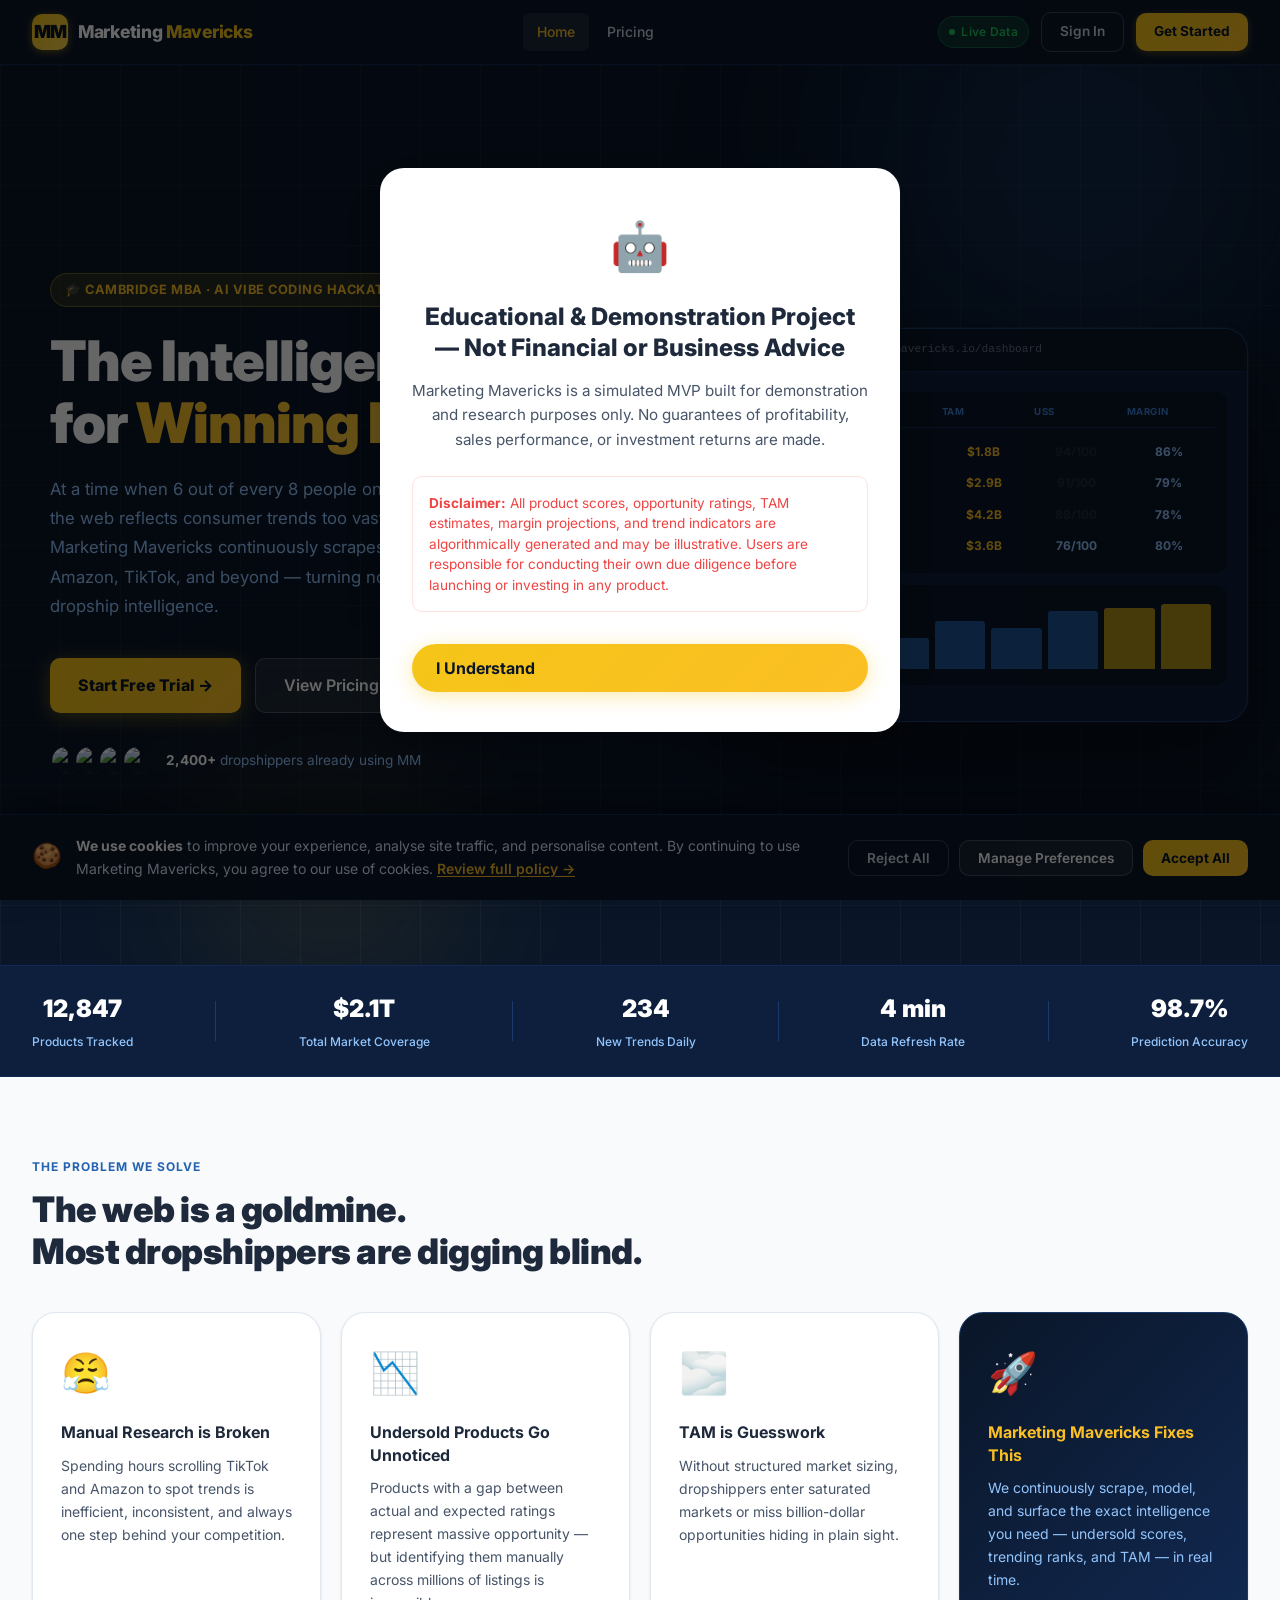
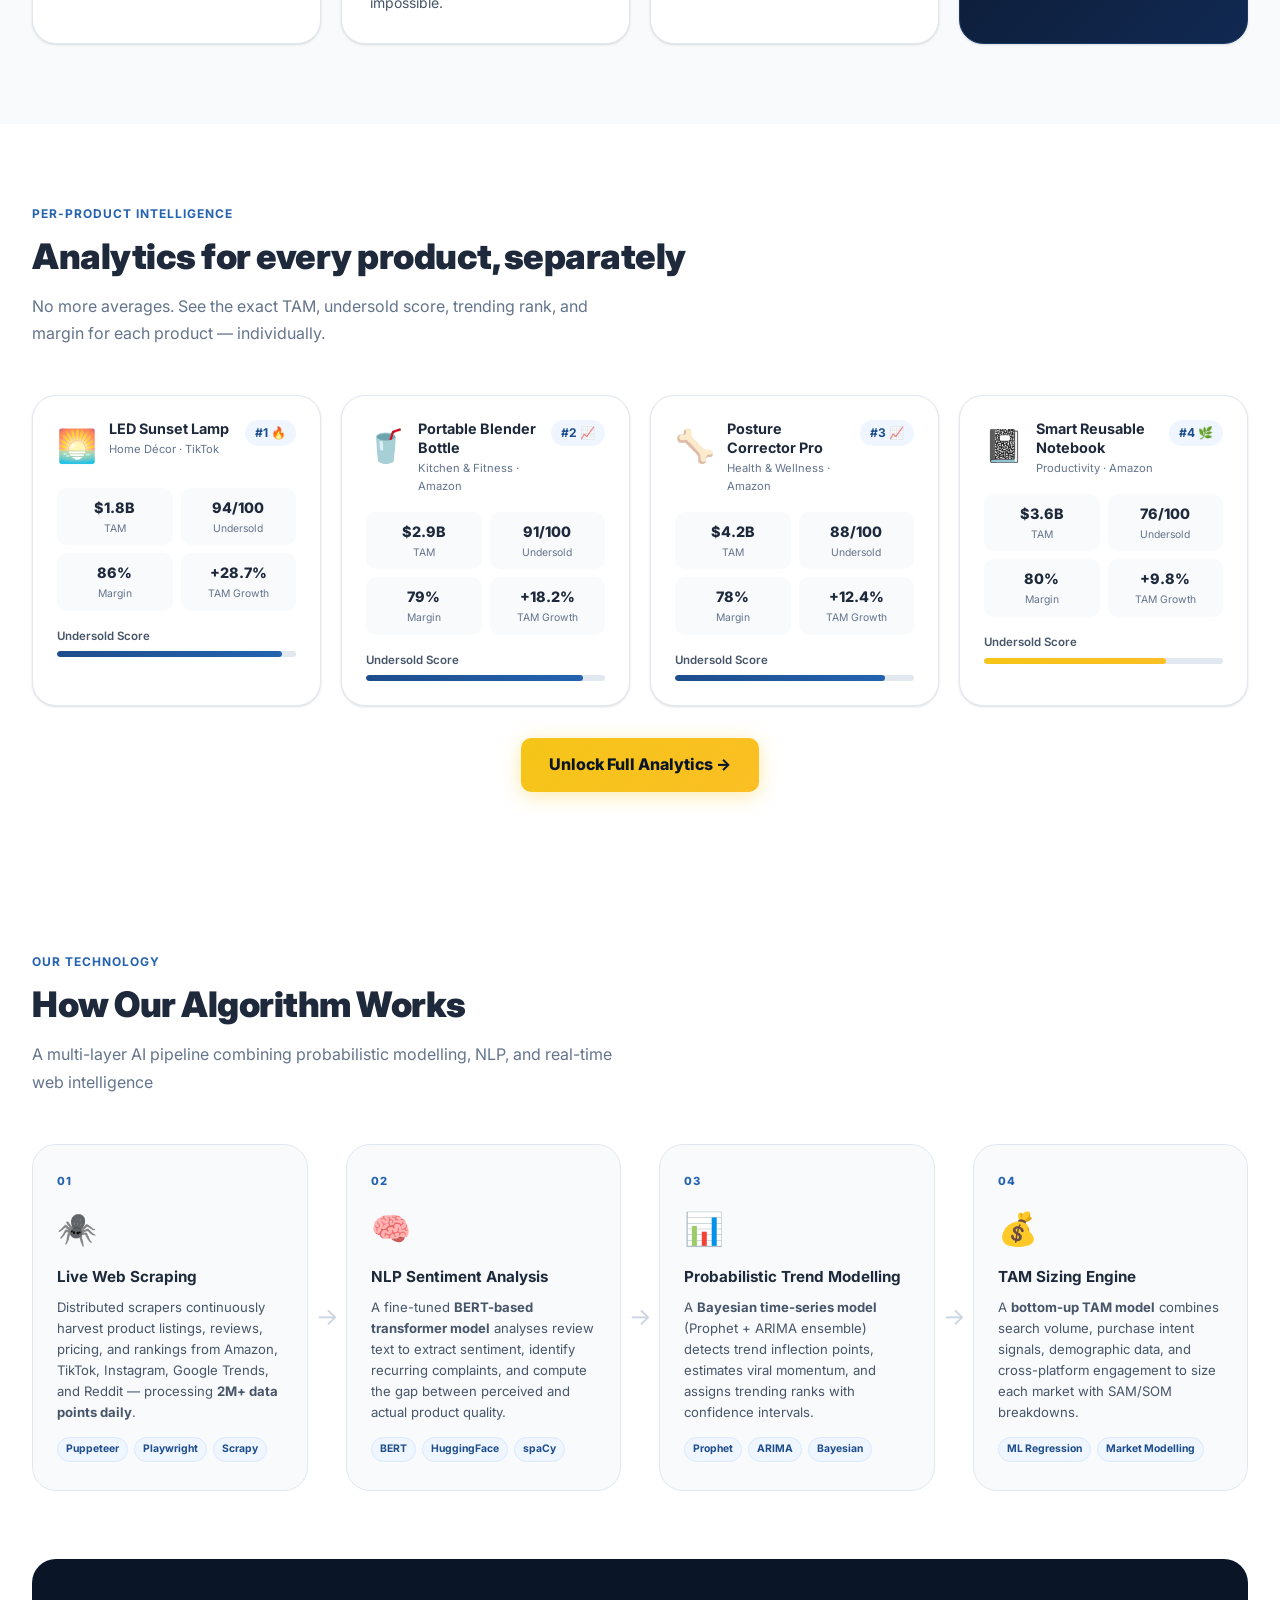
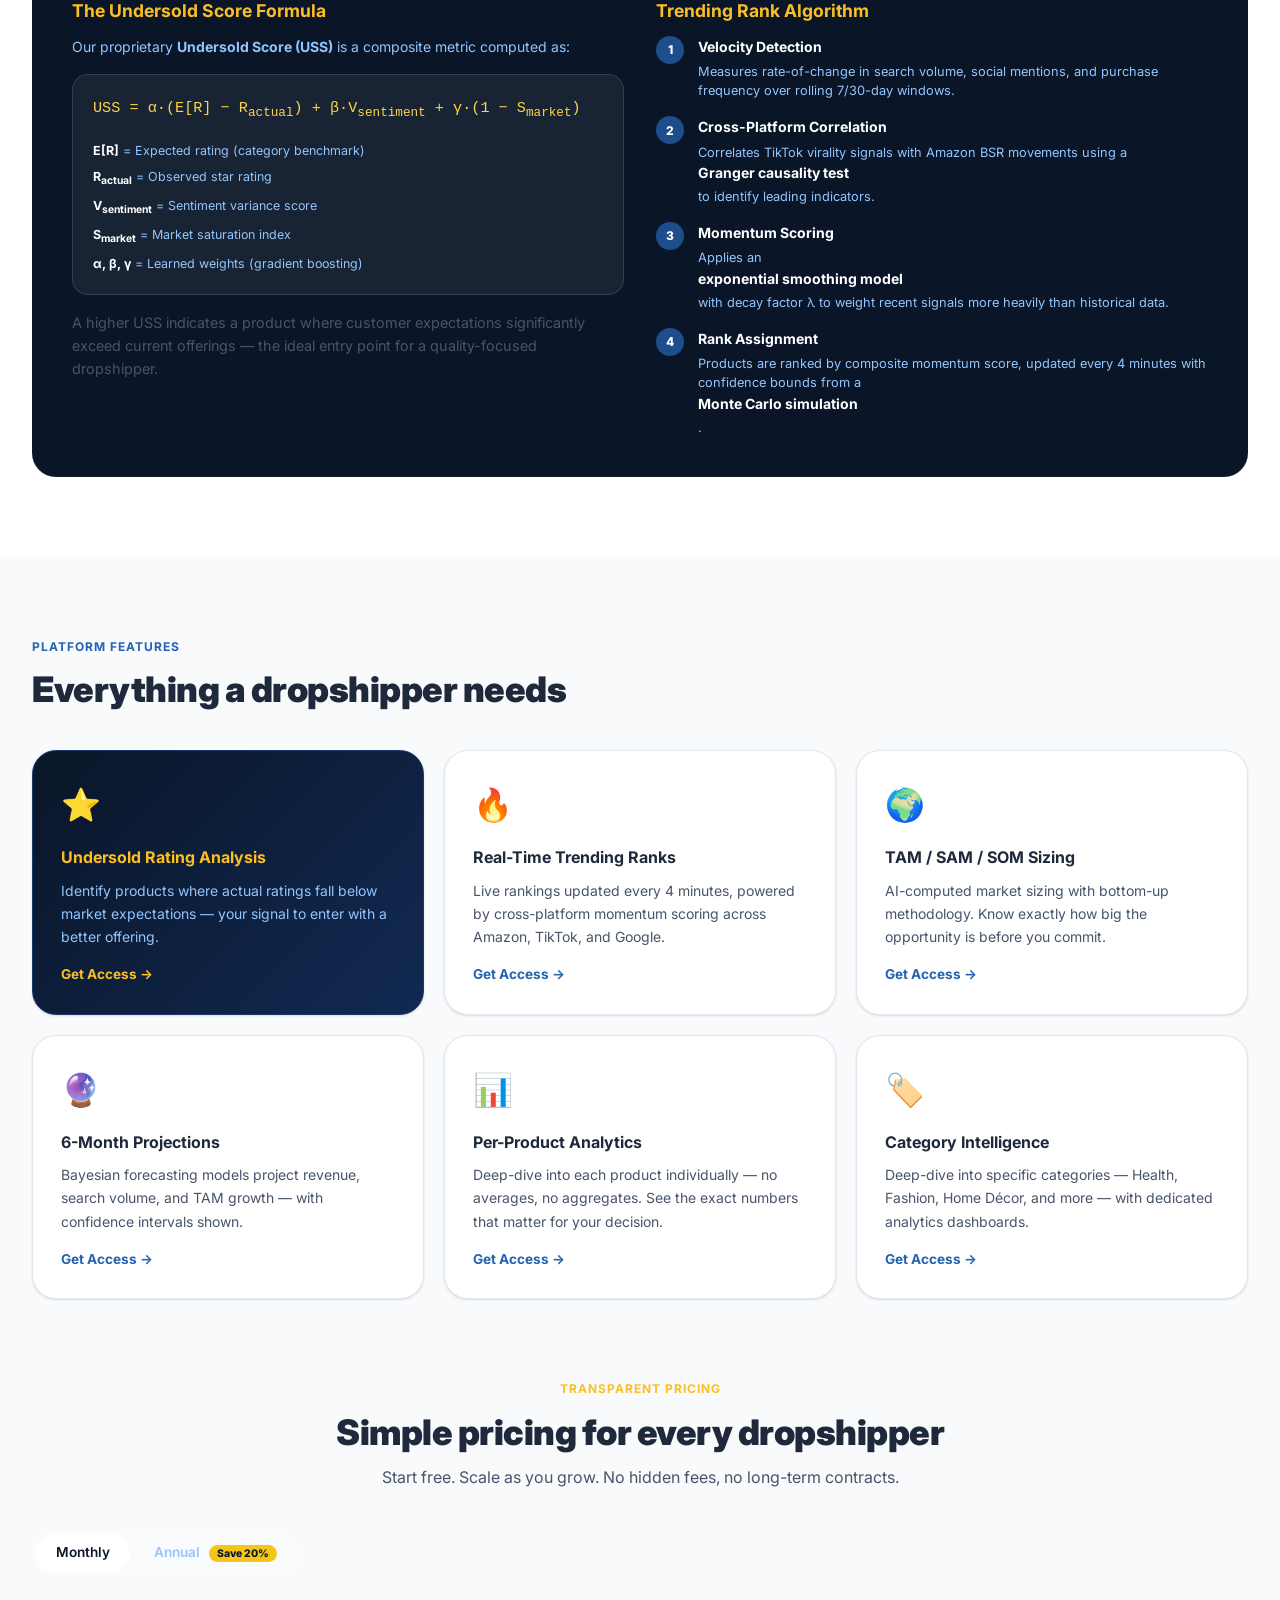
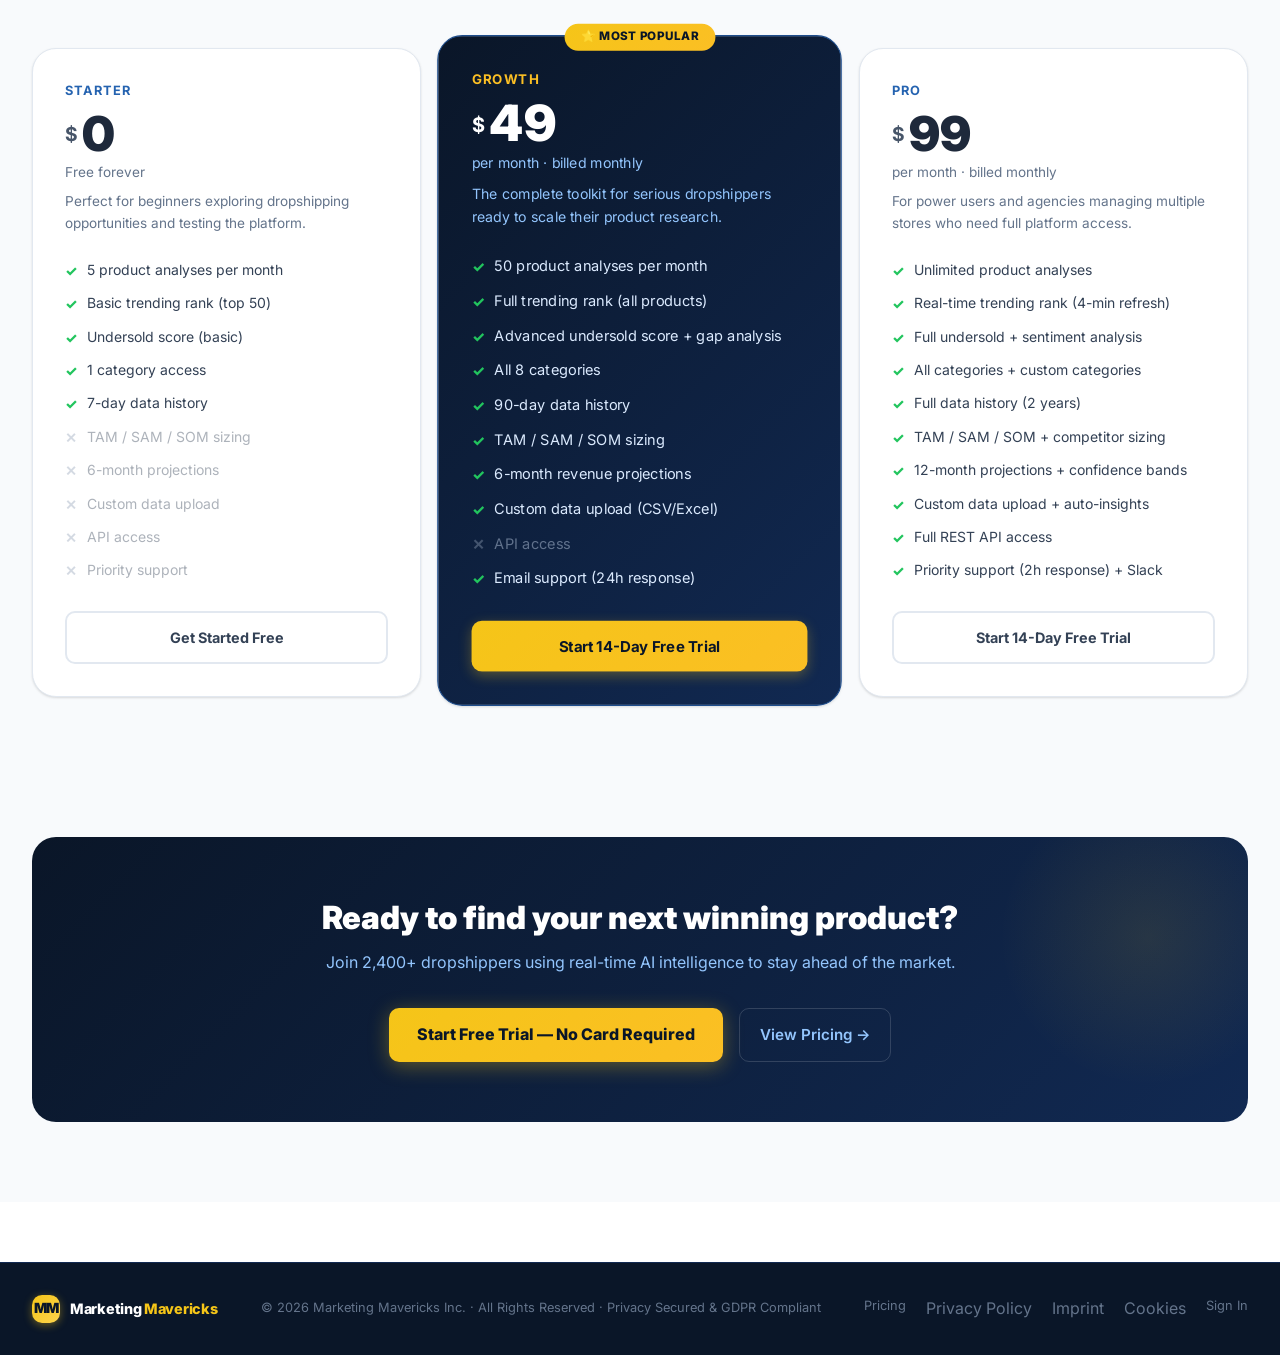
==== commit b397bce9: "Update disclaimer and responsiveness" ====
--- a/index.html
+++ b/index.html
@@ -1,446 +1,612 @@
 <!DOCTYPE html>
 <html lang="en">
+
 <head>
   <meta charset="UTF-8" />
   <meta name="viewport" content="width=device-width, initial-scale=1.0" />
   <title>Marketing Mavericks – AI-Powered Dropship Intelligence</title>
   <link rel="preconnect" href="https://fonts.googleapis.com" />
   <link rel="preconnect" href="https://fonts.gstatic.com" crossorigin />
-  <link href="https://fonts.googleapis.com/css2?family=Inter:wght@400;500;600;700;800;900&display=swap" rel="stylesheet" />
+  <link href="https://fonts.googleapis.com/css2?family=Inter:wght@400;500;600;700;800;900&display=swap"
+    rel="stylesheet" />
   <link rel="stylesheet" href="styles.css" />
   <link rel="stylesheet" href="landing.css" />
 </head>
+
 <body class="landing-body">
 
-<!-- ============================================================ NAVBAR ============================================================ -->
-<nav class="navbar">
-  <div class="navbar-inner">
-    <a href="index.html" class="navbar-brand">
-      <div class="brand-logo">MM</div>
-      <span class="brand-name">Marketing <span>Mavericks</span></span>
-    </a>
-    <nav class="navbar-nav">
-      <a href="index.html" class="nav-link active">Home</a>
-      <a href="trends.html" class="nav-link nav-protected" style="display:none;">Market Trends</a>
-      <a href="dashboard.html" class="nav-link nav-protected" style="display:none;">Dashboard</a>
-      <a href="pricing.html" class="nav-link">Pricing</a>
-    </nav>
-    <div class="navbar-actions">
-      <div class="live-badge"><div class="live-dot"></div>Live Data</div>
-      <a href="signin.html" class="nav-btn-outline nav-public-only">Sign In</a>
-      <a href="signup.html" class="nav-btn-primary nav-public-only">Get Started</a>
-    </div>
-  </div>
-</nav>
-
-<!-- ============================================================ HERO ============================================================ -->
-<section class="landing-hero">
-  <div class="landing-hero-bg">
-    <div class="hero-orb hero-orb-1"></div>
-    <div class="hero-orb hero-orb-2"></div>
-    <div class="hero-grid"></div>
-  </div>
-  <div class="landing-hero-content">
-    <div class="hero-eyebrow">🎓 Cambridge MBA · AI Vibe Coding Hackathon 2026</div>
-    <h1 class="landing-hero-title">
-      The Intelligence Layer<br/>for <span class="gradient-text">Winning Products</span>
-    </h1>
-    <p class="landing-hero-subtitle">
-      At a time when 6 out of every 8 people on Earth use the internet, the web reflects consumer trends too vast to capture manually. Marketing Mavericks continuously scrapes live data from Amazon, TikTok, and beyond — turning noise into actionable dropship intelligence.
-    </p>
-    <div class="hero-cta-group">
-      <a href="signup.html" class="cta-btn-primary">Start Free Trial →</a>
-      <a href="pricing.html" class="cta-btn-secondary">View Pricing</a>
-    </div>
-    <div class="hero-social-proof">
-      <div class="proof-avatars">
-        <img src="https://i.pravatar.cc/32?img=1" alt="user" />
-        <img src="https://i.pravatar.cc/32?img=2" alt="user" />
-        <img src="https://i.pravatar.cc/32?img=3" alt="user" />
-        <img src="https://i.pravatar.cc/32?img=4" alt="user" />
-      </div>
-      <span class="proof-text"><strong>2,400+</strong> dropshippers already using MM</span>
-    </div>
-  </div>
-  <div class="landing-hero-visual">
-    <div class="dashboard-mockup">
-      <div class="mockup-bar">
-        <span class="mockup-dot red"></span>
-        <span class="mockup-dot yellow"></span>
-        <span class="mockup-dot green"></span>
-        <span class="mockup-url">app.marketingmavericks.io/dashboard</span>
-      </div>
-      <div class="mockup-content">
-        <!-- Per-product analytics instead of averages -->
-        <div class="mockup-product-analytics">
-          <div class="mockup-product-row-header">
-            <span style="font-size:0.6rem;color:var(--blue-300);font-weight:700;text-transform:uppercase;letter-spacing:0.5px;">Product</span>
-            <span style="font-size:0.6rem;color:var(--blue-300);font-weight:700;text-transform:uppercase;letter-spacing:0.5px;">TAM</span>
-            <span style="font-size:0.6rem;color:var(--blue-300);font-weight:700;text-transform:uppercase;letter-spacing:0.5px;">USS</span>
-            <span style="font-size:0.6rem;color:var(--blue-300);font-weight:700;text-transform:uppercase;letter-spacing:0.5px;">Margin</span>
-          </div>
-          <div class="mockup-product-analytics-row">
-            <div class="mpa-product"><span>🌅</span><span class="mpa-name">LED Sunset Lamp</span></div>
-            <span class="mpa-val yellow">$1.8B</span>
-            <span class="mpa-val green">94/100</span>
-            <span class="mpa-val">86%</span>
-          </div>
-          <div class="mockup-product-analytics-row">
-            <div class="mpa-product"><span>🥤</span><span class="mpa-name">Portable Blender</span></div>
-            <span class="mpa-val yellow">$2.9B</span>
-            <span class="mpa-val green">91/100</span>
-            <span class="mpa-val">79%</span>
-          </div>
-          <div class="mockup-product-analytics-row">
-            <div class="mpa-product"><span>🦴</span><span class="mpa-name">Posture Corrector</span></div>
-            <span class="mpa-val yellow">$4.2B</span>
-            <span class="mpa-val green">88/100</span>
-            <span class="mpa-val">78%</span>
-          </div>
-          <div class="mockup-product-analytics-row">
-            <div class="mpa-product"><span>📓</span><span class="mpa-name">Smart Notebook</span></div>
-            <span class="mpa-val yellow">$3.6B</span>
-            <span class="mpa-val">76/100</span>
-            <span class="mpa-val">80%</span>
-          </div>
-        </div>
-        <div class="mockup-chart-area" style="margin-top:12px;">
-          <div class="mockup-chart-line" style="height:40%"></div>
-          <div class="mockup-chart-line" style="height:55%"></div>
-          <div class="mockup-chart-line" style="height:45%"></div>
-          <div class="mockup-chart-line" style="height:70%"></div>
-          <div class="mockup-chart-line" style="height:60%"></div>
-          <div class="mockup-chart-line" style="height:85%"></div>
-          <div class="mockup-chart-line projected" style="height:90%"></div>
-          <div class="mockup-chart-line projected" style="height:95%"></div>
-        </div>
-      </div>
-    </div>
-  </div>
-</section>
-
-<!-- ============================================================ STATS BAND ============================================================ -->
-<section class="stats-band">
-  <div class="stats-band-inner">
-    <div class="band-stat"><span class="band-val">12,847</span><span class="band-lbl">Products Tracked</span></div>
-    <div class="band-divider"></div>
-    <div class="band-stat"><span class="band-val">$2.1T</span><span class="band-lbl">Total Market Coverage</span></div>
-    <div class="band-divider"></div>
-    <div class="band-stat"><span class="band-val">234</span><span class="band-lbl">New Trends Daily</span></div>
-    <div class="band-divider"></div>
-    <div class="band-stat"><span class="band-val">4 min</span><span class="band-lbl">Data Refresh Rate</span></div>
-    <div class="band-divider"></div>
-    <div class="band-stat"><span class="band-val">98.7%</span><span class="band-lbl">Prediction Accuracy</span></div>
-  </div>
-</section>
-
-<!-- ============================================================ ABOUT / PROBLEM ============================================================ -->
-<section class="section-about">
-  <div class="section-container">
-    <div class="section-label">The Problem We Solve</div>
-    <h2 class="section-heading">The web is a goldmine.<br/>Most dropshippers are digging blind.</h2>
-    <div class="about-grid">
-      <div class="about-card problem">
-        <div class="about-icon">😤</div>
-        <h3>Manual Research is Broken</h3>
-        <p>Spending hours scrolling TikTok and Amazon to spot trends is inefficient, inconsistent, and always one step behind your competition.</p>
-      </div>
-      <div class="about-card problem">
-        <div class="about-icon">📉</div>
-        <h3>Undersold Products Go Unnoticed</h3>
-        <p>Products with a gap between actual and expected ratings represent massive opportunity — but identifying them manually across millions of listings is impossible.</p>
-      </div>
-      <div class="about-card problem">
-        <div class="about-icon">🌫️</div>
-        <h3>TAM is Guesswork</h3>
-        <p>Without structured market sizing, dropshippers enter saturated markets or miss billion-dollar opportunities hiding in plain sight.</p>
-      </div>
-      <div class="about-card solution">
-        <div class="about-icon">🚀</div>
-        <h3>Marketing Mavericks Fixes This</h3>
-        <p>We continuously scrape, model, and surface the exact intelligence you need — undersold scores, trending ranks, and TAM — in real time.</p>
-      </div>
-    </div>
-  </div>
-</section>
-
-<!-- ============================================================ PRODUCT ANALYTICS PREVIEW ============================================================ -->
-<section class="section-product-analytics">
-  <div class="section-container">
-    <div class="section-label">Per-Product Intelligence</div>
-    <h2 class="section-heading">Analytics for every product, separately</h2>
-    <p class="section-subheading">No more averages. See the exact TAM, undersold score, trending rank, and margin for each product — individually.</p>
-    <div class="product-analytics-grid">
-      <div class="product-analytics-card">
-        <div class="pac-header">
-          <span class="pac-emoji">🌅</span>
-          <div>
-            <div class="pac-name">LED Sunset Lamp</div>
-            <div class="pac-category">Home Décor · TikTok</div>
-          </div>
-          <span class="pac-rank">#1 🔥</span>
-        </div>
-        <div class="pac-metrics">
-          <div class="pac-metric"><span class="pac-metric-val yellow">$1.8B</span><span class="pac-metric-lbl">TAM</span></div>
-          <div class="pac-metric"><span class="pac-metric-val green">94/100</span><span class="pac-metric-lbl">Undersold</span></div>
-          <div class="pac-metric"><span class="pac-metric-val">86%</span><span class="pac-metric-lbl">Margin</span></div>
-          <div class="pac-metric"><span class="pac-metric-val">+28.7%</span><span class="pac-metric-lbl">TAM Growth</span></div>
-        </div>
-        <div class="pac-bar-row">
-          <span class="pac-bar-label">Undersold Score</span>
-          <div class="pac-bar"><div class="pac-bar-fill high" style="width:94%"></div></div>
-        </div>
-      </div>
-      <div class="product-analytics-card">
-        <div class="pac-header">
-          <span class="pac-emoji">🥤</span>
-          <div>
-            <div class="pac-name">Portable Blender Bottle</div>
-            <div class="pac-category">Kitchen & Fitness · Amazon</div>
-          </div>
-          <span class="pac-rank">#2 📈</span>
-        </div>
-        <div class="pac-metrics">
-          <div class="pac-metric"><span class="pac-metric-val yellow">$2.9B</span><span class="pac-metric-lbl">TAM</span></div>
-          <div class="pac-metric"><span class="pac-metric-val green">91/100</span><span class="pac-metric-lbl">Undersold</span></div>
-          <div class="pac-metric"><span class="pac-metric-val">79%</span><span class="pac-metric-lbl">Margin</span></div>
-          <div class="pac-metric"><span class="pac-metric-val">+18.2%</span><span class="pac-metric-lbl">TAM Growth</span></div>
-        </div>
-        <div class="pac-bar-row">
-          <span class="pac-bar-label">Undersold Score</span>
-          <div class="pac-bar"><div class="pac-bar-fill high" style="width:91%"></div></div>
-        </div>
-      </div>
-      <div class="product-analytics-card">
-        <div class="pac-header">
-          <span class="pac-emoji">🦴</span>
-          <div>
-            <div class="pac-name">Posture Corrector Pro</div>
-            <div class="pac-category">Health & Wellness · Amazon</div>
-          </div>
-          <span class="pac-rank">#3 📈</span>
-        </div>
-        <div class="pac-metrics">
-          <div class="pac-metric"><span class="pac-metric-val yellow">$4.2B</span><span class="pac-metric-lbl">TAM</span></div>
-          <div class="pac-metric"><span class="pac-metric-val green">88/100</span><span class="pac-metric-lbl">Undersold</span></div>
-          <div class="pac-metric"><span class="pac-metric-val">78%</span><span class="pac-metric-lbl">Margin</span></div>
-          <div class="pac-metric"><span class="pac-metric-val">+12.4%</span><span class="pac-metric-lbl">TAM Growth</span></div>
-        </div>
-        <div class="pac-bar-row">
-          <span class="pac-bar-label">Undersold Score</span>
-          <div class="pac-bar"><div class="pac-bar-fill high" style="width:88%"></div></div>
-        </div>
-      </div>
-      <div class="product-analytics-card">
-        <div class="pac-header">
-          <span class="pac-emoji">📓</span>
-          <div>
-            <div class="pac-name">Smart Reusable Notebook</div>
-            <div class="pac-category">Productivity · Amazon</div>
-          </div>
-          <span class="pac-rank">#4 🌿</span>
-        </div>
-        <div class="pac-metrics">
-          <div class="pac-metric"><span class="pac-metric-val yellow">$3.6B</span><span class="pac-metric-lbl">TAM</span></div>
-          <div class="pac-metric"><span class="pac-metric-val">76/100</span><span class="pac-metric-lbl">Undersold</span></div>
-          <div class="pac-metric"><span class="pac-metric-val">80%</span><span class="pac-metric-lbl">Margin</span></div>
-          <div class="pac-metric"><span class="pac-metric-val">+9.8%</span><span class="pac-metric-lbl">TAM Growth</span></div>
-        </div>
-        <div class="pac-bar-row">
-          <span class="pac-bar-label">Undersold Score</span>
-          <div class="pac-bar"><div class="pac-bar-fill medium" style="width:76%"></div></div>
-        </div>
-      </div>
-    </div>
-    <div style="text-align:center;margin-top:32px;">
-      <a href="signup.html" class="cta-btn-primary">Unlock Full Analytics →</a>
-    </div>
-  </div>
-</section>
-
-<!-- ============================================================ HOW IT WORKS ============================================================ -->
-<section class="section-how">
-  <div class="section-container">
-    <div class="section-label">Our Technology</div>
-    <h2 class="section-heading">How Our Algorithm Works</h2>
-    <p class="section-subheading">A multi-layer AI pipeline combining probabilistic modelling, NLP, and real-time web intelligence</p>
-
-    <div class="pipeline-steps">
-      <div class="pipeline-step">
-        <div class="step-number">01</div>
-        <div class="step-icon">🕷️</div>
-        <h3>Live Web Scraping</h3>
-        <p>Distributed scrapers continuously harvest product listings, reviews, pricing, and rankings from Amazon, TikTok, Instagram, Google Trends, and Reddit — processing <strong>2M+ data points daily</strong>.</p>
-        <div class="step-tech-tags">
-          <span>Puppeteer</span><span>Playwright</span><span>Scrapy</span>
-        </div>
-      </div>
-      <div class="pipeline-arrow">→</div>
-      <div class="pipeline-step">
-        <div class="step-number">02</div>
-        <div class="step-icon">🧠</div>
-        <h3>NLP Sentiment Analysis</h3>
-        <p>A fine-tuned <strong>BERT-based transformer model</strong> analyses review text to extract sentiment, identify recurring complaints, and compute the gap between perceived and actual product quality.</p>
-        <div class="step-tech-tags">
-          <span>BERT</span><span>HuggingFace</span><span>spaCy</span>
-        </div>
-      </div>
-      <div class="pipeline-arrow">→</div>
-      <div class="pipeline-step">
-        <div class="step-number">03</div>
-        <div class="step-icon">📊</div>
-        <h3>Probabilistic Trend Modelling</h3>
-        <p>A <strong>Bayesian time-series model</strong> (Prophet + ARIMA ensemble) detects trend inflection points, estimates viral momentum, and assigns trending ranks with confidence intervals.</p>
-        <div class="step-tech-tags">
-          <span>Prophet</span><span>ARIMA</span><span>Bayesian</span>
-        </div>
-      </div>
-      <div class="pipeline-arrow">→</div>
-      <div class="pipeline-step">
-        <div class="step-number">04</div>
-        <div class="step-icon">💰</div>
-        <h3>TAM Sizing Engine</h3>
-        <p>A <strong>bottom-up TAM model</strong> combines search volume, purchase intent signals, demographic data, and cross-platform engagement to size each market with SAM/SOM breakdowns.</p>
-        <div class="step-tech-tags">
-          <span>ML Regression</span><span>Market Modelling</span>
-        </div>
-      </div>
-    </div>
-
-    <!-- Algorithm Deep Dive -->
-    <div class="algo-deep-dive">
-      <div class="algo-left">
-        <h3>The Undersold Score Formula</h3>
-        <p>Our proprietary <strong>Undersold Score (USS)</strong> is a composite metric computed as:</p>
-        <div class="formula-box">
-          <div class="formula">USS = α·(E[R] − R<sub>actual</sub>) + β·V<sub>sentiment</sub> + γ·(1 − S<sub>market</sub>)</div>
-          <div class="formula-legend">
-            <span><strong>E[R]</strong> = Expected rating (category benchmark)</span>
-            <span><strong>R<sub>actual</sub></strong> = Observed star rating</span>
-            <span><strong>V<sub>sentiment</sub></strong> = Sentiment variance score</span>
-            <span><strong>S<sub>market</sub></strong> = Market saturation index</span>
-            <span><strong>α, β, γ</strong> = Learned weights (gradient boosting)</span>
-          </div>
-        </div>
-        <p style="margin-top:16px;font-size:0.9rem;color:var(--gray-600);">A higher USS indicates a product where customer expectations significantly exceed current offerings — the ideal entry point for a quality-focused dropshipper.</p>
-      </div>
-      <div class="algo-right">
-        <h3>Trending Rank Algorithm</h3>
-        <div class="algo-steps">
-          <div class="algo-step-item">
-            <div class="algo-step-num">1</div>
+  <!-- ============================================================ NAVBAR ============================================================ -->
+  <nav class="navbar">
+    <div class="navbar-inner">
+      <a href="index.html" class="navbar-brand">
+        <div class="brand-logo">MM</div>
+        <span class="brand-name">Marketing <span>Mavericks</span></span>
+      </a>
+      <nav class="navbar-nav">
+        <a href="index.html" class="nav-link active">Home</a>
+        <a href="trends.html" class="nav-link nav-protected" style="display:none;">Market Trends</a>
+        <a href="dashboard.html" class="nav-link nav-protected" style="display:none;">Dashboard</a>
+        <a href="index.html#pricing" class="nav-link">Pricing</a>
+      </nav>
+      <div class="navbar-actions">
+        <div class="live-badge">
+          <div class="live-dot"></div>Live Data
+        </div>
+        <a href="signin.html" class="nav-btn-outline nav-public-only">Sign In</a>
+        <a href="signup.html" class="nav-btn-primary nav-public-only">Get Started</a>
+      </div>
+    </div>
+  </nav>
+
+  <!-- ============================================================ HERO ============================================================ -->
+  <section class="landing-hero">
+    <div class="landing-hero-bg">
+      <div class="hero-orb hero-orb-1"></div>
+      <div class="hero-orb hero-orb-2"></div>
+      <div class="hero-grid"></div>
+    </div>
+    <div class="landing-hero-content">
+      <div class="hero-eyebrow">🎓 Cambridge MBA · AI Vibe Coding Hackathon 2026</div>
+      <h1 class="landing-hero-title">
+        The Intelligence Layer<br />for <span class="gradient-text">Winning Products</span>
+      </h1>
+      <p class="landing-hero-subtitle">
+        At a time when 6 out of every 8 people on Earth use the internet, the web reflects consumer trends too vast to
+        capture manually. Marketing Mavericks continuously scrapes live data from Amazon, TikTok, and beyond — turning
+        noise into actionable dropship intelligence.
+      </p>
+      <div class="hero-cta-group">
+        <a href="signup.html" class="cta-btn-primary">Start Free Trial →</a>
+        <a href="index.html#pricing" class="cta-btn-secondary">View Pricing</a>
+      </div>
+      <div class="hero-social-proof">
+        <div class="proof-avatars">
+          <img src="https://i.pravatar.cc/32?img=1" alt="user" />
+          <img src="https://i.pravatar.cc/32?img=2" alt="user" />
+          <img src="https://i.pravatar.cc/32?img=3" alt="user" />
+          <img src="https://i.pravatar.cc/32?img=4" alt="user" />
+        </div>
+        <span class="proof-text"><strong>2,400+</strong> dropshippers already using MM</span>
+      </div>
+    </div>
+    <div class="landing-hero-visual">
+      <div class="dashboard-mockup">
+        <div class="mockup-bar">
+          <span class="mockup-dot red"></span>
+          <span class="mockup-dot yellow"></span>
+          <span class="mockup-dot green"></span>
+          <span class="mockup-url">app.marketingmavericks.io/dashboard</span>
+        </div>
+        <div class="mockup-content">
+          <!-- Per-product analytics instead of averages -->
+          <div class="mockup-product-analytics">
+            <div class="mockup-product-row-header">
+              <span
+                style="font-size:0.6rem;color:var(--blue-300);font-weight:700;text-transform:uppercase;letter-spacing:0.5px;">Product</span>
+              <span
+                style="font-size:0.6rem;color:var(--blue-300);font-weight:700;text-transform:uppercase;letter-spacing:0.5px;">TAM</span>
+              <span
+                style="font-size:0.6rem;color:var(--blue-300);font-weight:700;text-transform:uppercase;letter-spacing:0.5px;">USS</span>
+              <span
+                style="font-size:0.6rem;color:var(--blue-300);font-weight:700;text-transform:uppercase;letter-spacing:0.5px;">Margin</span>
+            </div>
+            <div class="mockup-product-analytics-row">
+              <div class="mpa-product"><span>🌅</span><span class="mpa-name">LED Sunset Lamp</span></div>
+              <span class="mpa-val yellow">$1.8B</span>
+              <span class="mpa-val green">94/100</span>
+              <span class="mpa-val">86%</span>
+            </div>
+            <div class="mockup-product-analytics-row">
+              <div class="mpa-product"><span>🥤</span><span class="mpa-name">Portable Blender</span></div>
+              <span class="mpa-val yellow">$2.9B</span>
+              <span class="mpa-val green">91/100</span>
+              <span class="mpa-val">79%</span>
+            </div>
+            <div class="mockup-product-analytics-row">
+              <div class="mpa-product"><span>🦴</span><span class="mpa-name">Posture Corrector</span></div>
+              <span class="mpa-val yellow">$4.2B</span>
+              <span class="mpa-val green">88/100</span>
+              <span class="mpa-val">78%</span>
+            </div>
+            <div class="mockup-product-analytics-row">
+              <div class="mpa-product"><span>📓</span><span class="mpa-name">Smart Notebook</span></div>
+              <span class="mpa-val yellow">$3.6B</span>
+              <span class="mpa-val">76/100</span>
+              <span class="mpa-val">80%</span>
+            </div>
+          </div>
+          <div class="mockup-chart-area" style="margin-top:12px;">
+            <div class="mockup-chart-line" style="height:40%"></div>
+            <div class="mockup-chart-line" style="height:55%"></div>
+            <div class="mockup-chart-line" style="height:45%"></div>
+            <div class="mockup-chart-line" style="height:70%"></div>
+            <div class="mockup-chart-line" style="height:60%"></div>
+            <div class="mockup-chart-line" style="height:85%"></div>
+            <div class="mockup-chart-line projected" style="height:90%"></div>
+            <div class="mockup-chart-line projected" style="height:95%"></div>
+          </div>
+        </div>
+      </div>
+    </div>
+  </section>
+
+  <!-- ============================================================ STATS BAND ============================================================ -->
+  <section class="stats-band">
+    <div class="stats-band-inner">
+      <div class="band-stat"><span class="band-val">12,847</span><span class="band-lbl">Products Tracked</span></div>
+      <div class="band-divider"></div>
+      <div class="band-stat"><span class="band-val">$2.1T</span><span class="band-lbl">Total Market Coverage</span>
+      </div>
+      <div class="band-divider"></div>
+      <div class="band-stat"><span class="band-val">234</span><span class="band-lbl">New Trends Daily</span></div>
+      <div class="band-divider"></div>
+      <div class="band-stat"><span class="band-val">4 min</span><span class="band-lbl">Data Refresh Rate</span></div>
+      <div class="band-divider"></div>
+      <div class="band-stat"><span class="band-val">98.7%</span><span class="band-lbl">Prediction Accuracy</span></div>
+    </div>
+  </section>
+
+  <!-- ============================================================ ABOUT / PROBLEM ============================================================ -->
+  <section class="section-about">
+    <div class="section-container">
+      <div class="section-label">The Problem We Solve</div>
+      <h2 class="section-heading">The web is a goldmine.<br />Most dropshippers are digging blind.</h2>
+      <div class="about-grid">
+        <div class="about-card problem">
+          <div class="about-icon">😤</div>
+          <h3>Manual Research is Broken</h3>
+          <p>Spending hours scrolling TikTok and Amazon to spot trends is inefficient, inconsistent, and always one step
+            behind your competition.</p>
+        </div>
+        <div class="about-card problem">
+          <div class="about-icon">📉</div>
+          <h3>Undersold Products Go Unnoticed</h3>
+          <p>Products with a gap between actual and expected ratings represent massive opportunity — but identifying
+            them manually across millions of listings is impossible.</p>
+        </div>
+        <div class="about-card problem">
+          <div class="about-icon">🌫️</div>
+          <h3>TAM is Guesswork</h3>
+          <p>Without structured market sizing, dropshippers enter saturated markets or miss billion-dollar opportunities
+            hiding in plain sight.</p>
+        </div>
+        <div class="about-card solution">
+          <div class="about-icon">🚀</div>
+          <h3>Marketing Mavericks Fixes This</h3>
+          <p>We continuously scrape, model, and surface the exact intelligence you need — undersold scores, trending
+            ranks, and TAM — in real time.</p>
+        </div>
+      </div>
+    </div>
+  </section>
+
+  <!-- ============================================================ PRODUCT ANALYTICS PREVIEW ============================================================ -->
+  <section class="section-product-analytics">
+    <div class="section-container">
+      <div class="section-label">Per-Product Intelligence</div>
+      <h2 class="section-heading">Analytics for every product, separately</h2>
+      <p class="section-subheading">No more averages. See the exact TAM, undersold score, trending rank, and margin for
+        each product — individually.</p>
+      <div class="product-analytics-grid">
+        <div class="product-analytics-card">
+          <div class="pac-header">
+            <span class="pac-emoji">🌅</span>
             <div>
-              <strong>Velocity Detection</strong>
-              <p>Measures rate-of-change in search volume, social mentions, and purchase frequency over rolling 7/30-day windows.</p>
-            </div>
-          </div>
-          <div class="algo-step-item">
-            <div class="algo-step-num">2</div>
+              <div class="pac-name">LED Sunset Lamp</div>
+              <div class="pac-category">Home Décor · TikTok</div>
+            </div>
+            <span class="pac-rank">#1 🔥</span>
+          </div>
+          <div class="pac-metrics">
+            <div class="pac-metric"><span class="pac-metric-val yellow">$1.8B</span><span
+                class="pac-metric-lbl">TAM</span></div>
+            <div class="pac-metric"><span class="pac-metric-val green">94/100</span><span
+                class="pac-metric-lbl">Undersold</span></div>
+            <div class="pac-metric"><span class="pac-metric-val">86%</span><span class="pac-metric-lbl">Margin</span>
+            </div>
+            <div class="pac-metric"><span class="pac-metric-val">+28.7%</span><span class="pac-metric-lbl">TAM
+                Growth</span></div>
+          </div>
+          <div class="pac-bar-row">
+            <span class="pac-bar-label">Undersold Score</span>
+            <div class="pac-bar">
+              <div class="pac-bar-fill high" style="width:94%"></div>
+            </div>
+          </div>
+        </div>
+        <div class="product-analytics-card">
+          <div class="pac-header">
+            <span class="pac-emoji">🥤</span>
             <div>
-              <strong>Cross-Platform Correlation</strong>
-              <p>Correlates TikTok virality signals with Amazon BSR movements using a <strong>Granger causality test</strong> to identify leading indicators.</p>
-            </div>
-          </div>
-          <div class="algo-step-item">
-            <div class="algo-step-num">3</div>
+              <div class="pac-name">Portable Blender Bottle</div>
+              <div class="pac-category">Kitchen & Fitness · Amazon</div>
+            </div>
+            <span class="pac-rank">#2 📈</span>
+          </div>
+          <div class="pac-metrics">
+            <div class="pac-metric"><span class="pac-metric-val yellow">$2.9B</span><span
+                class="pac-metric-lbl">TAM</span></div>
+            <div class="pac-metric"><span class="pac-metric-val green">91/100</span><span
+                class="pac-metric-lbl">Undersold</span></div>
+            <div class="pac-metric"><span class="pac-metric-val">79%</span><span class="pac-metric-lbl">Margin</span>
+            </div>
+            <div class="pac-metric"><span class="pac-metric-val">+18.2%</span><span class="pac-metric-lbl">TAM
+                Growth</span></div>
+          </div>
+          <div class="pac-bar-row">
+            <span class="pac-bar-label">Undersold Score</span>
+            <div class="pac-bar">
+              <div class="pac-bar-fill high" style="width:91%"></div>
+            </div>
+          </div>
+        </div>
+        <div class="product-analytics-card">
+          <div class="pac-header">
+            <span class="pac-emoji">🦴</span>
             <div>
-              <strong>Momentum Scoring</strong>
-              <p>Applies an <strong>exponential smoothing model</strong> with decay factor λ to weight recent signals more heavily than historical data.</p>
-            </div>
-          </div>
-          <div class="algo-step-item">
-            <div class="algo-step-num">4</div>
+              <div class="pac-name">Posture Corrector Pro</div>
+              <div class="pac-category">Health & Wellness · Amazon</div>
+            </div>
+            <span class="pac-rank">#3 📈</span>
+          </div>
+          <div class="pac-metrics">
+            <div class="pac-metric"><span class="pac-metric-val yellow">$4.2B</span><span
+                class="pac-metric-lbl">TAM</span></div>
+            <div class="pac-metric"><span class="pac-metric-val green">88/100</span><span
+                class="pac-metric-lbl">Undersold</span></div>
+            <div class="pac-metric"><span class="pac-metric-val">78%</span><span class="pac-metric-lbl">Margin</span>
+            </div>
+            <div class="pac-metric"><span class="pac-metric-val">+12.4%</span><span class="pac-metric-lbl">TAM
+                Growth</span></div>
+          </div>
+          <div class="pac-bar-row">
+            <span class="pac-bar-label">Undersold Score</span>
+            <div class="pac-bar">
+              <div class="pac-bar-fill high" style="width:88%"></div>
+            </div>
+          </div>
+        </div>
+        <div class="product-analytics-card">
+          <div class="pac-header">
+            <span class="pac-emoji">📓</span>
             <div>
-              <strong>Rank Assignment</strong>
-              <p>Products are ranked by composite momentum score, updated every 4 minutes with confidence bounds from a <strong>Monte Carlo simulation</strong>.</p>
-            </div>
-          </div>
-        </div>
-      </div>
-    </div>
-  </div>
-</section>
-
-<!-- ============================================================ FEATURES ============================================================ -->
-<section class="section-features">
-  <div class="section-container">
-    <div class="section-label">Platform Features</div>
-    <h2 class="section-heading">Everything a dropshipper needs</h2>
-    <div class="features-grid">
-      <div class="feature-card featured">
-        <div class="feature-icon">⭐</div>
-        <h3>Undersold Rating Analysis</h3>
-        <p>Identify products where actual ratings fall below market expectations — your signal to enter with a better offering.</p>
-        <a href="signup.html" class="feature-link">Get Access →</a>
-      </div>
-      <div class="feature-card">
-        <div class="feature-icon">🔥</div>
-        <h3>Real-Time Trending Ranks</h3>
-        <p>Live rankings updated every 4 minutes, powered by cross-platform momentum scoring across Amazon, TikTok, and Google.</p>
-        <a href="signup.html" class="feature-link">Get Access →</a>
-      </div>
-      <div class="feature-card">
-        <div class="feature-icon">🌍</div>
-        <h3>TAM / SAM / SOM Sizing</h3>
-        <p>AI-computed market sizing with bottom-up methodology. Know exactly how big the opportunity is before you commit.</p>
-        <a href="signup.html" class="feature-link">Get Access →</a>
-      </div>
-      <div class="feature-card">
-        <div class="feature-icon">🔮</div>
-        <h3>6-Month Projections</h3>
-        <p>Bayesian forecasting models project revenue, search volume, and TAM growth — with confidence intervals shown.</p>
-        <a href="signup.html" class="feature-link">Get Access →</a>
-      </div>
-      <div class="feature-card">
-        <div class="feature-icon">📊</div>
-        <h3>Per-Product Analytics</h3>
-        <p>Deep-dive into each product individually — no averages, no aggregates. See the exact numbers that matter for your decision.</p>
-        <a href="signup.html" class="feature-link">Get Access →</a>
-      </div>
-      <div class="feature-card">
-        <div class="feature-icon">🏷️</div>
-        <h3>Category Intelligence</h3>
-        <p>Deep-dive into specific categories — Health, Fashion, Home Décor, and more — with dedicated analytics dashboards.</p>
-        <a href="signup.html" class="feature-link">Get Access →</a>
-      </div>
-    </div>
-  </div>
-</section>
-
-<!-- ============================================================ CTA ============================================================ -->
-<section class="section-cta">
-  <div class="section-container">
-    <div class="cta-box">
-      <div class="cta-box-content">
-        <h2>Ready to find your next winning product?</h2>
-        <p>Join 2,400+ dropshippers using real-time AI intelligence to stay ahead of the market.</p>
-        <div class="cta-box-actions">
-          <a href="signup.html" class="cta-btn-primary">Start Free Trial — No Card Required</a>
-          <a href="pricing.html" class="cta-btn-ghost">View Pricing →</a>
-        </div>
-      </div>
-    </div>
-  </div>
-</section>
-
-<!-- ============================================================ FOOTER ============================================================ -->
-<footer class="footer">
-  <div class="footer-inner">
-    <div class="footer-brand">
-      <div class="brand-logo" style="width:28px;height:28px;font-size:14px;">MM</div>
-      <span class="brand-name" style="font-size:0.9rem;">Marketing <span>Mavericks</span></span>
-    </div>
-    <span class="footer-text">© 2026 Marketing Mavericks Inc. · All Rights Reserved · Privacy Secured & GDPR Compliant</span>
-    <div class="footer-links">
-      <a href="pricing.html" class="footer-link">Pricing</a>
-      <button class="footer-link" onclick="openPrivacyModal()" style="background:none;border:none;cursor:pointer;font:inherit;">Privacy Policy</button>
-      <button class="footer-link" onclick="openPrivacyModal();setTimeout(function(){switchPrivacyTab(document.querySelector('.privacy-tab:nth-child(3)','imprint'))},100)" style="background:none;border:none;cursor:pointer;font:inherit;">Imprint</button>
-      <button class="footer-link" onclick="openPrivacyModal();setTimeout(function(){switchPrivacyTab(document.querySelector('.privacy-tab:nth-child(2)','cookies'))},100)" style="background:none;border:none;cursor:pointer;font:inherit;">Cookies</button>
-      <a href="signin.html" class="footer-link">Sign In</a>
-    </div>
-  </div>
-</footer>
-
-<script src="auth.js"></script>
+              <div class="pac-name">Smart Reusable Notebook</div>
+              <div class="pac-category">Productivity · Amazon</div>
+            </div>
+            <span class="pac-rank">#4 🌿</span>
+          </div>
+          <div class="pac-metrics">
+            <div class="pac-metric"><span class="pac-metric-val yellow">$3.6B</span><span
+                class="pac-metric-lbl">TAM</span></div>
+            <div class="pac-metric"><span class="pac-metric-val">76/100</span><span
+                class="pac-metric-lbl">Undersold</span></div>
+            <div class="pac-metric"><span class="pac-metric-val">80%</span><span class="pac-metric-lbl">Margin</span>
+            </div>
+            <div class="pac-metric"><span class="pac-metric-val">+9.8%</span><span class="pac-metric-lbl">TAM
+                Growth</span></div>
+          </div>
+          <div class="pac-bar-row">
+            <span class="pac-bar-label">Undersold Score</span>
+            <div class="pac-bar">
+              <div class="pac-bar-fill medium" style="width:76%"></div>
+            </div>
+          </div>
+        </div>
+      </div>
+      <div style="text-align:center;margin-top:32px;">
+        <a href="signup.html" class="cta-btn-primary">Unlock Full Analytics →</a>
+      </div>
+    </div>
+  </section>
+
+  <!-- ============================================================ HOW IT WORKS ============================================================ -->
+  <section class="section-how">
+    <div class="section-container">
+      <div class="section-label">Our Technology</div>
+      <h2 class="section-heading">How Our Algorithm Works</h2>
+      <p class="section-subheading">A multi-layer AI pipeline combining probabilistic modelling, NLP, and real-time web
+        intelligence</p>
+
+      <div class="pipeline-steps">
+        <div class="pipeline-step">
+          <div class="step-number">01</div>
+          <div class="step-icon">🕷️</div>
+          <h3>Live Web Scraping</h3>
+          <p>Distributed scrapers continuously harvest product listings, reviews, pricing, and rankings from Amazon,
+            TikTok, Instagram, Google Trends, and Reddit — processing <strong>2M+ data points daily</strong>.</p>
+          <div class="step-tech-tags">
+            <span>Puppeteer</span><span>Playwright</span><span>Scrapy</span>
+          </div>
+        </div>
+        <div class="pipeline-arrow">→</div>
+        <div class="pipeline-step">
+          <div class="step-number">02</div>
+          <div class="step-icon">🧠</div>
+          <h3>NLP Sentiment Analysis</h3>
+          <p>A fine-tuned <strong>BERT-based transformer model</strong> analyses review text to extract sentiment,
+            identify recurring complaints, and compute the gap between perceived and actual product quality.</p>
+          <div class="step-tech-tags">
+            <span>BERT</span><span>HuggingFace</span><span>spaCy</span>
+          </div>
+        </div>
+        <div class="pipeline-arrow">→</div>
+        <div class="pipeline-step">
+          <div class="step-number">03</div>
+          <div class="step-icon">📊</div>
+          <h3>Probabilistic Trend Modelling</h3>
+          <p>A <strong>Bayesian time-series model</strong> (Prophet + ARIMA ensemble) detects trend inflection points,
+            estimates viral momentum, and assigns trending ranks with confidence intervals.</p>
+          <div class="step-tech-tags">
+            <span>Prophet</span><span>ARIMA</span><span>Bayesian</span>
+          </div>
+        </div>
+        <div class="pipeline-arrow">→</div>
+        <div class="pipeline-step">
+          <div class="step-number">04</div>
+          <div class="step-icon">💰</div>
+          <h3>TAM Sizing Engine</h3>
+          <p>A <strong>bottom-up TAM model</strong> combines search volume, purchase intent signals, demographic data,
+            and cross-platform engagement to size each market with SAM/SOM breakdowns.</p>
+          <div class="step-tech-tags">
+            <span>ML Regression</span><span>Market Modelling</span>
+          </div>
+        </div>
+      </div>
+
+      <!-- Algorithm Deep Dive -->
+      <div class="algo-deep-dive">
+        <div class="algo-left">
+          <h3>The Undersold Score Formula</h3>
+          <p>Our proprietary <strong>Undersold Score (USS)</strong> is a composite metric computed as:</p>
+          <div class="formula-box">
+            <div class="formula">USS = α·(E[R] − R<sub>actual</sub>) + β·V<sub>sentiment</sub> + γ·(1 −
+              S<sub>market</sub>)</div>
+            <div class="formula-legend">
+              <span><strong>E[R]</strong> = Expected rating (category benchmark)</span>
+              <span><strong>R<sub>actual</sub></strong> = Observed star rating</span>
+              <span><strong>V<sub>sentiment</sub></strong> = Sentiment variance score</span>
+              <span><strong>S<sub>market</sub></strong> = Market saturation index</span>
+              <span><strong>α, β, γ</strong> = Learned weights (gradient boosting)</span>
+            </div>
+          </div>
+          <p style="margin-top:16px;font-size:0.9rem;color:var(--gray-600);">A higher USS indicates a product where
+            customer expectations significantly exceed current offerings — the ideal entry point for a quality-focused
+            dropshipper.</p>
+        </div>
+        <div class="algo-right">
+          <h3>Trending Rank Algorithm</h3>
+          <div class="algo-steps">
+            <div class="algo-step-item">
+              <div class="algo-step-num">1</div>
+              <div>
+                <strong>Velocity Detection</strong>
+                <p>Measures rate-of-change in search volume, social mentions, and purchase frequency over rolling
+                  7/30-day windows.</p>
+              </div>
+            </div>
+            <div class="algo-step-item">
+              <div class="algo-step-num">2</div>
+              <div>
+                <strong>Cross-Platform Correlation</strong>
+                <p>Correlates TikTok virality signals with Amazon BSR movements using a <strong>Granger causality
+                    test</strong> to identify leading indicators.</p>
+              </div>
+            </div>
+            <div class="algo-step-item">
+              <div class="algo-step-num">3</div>
+              <div>
+                <strong>Momentum Scoring</strong>
+                <p>Applies an <strong>exponential smoothing model</strong> with decay factor λ to weight recent signals
+                  more heavily than historical data.</p>
+              </div>
+            </div>
+            <div class="algo-step-item">
+              <div class="algo-step-num">4</div>
+              <div>
+                <strong>Rank Assignment</strong>
+                <p>Products are ranked by composite momentum score, updated every 4 minutes with confidence bounds from
+                  a <strong>Monte Carlo simulation</strong>.</p>
+              </div>
+            </div>
+          </div>
+        </div>
+      </div>
+    </div>
+  </section>
+
+  <!-- ============================================================ FEATURES ============================================================ -->
+  <section class="section-features">
+    <div class="section-container">
+      <div class="section-label">Platform Features</div>
+      <h2 class="section-heading">Everything a dropshipper needs</h2>
+      <div class="features-grid">
+        <div class="feature-card featured">
+          <div class="feature-icon">⭐</div>
+          <h3>Undersold Rating Analysis</h3>
+          <p>Identify products where actual ratings fall below market expectations — your signal to enter with a better
+            offering.</p>
+          <a href="signup.html" class="feature-link">Get Access →</a>
+        </div>
+        <div class="feature-card">
+          <div class="feature-icon">🔥</div>
+          <h3>Real-Time Trending Ranks</h3>
+          <p>Live rankings updated every 4 minutes, powered by cross-platform momentum scoring across Amazon, TikTok,
+            and Google.</p>
+          <a href="signup.html" class="feature-link">Get Access →</a>
+        </div>
+        <div class="feature-card">
+          <div class="feature-icon">🌍</div>
+          <h3>TAM / SAM / SOM Sizing</h3>
+          <p>AI-computed market sizing with bottom-up methodology. Know exactly how big the opportunity is before you
+            commit.</p>
+          <a href="signup.html" class="feature-link">Get Access →</a>
+        </div>
+        <div class="feature-card">
+          <div class="feature-icon">🔮</div>
+          <h3>6-Month Projections</h3>
+          <p>Bayesian forecasting models project revenue, search volume, and TAM growth — with confidence intervals
+            shown.</p>
+          <a href="signup.html" class="feature-link">Get Access →</a>
+        </div>
+        <div class="feature-card">
+          <div class="feature-icon">📊</div>
+          <h3>Per-Product Analytics</h3>
+          <p>Deep-dive into each product individually — no averages, no aggregates. See the exact numbers that matter
+            for your decision.</p>
+          <a href="signup.html" class="feature-link">Get Access →</a>
+        </div>
+        <div class="feature-card">
+          <div class="feature-icon">🏷️</div>
+          <h3>Category Intelligence</h3>
+          <p>Deep-dive into specific categories — Health, Fashion, Home Décor, and more — with dedicated analytics
+            dashboards.</p>
+          <a href="signup.html" class="feature-link">Get Access →</a>
+        </div>
+      </div>
+    </div>
+  </section>
+
+  <!-- ============================================================ PRICING ============================================================ -->
+  <section class="pricing-section" id="pricing"
+    style="background:var(--gray-50); padding-top: 80px; margin-top: -80px;">
+    <div class="section-container">
+      <div class="section-label" style="color:var(--yellow-400);text-align:center;">Transparent Pricing</div>
+      <h2 class="section-heading" style="text-align:center;margin-bottom:12px;">Simple pricing for every dropshipper
+      </h2>
+      <p
+        style="text-align:center;color:var(--gray-600);margin-bottom:40px;max-width:600px;margin-left:auto;margin-right:auto;">
+        Start free. Scale as you grow. No hidden fees, no long-term contracts.</p>
+
+      <div class="pricing-toggle" id="billingToggle" style="margin-bottom: 32px">
+        <div class="pricing-toggle-btn active" data-billing="monthly" onclick="setBilling('monthly',this)">Monthly</div>
+        <div class="pricing-toggle-btn" data-billing="annual" onclick="setBilling('annual',this)">
+          Annual <span
+            style="background:var(--yellow-500);color:var(--blue-900);font-size:0.65rem;font-weight:800;padding:2px 8px;border-radius:var(--radius-full);margin-left:6px;">Save
+            20%</span>
+        </div>
+      </div>
+
+      <div class="pricing-grid">
+        <!-- STARTER -->
+        <div class="pricing-card">
+          <div class="pricing-plan-name">Starter</div>
+          <div class="pricing-price">
+            <span class="price-currency">$</span>
+            <span class="price-amount" id="price-starter">0</span>
+          </div>
+          <div class="price-period" id="period-starter">Free forever</div>
+          <p class="pricing-desc">Perfect for beginners exploring dropshipping opportunities and testing the platform.
+          </p>
+          <ul class="pricing-features">
+            <li>5 product analyses per month</li>
+            <li>Basic trending rank (top 50)</li>
+            <li>Undersold score (basic)</li>
+            <li>1 category access</li>
+            <li>7-day data history</li>
+            <li class="disabled">TAM / SAM / SOM sizing</li>
+            <li class="disabled">6-month projections</li>
+            <li class="disabled">Custom data upload</li>
+            <li class="disabled">API access</li>
+            <li class="disabled">Priority support</li>
+          </ul>
+          <a href="signup.html?plan=starter" class="pricing-cta outline">Get Started Free</a>
+        </div>
+
+        <!-- GROWTH (POPULAR) -->
+        <div class="pricing-card popular">
+          <div class="popular-badge">⭐ Most Popular</div>
+          <div class="pricing-plan-name">Growth</div>
+          <div class="pricing-price">
+            <span class="price-currency">$</span>
+            <span class="price-amount" id="price-growth">49</span>
+          </div>
+          <div class="price-period" id="period-growth">per month · billed monthly</div>
+          <p class="pricing-desc">The complete toolkit for serious dropshippers ready to scale their product research.
+          </p>
+          <ul class="pricing-features">
+            <li>50 product analyses per month</li>
+            <li>Full trending rank (all products)</li>
+            <li>Advanced undersold score + gap analysis</li>
+            <li>All 8 categories</li>
+            <li>90-day data history</li>
+            <li>TAM / SAM / SOM sizing</li>
+            <li>6-month revenue projections</li>
+            <li>Custom data upload (CSV/Excel)</li>
+            <li class="disabled">API access</li>
+            <li>Email support (24h response)</li>
+          </ul>
+          <a href="signup.html?plan=growth" class="pricing-cta filled">Start 14-Day Free Trial</a>
+        </div>
+
+        <!-- PRO -->
+        <div class="pricing-card">
+          <div class="pricing-plan-name">Pro</div>
+          <div class="pricing-price">
+            <span class="price-currency">$</span>
+            <span class="price-amount" id="price-pro">99</span>
+          </div>
+          <div class="price-period" id="period-pro">per month · billed monthly</div>
+          <p class="pricing-desc">For power users and agencies managing multiple stores who need full platform access.
+          </p>
+          <ul class="pricing-features">
+            <li>Unlimited product analyses</li>
+            <li>Real-time trending rank (4-min refresh)</li>
+            <li>Full undersold + sentiment analysis</li>
+            <li>All categories + custom categories</li>
+            <li>Full data history (2 years)</li>
+            <li>TAM / SAM / SOM + competitor sizing</li>
+            <li>12-month projections + confidence bands</li>
+            <li>Custom data upload + auto-insights</li>
+            <li>Full REST API access</li>
+            <li>Priority support (2h response) + Slack</li>
+          </ul>
+          <a href="signup.html?plan=pro" class="pricing-cta outline">Start 14-Day Free Trial</a>
+        </div>
+      </div>
+    </div>
+  </section>
+
+  <!-- ============================================================ CTA ============================================================ -->
+  <section class="section-cta">
+    <div class="section-container">
+      <div class="cta-box">
+        <div class="cta-box-content">
+          <h2>Ready to find your next winning product?</h2>
+          <p>Join 2,400+ dropshippers using real-time AI intelligence to stay ahead of the market.</p>
+          <div class="cta-box-actions">
+            <a href="signup.html" class="cta-btn-primary">Start Free Trial — No Card Required</a>
+            <a href="index.html#pricing" class="cta-btn-ghost">View Pricing →</a>
+          </div>
+        </div>
+      </div>
+    </div>
+  </section>
+
+  <!-- ============================================================ FOOTER ============================================================ -->
+  <footer class="footer">
+    <div class="footer-inner">
+      <div class="footer-brand">
+        <div class="brand-logo" style="width:28px;height:28px;font-size:14px;">MM</div>
+        <span class="brand-name" style="font-size:0.9rem;">Marketing <span>Mavericks</span></span>
+      </div>
+      <span class="footer-text">© 2026 Marketing Mavericks Inc. · All Rights Reserved · Privacy Secured & GDPR
+        Compliant</span>
+      <div class="footer-links">
+        <a href="index.html#pricing" class="footer-link">Pricing</a>
+        <button class="footer-link" onclick="openPrivacyModal()"
+          style="background:none;border:none;cursor:pointer;font:inherit;">Privacy Policy</button>
+        <button class="footer-link"
+          onclick="openPrivacyModal();setTimeout(function(){switchPrivacyTab(document.querySelector('.privacy-tab:nth-child(3)','imprint'))},100)"
+          style="background:none;border:none;cursor:pointer;font:inherit;">Imprint</button>
+        <button class="footer-link"
+          onclick="openPrivacyModal();setTimeout(function(){switchPrivacyTab(document.querySelector('.privacy-tab:nth-child(2)','cookies'))},100)"
+          style="background:none;border:none;cursor:pointer;font:inherit;">Cookies</button>
+        <a href="signin.html" class="footer-link">Sign In</a>
+      </div>
+    </div>
+  </footer>
+
+  <script src="auth.js"></script>
 </body>
-</html>
+
+</html>
--- a/styles.css
+++ b/styles.css
@@ -1774,6 +1774,12 @@
   .key-metrics-grid { grid-template-columns: repeat(2, 1fr); }
   .hero-title { font-size: 1.8rem; }
   .navbar-nav { display: none; }
+  .pricing-grid {
+    grid-template-columns: 1fr;
+    gap: 32px;
+    max-width: 400px;
+    margin: 0 auto;
+  }
 }
 
 @media (max-width: 640px) {
@@ -1784,6 +1790,7 @@
   .main-content { padding: 20px 16px; }
   .hero-content { padding: 0 16px; }
   .search-inner { padding: 0 16px; flex-wrap: wrap; }
+  .filter-groups { flex-wrap: wrap; }
   .detail-content { padding: 20px 16px; }
   .detail-sidebar { grid-template-columns: 1fr; }
   .tam-breakdown { grid-template-columns: 1fr; }
@@ -1792,6 +1799,19 @@
   .product-detail-actions { flex-direction: row; }
   .undersold-detail { flex-direction: column; }
   .footer-inner { flex-direction: column; gap: 16px; text-align: center; }
+}
+
+@media (max-width: 480px) {
+  h1 { font-size: 1.75rem; }
+  h2 { font-size: 1.5rem; }
+  .hero-title { font-size: 1.25rem; }
+  .filter-groups { flex-direction: column; align-items: stretch; gap: 12px; }
+  .filter-group { flex-direction: column; align-items: flex-start; gap: 6px; width: 100%; }
+  .filter-select { width: 100%; }
+  .search-input { width: 100%; }
+  .pricing-card { padding: 24px; }
+  .dashboard-overview { grid-template-columns: 1fr; }
+  .overview-card { padding: 16px; }
 }
 
 /* ============================================================
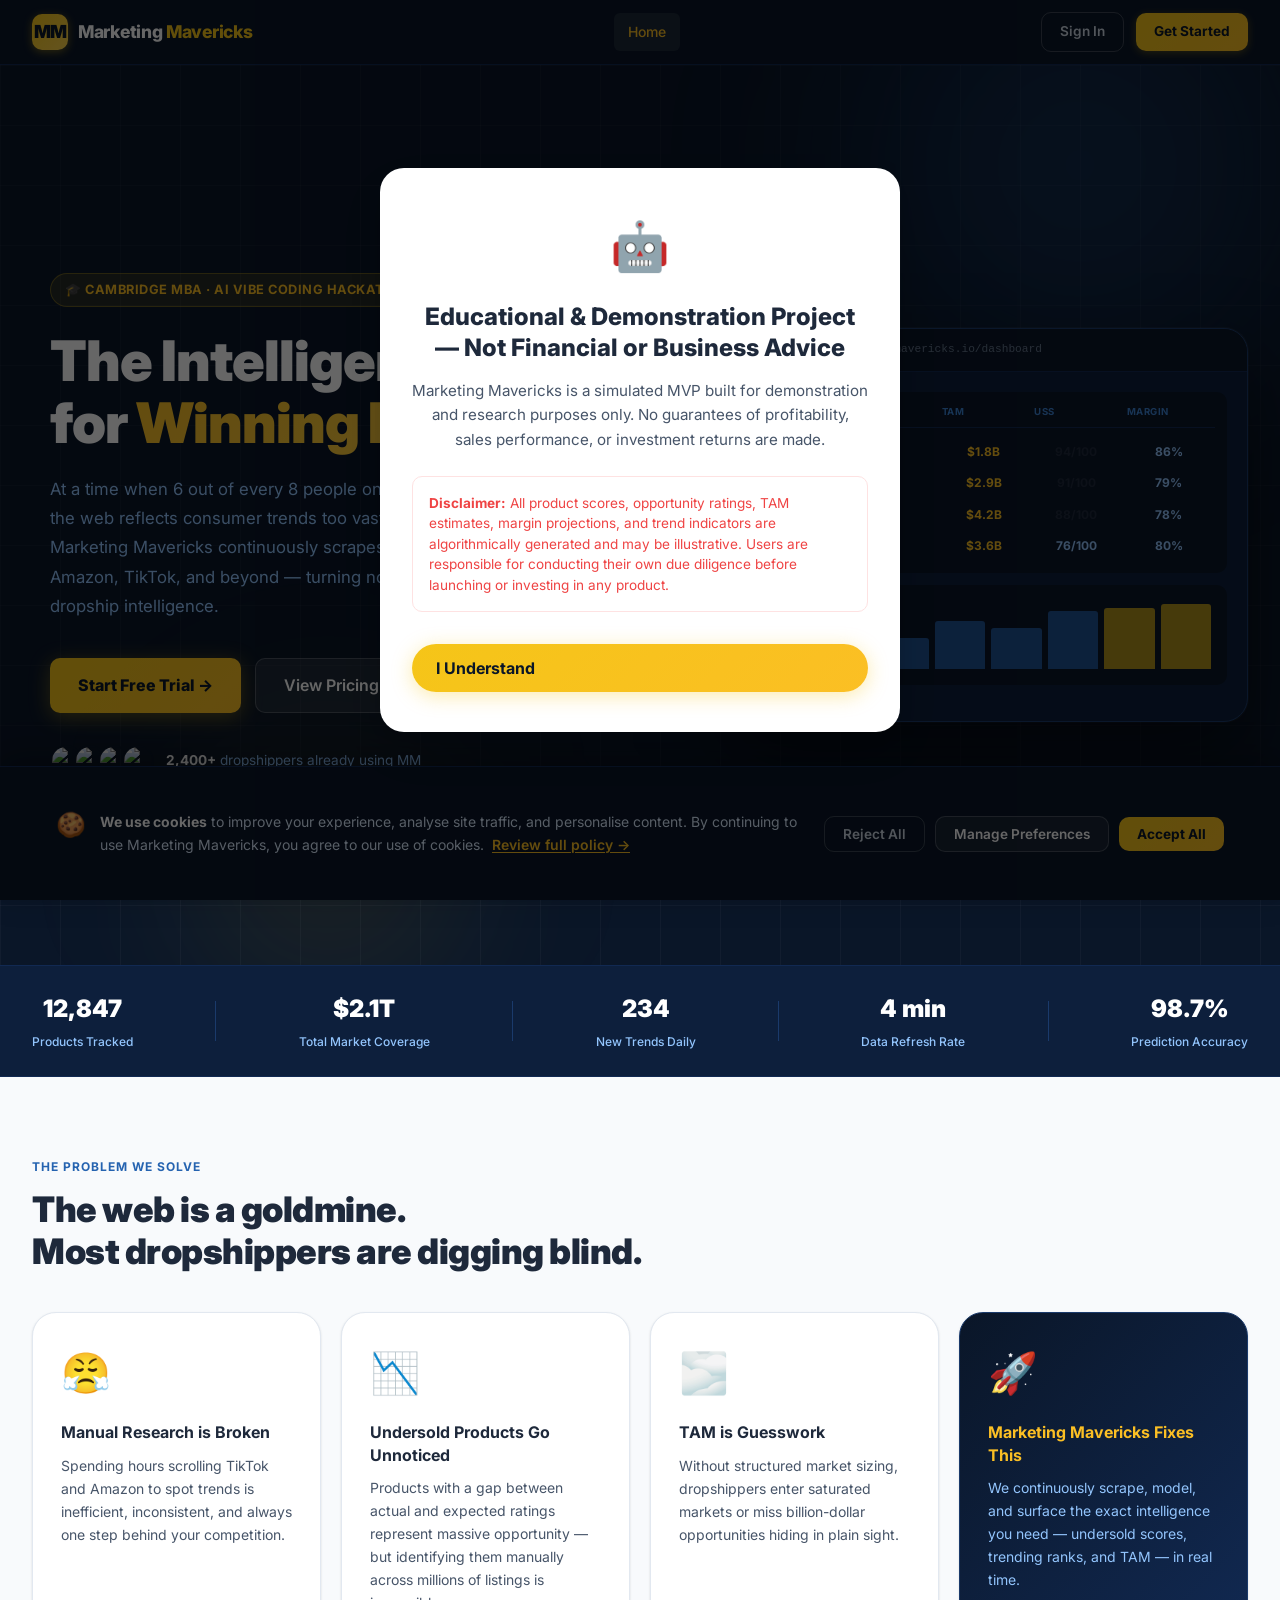
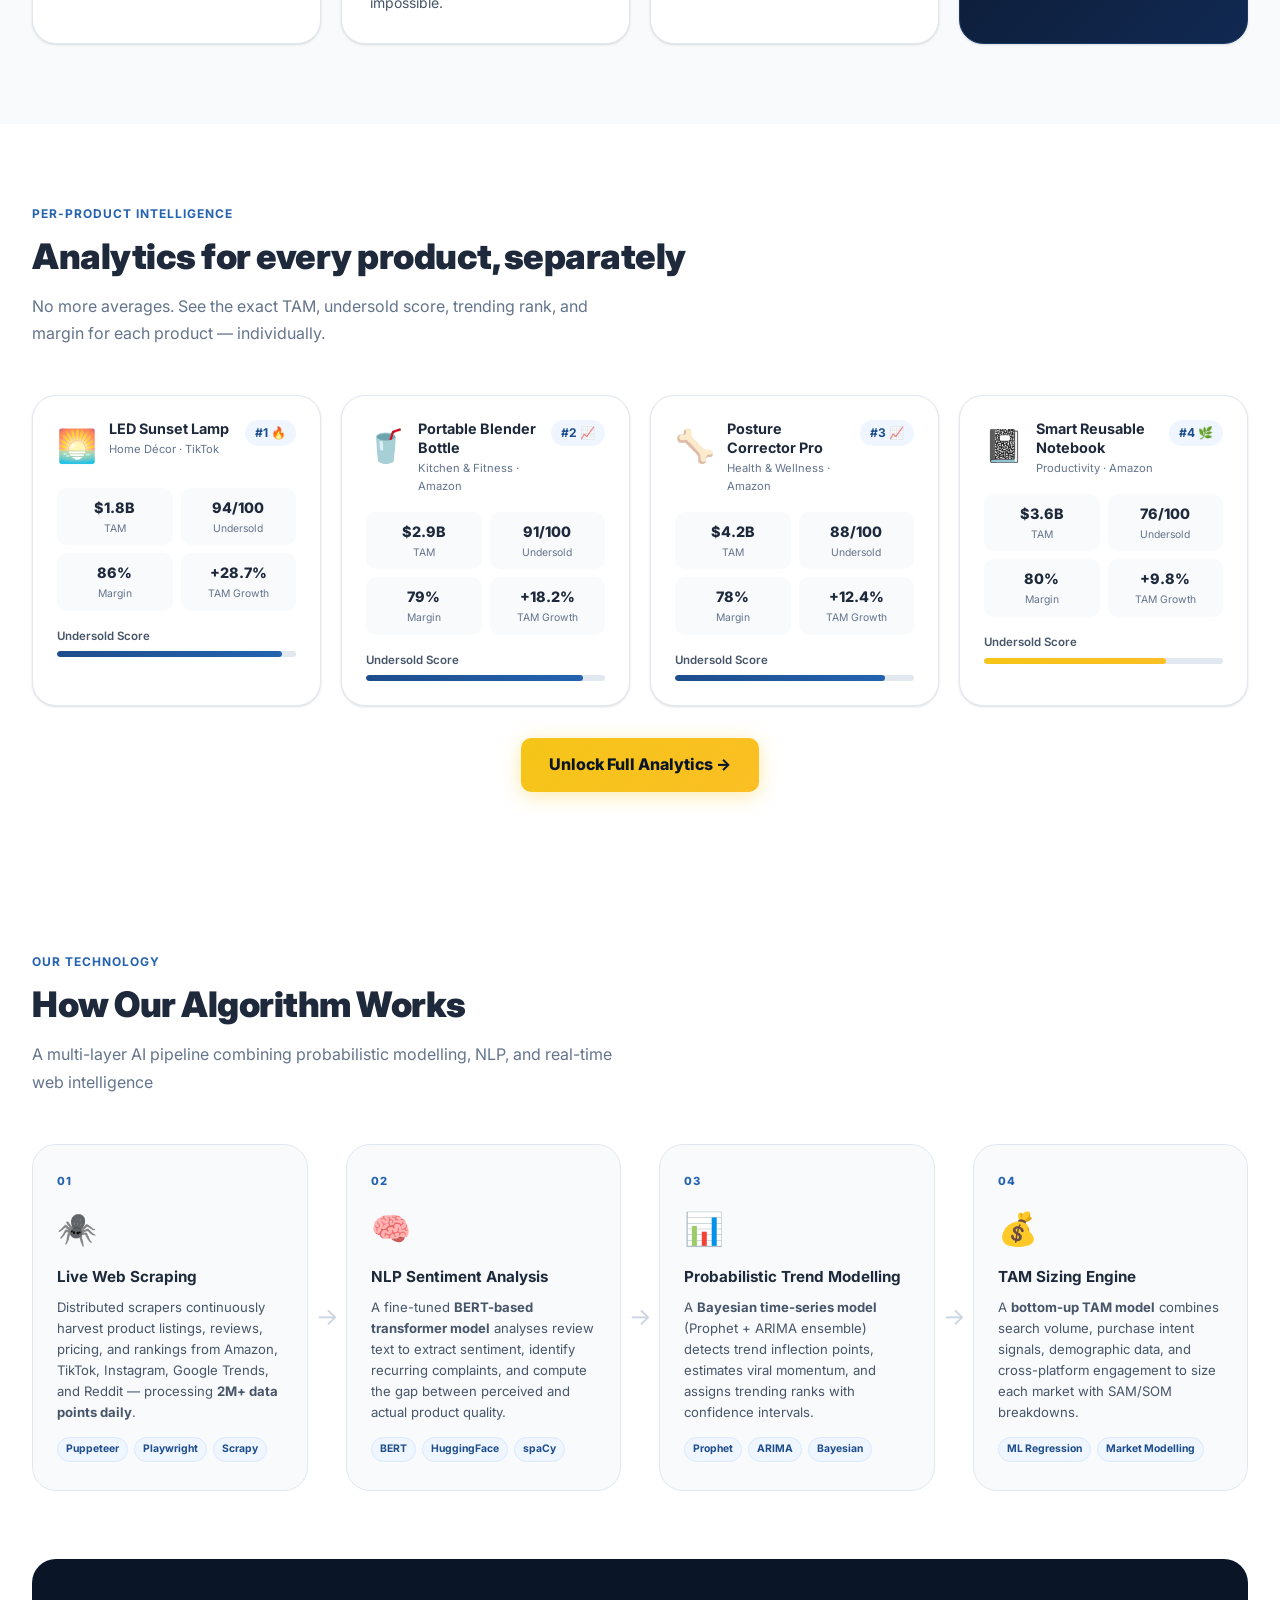
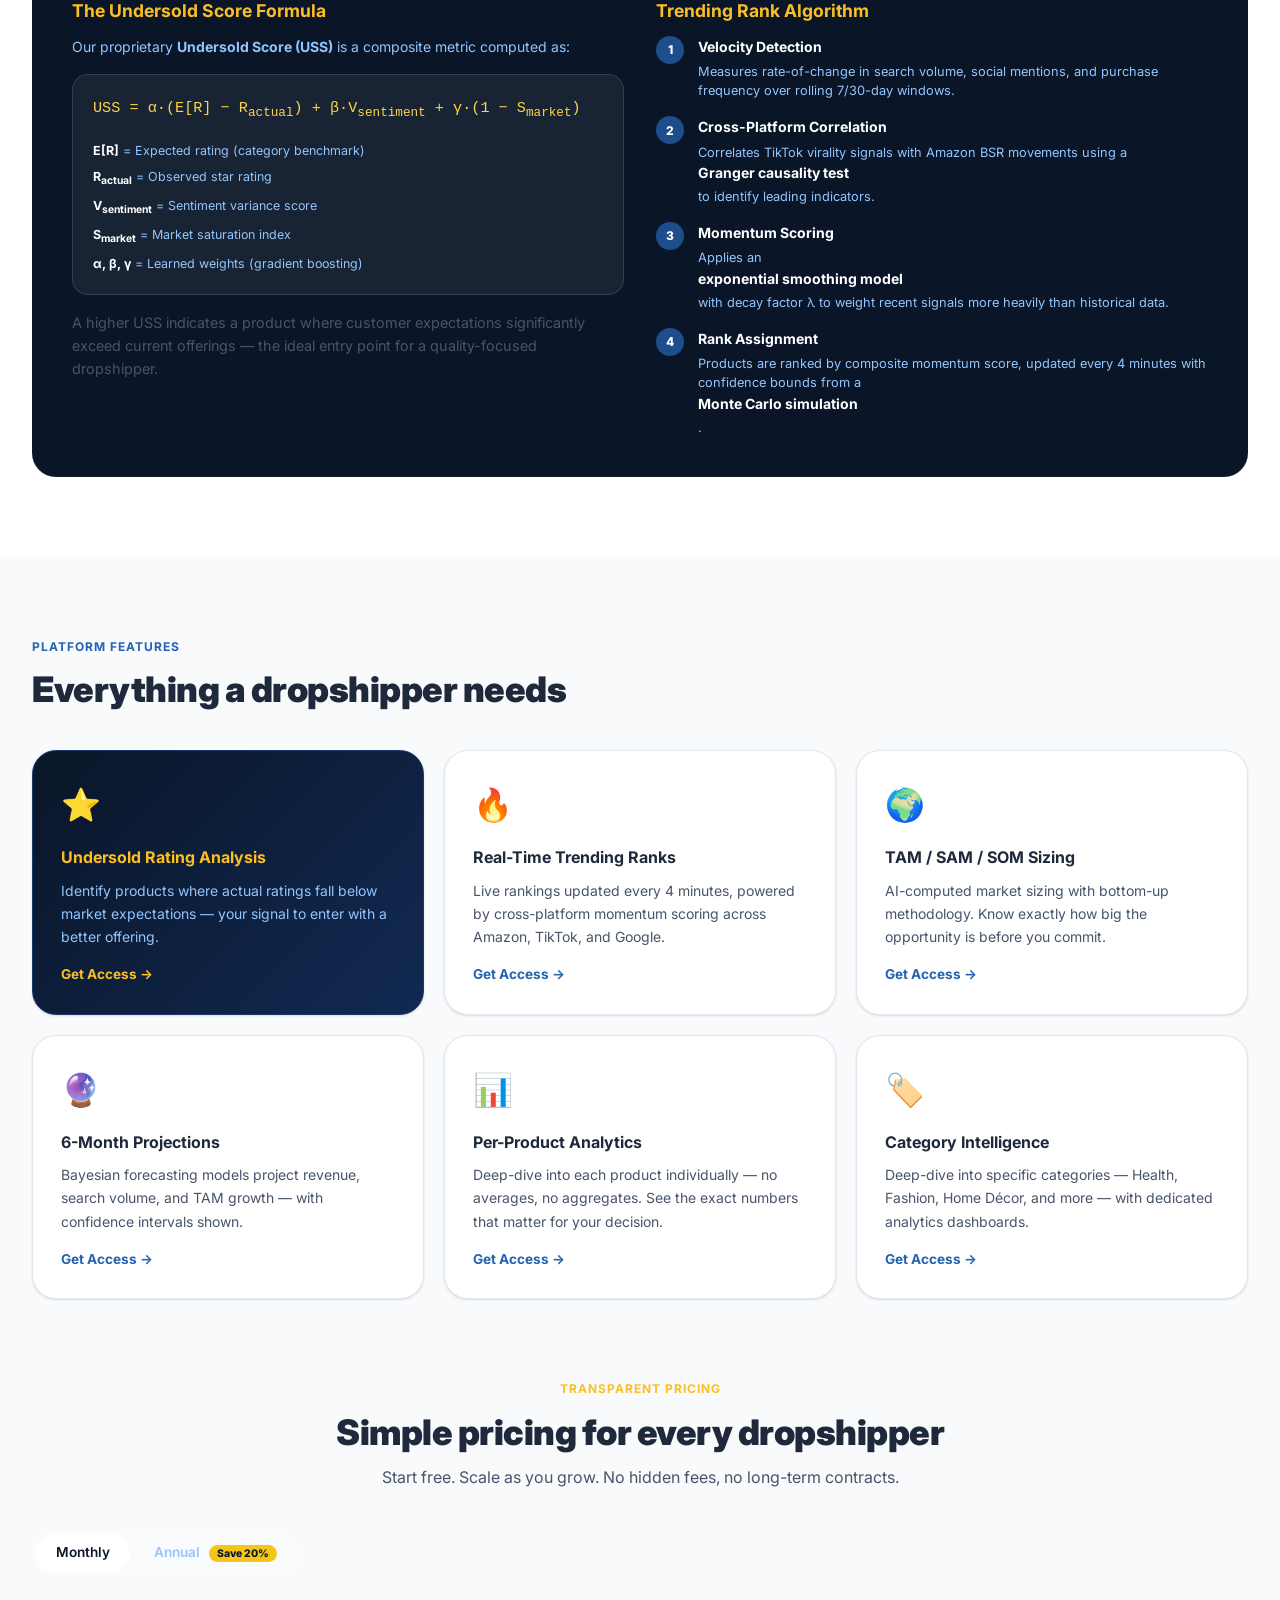
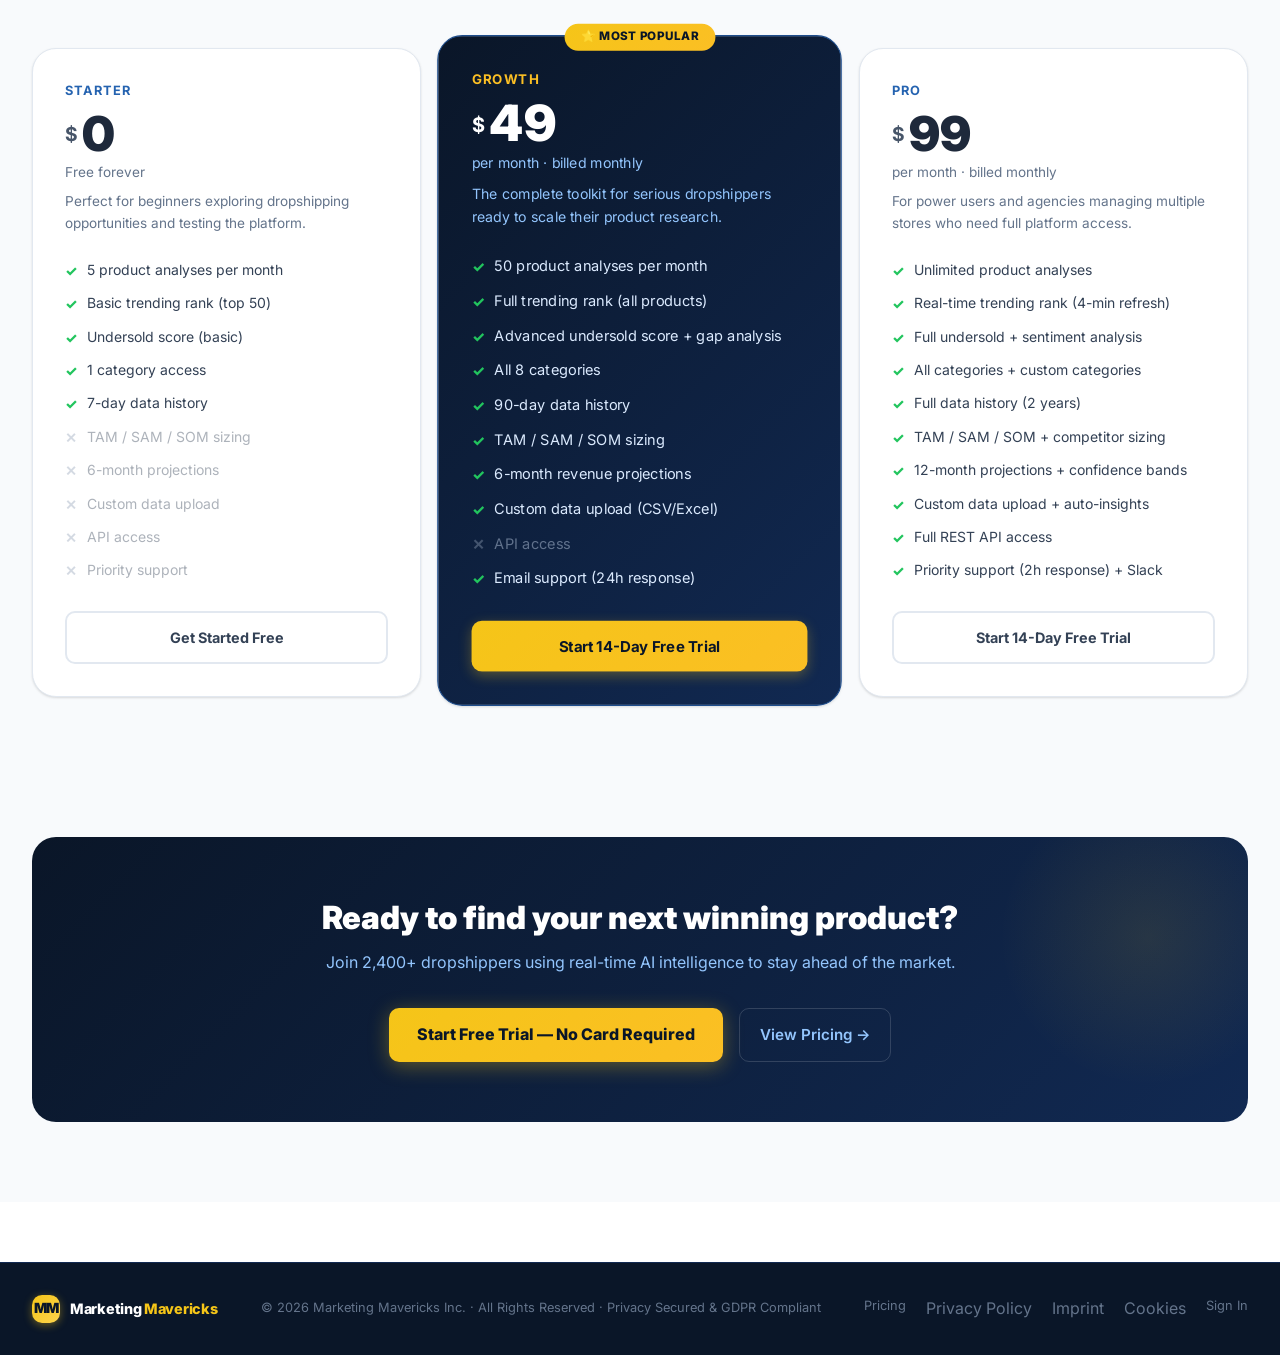
==== commit 5685be5a: "Update dashboard.html and index.html" ====
--- a/index.html
+++ b/index.html
@@ -23,15 +23,11 @@
         <span class="brand-name">Marketing <span>Mavericks</span></span>
       </a>
       <nav class="navbar-nav">
-        <a href="index.html" class="nav-link active">Home</a>
+        <a href="index.html" class="nav-link nav-public-only active">Home</a>
         <a href="trends.html" class="nav-link nav-protected" style="display:none;">Market Trends</a>
         <a href="dashboard.html" class="nav-link nav-protected" style="display:none;">Dashboard</a>
-        <a href="index.html#pricing" class="nav-link">Pricing</a>
       </nav>
       <div class="navbar-actions">
-        <div class="live-badge">
-          <div class="live-dot"></div>Live Data
-        </div>
         <a href="signin.html" class="nav-btn-outline nav-public-only">Sign In</a>
         <a href="signup.html" class="nav-btn-primary nav-public-only">Get Started</a>
       </div>
--- a/styles.css
+++ b/styles.css
@@ -14,7 +14,7 @@
   --blue-300: #3b82d4;
   --blue-200: #93c5fd;
   --blue-100: #dbeafe;
-  --blue-50:  #eff6ff;
+  --blue-50: #eff6ff;
 
   --yellow-500: #f5c518;
   --yellow-400: #fbbf24;
@@ -22,7 +22,7 @@
   --yellow-100: #fef9c3;
 
   --white: #ffffff;
-  --gray-50:  #f8fafc;
+  --gray-50: #f8fafc;
   --gray-100: #f1f5f9;
   --gray-200: #e2e8f0;
   --gray-300: #cbd5e1;
@@ -34,20 +34,20 @@
 
   --green-500: #22c55e;
   --green-100: #dcfce7;
-  --red-500:   #ef4444;
-  --red-100:   #fee2e2;
+  --red-500: #ef4444;
+  --red-100: #fee2e2;
   --orange-500: #f97316;
   --orange-100: #ffedd5;
 
-  --shadow-sm:  0 1px 3px rgba(0,0,0,.08), 0 1px 2px rgba(0,0,0,.06);
-  --shadow-md:  0 4px 12px rgba(0,0,0,.10), 0 2px 6px rgba(0,0,0,.07);
-  --shadow-lg:  0 10px 30px rgba(0,0,0,.12), 0 4px 12px rgba(0,0,0,.08);
-  --shadow-xl:  0 20px 50px rgba(0,0,0,.15), 0 8px 20px rgba(0,0,0,.10);
-
-  --radius-sm:  6px;
-  --radius-md:  10px;
-  --radius-lg:  16px;
-  --radius-xl:  24px;
+  --shadow-sm: 0 1px 3px rgba(0, 0, 0, .08), 0 1px 2px rgba(0, 0, 0, .06);
+  --shadow-md: 0 4px 12px rgba(0, 0, 0, .10), 0 2px 6px rgba(0, 0, 0, .07);
+  --shadow-lg: 0 10px 30px rgba(0, 0, 0, .12), 0 4px 12px rgba(0, 0, 0, .08);
+  --shadow-xl: 0 20px 50px rgba(0, 0, 0, .15), 0 8px 20px rgba(0, 0, 0, .10);
+
+  --radius-sm: 6px;
+  --radius-md: 10px;
+  --radius-lg: 16px;
+  --radius-xl: 24px;
   --radius-full: 9999px;
 
   --transition: 0.2s ease;
@@ -58,9 +58,18 @@
 }
 
 /* ---------- Reset & Base ---------- */
-*, *::before, *::after { box-sizing: border-box; margin: 0; padding: 0; }
-
-html { scroll-behavior: smooth; font-size: 16px; }
+*,
+*::before,
+*::after {
+  box-sizing: border-box;
+  margin: 0;
+  padding: 0;
+}
+
+html {
+  scroll-behavior: smooth;
+  font-size: 16px;
+}
 
 body {
   font-family: var(--font-sans);
@@ -71,37 +80,125 @@
   -webkit-font-smoothing: antialiased;
 }
 
-a { text-decoration: none; color: inherit; }
-button { cursor: pointer; border: none; background: none; font-family: inherit; }
-input, select { font-family: inherit; }
-img { max-width: 100%; display: block; }
-ul, ol { list-style: none; }
+a {
+  text-decoration: none;
+  color: inherit;
+}
+
+button {
+  cursor: pointer;
+  border: none;
+  background: none;
+  font-family: inherit;
+}
+
+input,
+select {
+  font-family: inherit;
+}
+
+img {
+  max-width: 100%;
+  display: block;
+}
+
+ul,
+ol {
+  list-style: none;
+}
 
 /* ---------- Typography ---------- */
-h1 { font-size: 2.25rem; font-weight: 800; line-height: 1.2; }
-h2 { font-size: 1.75rem; font-weight: 700; line-height: 1.3; }
-h3 { font-size: 1.25rem; font-weight: 600; line-height: 1.4; }
-h4 { font-size: 1rem;    font-weight: 600; line-height: 1.5; }
-
-.text-xs  { font-size: 0.75rem; }
-.text-sm  { font-size: 0.875rem; }
-.text-base{ font-size: 1rem; }
-.text-lg  { font-size: 1.125rem; }
-.text-xl  { font-size: 1.25rem; }
-.text-2xl { font-size: 1.5rem; }
-.text-3xl { font-size: 1.875rem; }
-
-.font-medium { font-weight: 500; }
-.font-semibold{ font-weight: 600; }
-.font-bold   { font-weight: 700; }
-.font-extrabold{ font-weight: 800; }
-
-.text-muted  { color: var(--gray-500); }
-.text-white  { color: var(--white); }
-.text-yellow { color: var(--yellow-500); }
-.text-blue   { color: var(--blue-400); }
-.text-green  { color: var(--green-500); }
-.text-red    { color: var(--red-500); }
+h1 {
+  font-size: 2.25rem;
+  font-weight: 800;
+  line-height: 1.2;
+}
+
+h2 {
+  font-size: 1.75rem;
+  font-weight: 700;
+  line-height: 1.3;
+}
+
+h3 {
+  font-size: 1.25rem;
+  font-weight: 600;
+  line-height: 1.4;
+}
+
+h4 {
+  font-size: 1rem;
+  font-weight: 600;
+  line-height: 1.5;
+}
+
+.text-xs {
+  font-size: 0.75rem;
+}
+
+.text-sm {
+  font-size: 0.875rem;
+}
+
+.text-base {
+  font-size: 1rem;
+}
+
+.text-lg {
+  font-size: 1.125rem;
+}
+
+.text-xl {
+  font-size: 1.25rem;
+}
+
+.text-2xl {
+  font-size: 1.5rem;
+}
+
+.text-3xl {
+  font-size: 1.875rem;
+}
+
+.font-medium {
+  font-weight: 500;
+}
+
+.font-semibold {
+  font-weight: 600;
+}
+
+.font-bold {
+  font-weight: 700;
+}
+
+.font-extrabold {
+  font-weight: 800;
+}
+
+.text-muted {
+  color: var(--gray-500);
+}
+
+.text-white {
+  color: var(--white);
+}
+
+.text-yellow {
+  color: var(--yellow-500);
+}
+
+.text-blue {
+  color: var(--blue-400);
+}
+
+.text-green {
+  color: var(--green-500);
+}
+
+.text-red {
+  color: var(--red-500);
+}
 
 /* ---------- Layout Utilities ---------- */
 .container {
@@ -110,48 +207,163 @@
   padding: 0 24px;
 }
 
-.flex { display: flex; }
-.flex-col { flex-direction: column; }
-.items-center { align-items: center; }
-.items-start  { align-items: flex-start; }
-.justify-between { justify-content: space-between; }
-.justify-center  { justify-content: center; }
-.gap-2  { gap: 8px; }
-.gap-3  { gap: 12px; }
-.gap-4  { gap: 16px; }
-.gap-6  { gap: 24px; }
-.gap-8  { gap: 32px; }
-.flex-wrap { flex-wrap: wrap; }
-.flex-1 { flex: 1; }
-
-.grid { display: grid; }
-.grid-2 { grid-template-columns: repeat(2, 1fr); }
-.grid-3 { grid-template-columns: repeat(3, 1fr); }
-.grid-4 { grid-template-columns: repeat(4, 1fr); }
-
-.w-full { width: 100%; }
-.h-full { height: 100%; }
+.flex {
+  display: flex;
+}
+
+.flex-col {
+  flex-direction: column;
+}
+
+.items-center {
+  align-items: center;
+}
+
+.items-start {
+  align-items: flex-start;
+}
+
+.justify-between {
+  justify-content: space-between;
+}
+
+.justify-center {
+  justify-content: center;
+}
+
+.gap-2 {
+  gap: 8px;
+}
+
+.gap-3 {
+  gap: 12px;
+}
+
+.gap-4 {
+  gap: 16px;
+}
+
+.gap-6 {
+  gap: 24px;
+}
+
+.gap-8 {
+  gap: 32px;
+}
+
+.flex-wrap {
+  flex-wrap: wrap;
+}
+
+.flex-1 {
+  flex: 1;
+}
+
+.grid {
+  display: grid;
+}
+
+.grid-2 {
+  grid-template-columns: repeat(2, 1fr);
+}
+
+.grid-3 {
+  grid-template-columns: repeat(3, 1fr);
+}
+
+.grid-4 {
+  grid-template-columns: repeat(4, 1fr);
+}
+
+.w-full {
+  width: 100%;
+}
+
+.h-full {
+  height: 100%;
+}
 
 /* ---------- Spacing ---------- */
-.p-2  { padding: 8px; }
-.p-3  { padding: 12px; }
-.p-4  { padding: 16px; }
-.p-6  { padding: 24px; }
-.p-8  { padding: 32px; }
-.px-4 { padding-left: 16px; padding-right: 16px; }
-.px-6 { padding-left: 24px; padding-right: 24px; }
-.py-2 { padding-top: 8px; padding-bottom: 8px; }
-.py-3 { padding-top: 12px; padding-bottom: 12px; }
-.py-4 { padding-top: 16px; padding-bottom: 16px; }
-.mt-1 { margin-top: 4px; }
-.mt-2 { margin-top: 8px; }
-.mt-4 { margin-top: 16px; }
-.mt-6 { margin-top: 24px; }
-.mt-8 { margin-top: 32px; }
-.mb-2 { margin-bottom: 8px; }
-.mb-4 { margin-bottom: 16px; }
-.mb-6 { margin-bottom: 24px; }
-.mb-8 { margin-bottom: 32px; }
+.p-2 {
+  padding: 8px;
+}
+
+.p-3 {
+  padding: 12px;
+}
+
+.p-4 {
+  padding: 16px;
+}
+
+.p-6 {
+  padding: 24px;
+}
+
+.p-8 {
+  padding: 32px;
+}
+
+.px-4 {
+  padding-left: 16px;
+  padding-right: 16px;
+}
+
+.px-6 {
+  padding-left: 24px;
+  padding-right: 24px;
+}
+
+.py-2 {
+  padding-top: 8px;
+  padding-bottom: 8px;
+}
+
+.py-3 {
+  padding-top: 12px;
+  padding-bottom: 12px;
+}
+
+.py-4 {
+  padding-top: 16px;
+  padding-bottom: 16px;
+}
+
+.mt-1 {
+  margin-top: 4px;
+}
+
+.mt-2 {
+  margin-top: 8px;
+}
+
+.mt-4 {
+  margin-top: 16px;
+}
+
+.mt-6 {
+  margin-top: 24px;
+}
+
+.mt-8 {
+  margin-top: 32px;
+}
+
+.mb-2 {
+  margin-bottom: 8px;
+}
+
+.mb-4 {
+  margin-bottom: 16px;
+}
+
+.mb-6 {
+  margin-bottom: 24px;
+}
+
+.mb-8 {
+  margin-bottom: 32px;
+}
 
 /* ============================================================
    NAVIGATION
@@ -194,7 +406,7 @@
   font-weight: 900;
   color: var(--blue-900);
   letter-spacing: -1px;
-  box-shadow: 0 2px 8px rgba(245,197,24,0.4);
+  box-shadow: 0 2px 8px rgba(245, 197, 24, 0.4);
 }
 
 .brand-name {
@@ -226,9 +438,10 @@
   gap: 6px;
 }
 
-.nav-link:hover, .nav-link.active {
+.nav-link:hover,
+.nav-link.active {
   color: var(--white);
-  background: rgba(255,255,255,0.08);
+  background: rgba(255, 255, 255, 0.08);
 }
 
 .nav-link.active {
@@ -245,8 +458,8 @@
   display: flex;
   align-items: center;
   gap: 6px;
-  background: rgba(34,197,94,0.15);
-  border: 1px solid rgba(34,197,94,0.3);
+  background: rgba(34, 197, 94, 0.15);
+  border: 1px solid rgba(34, 197, 94, 0.3);
   color: var(--green-500);
   font-size: 0.75rem;
   font-weight: 600;
@@ -264,8 +477,17 @@
 }
 
 @keyframes pulse-dot {
-  0%, 100% { opacity: 1; transform: scale(1); }
-  50% { opacity: 0.5; transform: scale(0.8); }
+
+  0%,
+  100% {
+    opacity: 1;
+    transform: scale(1);
+  }
+
+  50% {
+    opacity: 0.5;
+    transform: scale(0.8);
+  }
 }
 
 /* ============================================================
@@ -285,7 +507,7 @@
   right: -10%;
   width: 600px;
   height: 600px;
-  background: radial-gradient(circle, rgba(245,197,24,0.06) 0%, transparent 70%);
+  background: radial-gradient(circle, rgba(245, 197, 24, 0.06) 0%, transparent 70%);
   pointer-events: none;
 }
 
@@ -296,7 +518,7 @@
   left: -5%;
   width: 400px;
   height: 400px;
-  background: radial-gradient(circle, rgba(59,130,212,0.1) 0%, transparent 70%);
+  background: radial-gradient(circle, rgba(59, 130, 212, 0.1) 0%, transparent 70%);
   pointer-events: none;
 }
 
@@ -312,8 +534,8 @@
   display: inline-flex;
   align-items: center;
   gap: 6px;
-  background: rgba(245,197,24,0.15);
-  border: 1px solid rgba(245,197,24,0.3);
+  background: rgba(245, 197, 24, 0.15);
+  border: 1px solid rgba(245, 197, 24, 0.3);
   color: var(--yellow-400);
   font-size: 0.75rem;
   font-weight: 700;
@@ -424,10 +646,12 @@
 .search-input:focus {
   border-color: var(--blue-400);
   background: var(--white);
-  box-shadow: 0 0 0 3px rgba(37,99,176,0.1);
-}
-
-.search-input::placeholder { color: var(--gray-400); }
+  box-shadow: 0 0 0 3px rgba(37, 99, 176, 0.1);
+}
+
+.search-input::placeholder {
+  color: var(--gray-400);
+}
 
 .search-clear {
   position: absolute;
@@ -443,8 +667,187 @@
   transition: all var(--transition);
 }
 
-.search-clear:hover { color: var(--gray-600); background: var(--gray-100); }
-.search-clear.visible { display: flex; }
+.search-clear:hover {
+  color: var(--gray-600);
+  background: var(--gray-100);
+}
+
+.search-clear.visible {
+  display: flex;
+}
+
+.filter-groups {
+  display: flex;
+  align-items: center;
+  gap: 16px;
+  flex: 1;
+  justify-content: flex-end;
+}
+
+/* Search Dropdown styles */
+.search-dropdown {
+  position: absolute;
+  top: 100%;
+  left: 0;
+  right: 0;
+  background: var(--white);
+  border: 1px solid var(--gray-200);
+  border-radius: var(--radius-md);
+  box-shadow: var(--shadow-md);
+  margin-top: 8px;
+  max-height: 300px;
+  overflow-y: auto;
+  z-index: 50;
+  display: none;
+}
+
+.search-dropdown.visible {
+  display: block;
+}
+
+.search-dropdown-item {
+  padding: 12px 16px;
+  cursor: pointer;
+  display: flex;
+  align-items: center;
+  gap: 12px;
+  border-bottom: 1px solid var(--gray-100);
+  transition: background var(--transition);
+}
+
+.search-dropdown-item:last-child {
+  border-bottom: none;
+}
+
+.search-dropdown-item:hover {
+  background: var(--gray-50);
+}
+
+.search-dropdown-empty {
+  padding: 16px;
+  text-align: center;
+  color: var(--gray-500);
+  font-size: 0.9rem;
+}
+
+/* ============================================================ */
+/* COOKIE BANNER */
+/* ============================================================ */
+.cookie-banner {
+  position: fixed;
+  bottom: 0;
+  left: 0;
+  right: 0;
+  background: var(--white);
+  border-top: 1px solid var(--gray-200);
+  box-shadow: 0 -4px 24px rgba(0, 0, 0, 0.08);
+  z-index: 1000;
+  transform: translateY(100%);
+  transition: transform 0.4s cubic-bezier(0.16, 1, 0.3, 1);
+  padding: 24px;
+}
+
+.cookie-banner.visible {
+  transform: translateY(0);
+}
+
+.cookie-banner-inner {
+  max-width: 1200px;
+  margin: 0 auto;
+  display: flex;
+  flex-direction: column;
+  gap: 20px;
+}
+
+@media (min-width: 768px) {
+  .cookie-banner-inner {
+    flex-direction: row;
+    align-items: center;
+    justify-content: space-between;
+  }
+}
+
+.cookie-banner-text {
+  display: flex;
+  align-items: flex-start;
+  gap: 16px;
+  flex: 1;
+  font-size: 0.9rem;
+  color: var(--gray-600);
+  line-height: 1.5;
+}
+
+.cookie-icon {
+  font-size: 2rem;
+  line-height: 1;
+}
+
+.cookie-policy-link {
+  background: none;
+  border: none;
+  color: var(--blue-500);
+  font: inherit;
+  font-weight: 600;
+  cursor: pointer;
+  padding: 0;
+  margin-left: 4px;
+}
+
+.cookie-policy-link:hover {
+  text-decoration: underline;
+}
+
+.cookie-banner-actions {
+  display: flex;
+  align-items: center;
+  gap: 12px;
+  flex-wrap: wrap;
+}
+
+.cookie-btn-reject,
+.cookie-btn-settings,
+.cookie-btn-accept {
+  padding: 10px 20px;
+  border-radius: var(--radius-full);
+  font-size: 0.875rem;
+  font-weight: 600;
+  cursor: pointer;
+  transition: all var(--transition);
+  white-space: nowrap;
+}
+
+.cookie-btn-reject {
+  background: transparent;
+  border: 1px solid var(--gray-300);
+  color: var(--gray-600);
+}
+
+.cookie-btn-reject:hover {
+  background: var(--gray-50);
+  color: var(--gray-800);
+}
+
+.cookie-btn-settings {
+  background: var(--gray-100);
+  border: 1px solid transparent;
+  color: var(--gray-700);
+}
+
+.cookie-btn-settings:hover {
+  background: var(--gray-200);
+}
+
+.cookie-btn-accept {
+  background: var(--gray-900);
+  border: 1px solid transparent;
+  color: var(--white);
+}
+
+.cookie-btn-accept:hover {
+  background: #000;
+  transform: translateY(-1px);
+}
+
 
 .filter-group {
   display: flex;
@@ -477,7 +880,7 @@
 
 .filter-select:focus {
   border-color: var(--blue-400);
-  box-shadow: 0 0 0 3px rgba(37,99,176,0.1);
+  box-shadow: 0 0 0 3px rgba(37, 99, 176, 0.1);
 }
 
 .results-count {
@@ -487,7 +890,9 @@
   white-space: nowrap;
 }
 
-.results-count strong { color: var(--gray-700); }
+.results-count strong {
+  color: var(--gray-700);
+}
 
 /* ============================================================
    MAIN CONTENT AREA
@@ -536,12 +941,26 @@
   flex-shrink: 0;
 }
 
-.stat-icon.blue   { background: var(--blue-100); }
-.stat-icon.yellow { background: var(--yellow-100); }
-.stat-icon.green  { background: var(--green-100); }
-.stat-icon.orange { background: var(--orange-100); }
-
-.stat-info { flex: 1; min-width: 0; }
+.stat-icon.blue {
+  background: var(--blue-100);
+}
+
+.stat-icon.yellow {
+  background: var(--yellow-100);
+}
+
+.stat-icon.green {
+  background: var(--green-100);
+}
+
+.stat-icon.orange {
+  background: var(--orange-100);
+}
+
+.stat-info {
+  flex: 1;
+  min-width: 0;
+}
 
 .stat-value {
   font-size: 1.6rem;
@@ -565,8 +984,15 @@
   white-space: nowrap;
 }
 
-.stat-change.up   { background: var(--green-100); color: var(--green-500); }
-.stat-change.down { background: var(--red-100);   color: var(--red-500); }
+.stat-change.up {
+  background: var(--green-100);
+  color: var(--green-500);
+}
+
+.stat-change.down {
+  background: var(--red-100);
+  color: var(--red-500);
+}
 
 /* ============================================================
    SECTION HEADERS
@@ -661,22 +1087,22 @@
   right: -20px;
   width: 100px;
   height: 100px;
-  background: rgba(255,255,255,0.04);
+  background: rgba(255, 255, 255, 0.04);
   border-radius: 50%;
 }
 
 .product-emoji {
   font-size: 3rem;
   line-height: 1;
-  filter: drop-shadow(0 4px 8px rgba(0,0,0,0.3));
+  filter: drop-shadow(0 4px 8px rgba(0, 0, 0, 0.3));
 }
 
 .product-rank-badge {
   display: flex;
   flex-direction: column;
   align-items: center;
-  background: rgba(255,255,255,0.12);
-  border: 1px solid rgba(255,255,255,0.2);
+  background: rgba(255, 255, 255, 0.12);
+  border: 1px solid rgba(255, 255, 255, 0.2);
   border-radius: var(--radius-md);
   padding: 8px 12px;
   backdrop-filter: blur(8px);
@@ -691,7 +1117,7 @@
 
 .rank-label {
   font-size: 0.6rem;
-  color: rgba(255,255,255,0.7);
+  color: rgba(255, 255, 255, 0.7);
   font-weight: 600;
   letter-spacing: 0.5px;
   text-transform: uppercase;
@@ -704,8 +1130,13 @@
   margin-top: 4px;
 }
 
-.rank-change.up   { color: var(--green-500); }
-.rank-change.down { color: var(--red-500); }
+.rank-change.up {
+  color: var(--green-500);
+}
+
+.rank-change.down {
+  color: var(--red-500);
+}
 
 .product-card-body {
   padding: 20px;
@@ -808,9 +1239,17 @@
   background: linear-gradient(90deg, var(--blue-400), var(--blue-300));
 }
 
-.progress-fill.high   { background: linear-gradient(90deg, var(--blue-500), var(--yellow-400)); }
-.progress-fill.medium { background: linear-gradient(90deg, var(--blue-400), var(--blue-300)); }
-.progress-fill.low    { background: linear-gradient(90deg, var(--gray-400), var(--gray-300)); }
+.progress-fill.high {
+  background: linear-gradient(90deg, var(--blue-500), var(--yellow-400));
+}
+
+.progress-fill.medium {
+  background: linear-gradient(90deg, var(--blue-400), var(--blue-300));
+}
+
+.progress-fill.low {
+  background: linear-gradient(90deg, var(--gray-400), var(--gray-300));
+}
 
 /* Tags */
 .product-tags {
@@ -828,15 +1267,59 @@
   letter-spacing: 0.2px;
 }
 
-.tag.viral        { background: rgba(245,197,24,0.15); color: #b45309; border: 1px solid rgba(245,197,24,0.3); }
-.tag.trending     { background: var(--blue-50); color: var(--blue-500); border: 1px solid var(--blue-100); }
-.tag.low-competition { background: var(--green-100); color: #15803d; border: 1px solid #bbf7d0; }
-.tag.high-margin  { background: var(--orange-100); color: #c2410c; border: 1px solid #fed7aa; }
-.tag.aesthetic    { background: #fdf4ff; color: #7e22ce; border: 1px solid #e9d5ff; }
-.tag.repeat-purchase { background: #f0fdf4; color: #166534; border: 1px solid #bbf7d0; }
-.tag.fitness      { background: #fff7ed; color: #9a3412; border: 1px solid #fed7aa; }
-.tag.eco-friendly { background: #f0fdf4; color: #166534; border: 1px solid #bbf7d0; }
-.tag.loyal-customers { background: var(--blue-50); color: var(--blue-500); border: 1px solid var(--blue-100); }
+.tag.viral {
+  background: rgba(245, 197, 24, 0.15);
+  color: #b45309;
+  border: 1px solid rgba(245, 197, 24, 0.3);
+}
+
+.tag.trending {
+  background: var(--blue-50);
+  color: var(--blue-500);
+  border: 1px solid var(--blue-100);
+}
+
+.tag.low-competition {
+  background: var(--green-100);
+  color: #15803d;
+  border: 1px solid #bbf7d0;
+}
+
+.tag.high-margin {
+  background: var(--orange-100);
+  color: #c2410c;
+  border: 1px solid #fed7aa;
+}
+
+.tag.aesthetic {
+  background: #fdf4ff;
+  color: #7e22ce;
+  border: 1px solid #e9d5ff;
+}
+
+.tag.repeat-purchase {
+  background: #f0fdf4;
+  color: #166534;
+  border: 1px solid #bbf7d0;
+}
+
+.tag.fitness {
+  background: #fff7ed;
+  color: #9a3412;
+  border: 1px solid #fed7aa;
+}
+
+.tag.eco-friendly {
+  background: #f0fdf4;
+  color: #166534;
+  border: 1px solid #bbf7d0;
+}
+
+.tag.loyal-customers {
+  background: var(--blue-50);
+  color: var(--blue-500);
+  border: 1px solid var(--blue-100);
+}
 
 /* Card Footer */
 .product-card-footer {
@@ -861,12 +1344,35 @@
   letter-spacing: 0.3px;
 }
 
-.platform-badge.amazon  { background: #fff3cd; color: #856404; }
-.platform-badge.tiktok  { background: #fce4ec; color: #880e4f; }
-.platform-badge.instagram { background: #f3e5f5; color: #6a1b9a; }
-.platform-badge.youtube { background: #ffebee; color: #b71c1c; }
-.platform-badge.reddit  { background: #fff3e0; color: #e65100; }
-.platform-badge.google  { background: #e8f5e9; color: #1b5e20; }
+.platform-badge.amazon {
+  background: #fff3cd;
+  color: #856404;
+}
+
+.platform-badge.tiktok {
+  background: #fce4ec;
+  color: #880e4f;
+}
+
+.platform-badge.instagram {
+  background: #f3e5f5;
+  color: #6a1b9a;
+}
+
+.platform-badge.youtube {
+  background: #ffebee;
+  color: #b71c1c;
+}
+
+.platform-badge.reddit {
+  background: #fff3e0;
+  color: #e65100;
+}
+
+.platform-badge.google {
+  background: #e8f5e9;
+  color: #1b5e20;
+}
 
 .view-details-btn {
   font-size: 0.8rem;
@@ -898,8 +1404,13 @@
   color: var(--gray-300);
 }
 
-.star.filled { color: var(--yellow-500); }
-.star.half   { color: var(--yellow-400); }
+.star.filled {
+  color: var(--yellow-500);
+}
+
+.star.half {
+  color: var(--yellow-400);
+}
 
 .rating-display {
   display: flex;
@@ -962,7 +1473,7 @@
   right: -100px;
   width: 500px;
   height: 500px;
-  background: radial-gradient(circle, rgba(245,197,24,0.08) 0%, transparent 70%);
+  background: radial-gradient(circle, rgba(245, 197, 24, 0.08) 0%, transparent 70%);
 }
 
 .back-btn {
@@ -977,7 +1488,9 @@
   transition: all var(--transition);
 }
 
-.back-btn:hover { color: var(--white); }
+.back-btn:hover {
+  color: var(--white);
+}
 
 .product-detail-header {
   display: flex;
@@ -990,11 +1503,13 @@
 .product-detail-emoji {
   font-size: 5rem;
   line-height: 1;
-  filter: drop-shadow(0 8px 16px rgba(0,0,0,0.3));
+  filter: drop-shadow(0 8px 16px rgba(0, 0, 0, 0.3));
   flex-shrink: 0;
 }
 
-.product-detail-info { flex: 1; }
+.product-detail-info {
+  flex: 1;
+}
 
 .product-detail-category {
   font-size: 0.75rem;
@@ -1035,7 +1550,9 @@
   color: var(--blue-200);
 }
 
-.detail-meta-item strong { color: var(--white); }
+.detail-meta-item strong {
+  color: var(--white);
+}
 
 .product-detail-actions {
   display: flex;
@@ -1056,22 +1573,22 @@
   align-items: center;
   gap: 8px;
   white-space: nowrap;
-  box-shadow: 0 4px 12px rgba(245,197,24,0.3);
+  box-shadow: 0 4px 12px rgba(245, 197, 24, 0.3);
 }
 
 .btn-primary:hover {
   transform: translateY(-1px);
-  box-shadow: 0 6px 20px rgba(245,197,24,0.4);
+  box-shadow: 0 6px 20px rgba(245, 197, 24, 0.4);
 }
 
 .btn-secondary {
-  background: rgba(255,255,255,0.1);
+  background: rgba(255, 255, 255, 0.1);
   color: var(--white);
   font-size: 0.875rem;
   font-weight: 600;
   padding: 12px 24px;
   border-radius: var(--radius-md);
-  border: 1px solid rgba(255,255,255,0.2);
+  border: 1px solid rgba(255, 255, 255, 0.2);
   transition: all var(--transition);
   display: flex;
   align-items: center;
@@ -1080,7 +1597,7 @@
 }
 
 .btn-secondary:hover {
-  background: rgba(255,255,255,0.18);
+  background: rgba(255, 255, 255, 0.18);
 }
 
 /* ============================================================
@@ -1096,8 +1613,17 @@
   align-items: start;
 }
 
-.detail-main { display: flex; flex-direction: column; gap: 24px; }
-.detail-sidebar { display: flex; flex-direction: column; gap: 24px; }
+.detail-main {
+  display: flex;
+  flex-direction: column;
+  gap: 24px;
+}
+
+.detail-sidebar {
+  display: flex;
+  flex-direction: column;
+  gap: 24px;
+}
 
 /* ============================================================
    CARDS (Generic)
@@ -1127,7 +1653,9 @@
   gap: 8px;
 }
 
-.card-body { padding: 24px; }
+.card-body {
+  padding: 24px;
+}
 
 /* ============================================================
    KEY METRICS DETAIL
@@ -1238,7 +1766,9 @@
   letter-spacing: 0.5px;
 }
 
-.undersold-info { flex: 1; }
+.undersold-info {
+  flex: 1;
+}
 
 .rating-comparison {
   display: flex;
@@ -1263,8 +1793,13 @@
   margin-bottom: 4px;
 }
 
-.rating-box-value.actual { color: var(--blue-500); }
-.rating-box-value.expected { color: var(--yellow-500); }
+.rating-box-value.actual {
+  color: var(--blue-500);
+}
+
+.rating-box-value.expected {
+  color: var(--yellow-500);
+}
 
 .rating-box-label {
   font-size: 0.7rem;
@@ -1498,7 +2033,9 @@
   border-bottom: 1px solid var(--gray-100);
 }
 
-.sidebar-metric:last-child { border-bottom: none; }
+.sidebar-metric:last-child {
+  border-bottom: none;
+}
 
 .sidebar-metric-label {
   font-size: 0.8rem;
@@ -1530,9 +2067,17 @@
   transition: width 1s ease;
 }
 
-.competition-fill.low    { background: linear-gradient(90deg, var(--green-500), #4ade80); }
-.competition-fill.medium { background: linear-gradient(90deg, var(--yellow-500), var(--yellow-300)); }
-.competition-fill.high   { background: linear-gradient(90deg, var(--red-500), #f87171); }
+.competition-fill.low {
+  background: linear-gradient(90deg, var(--green-500), #4ade80);
+}
+
+.competition-fill.medium {
+  background: linear-gradient(90deg, var(--yellow-500), var(--yellow-300));
+}
+
+.competition-fill.high {
+  background: linear-gradient(90deg, var(--red-500), #f87171);
+}
 
 .virality-score {
   display: flex;
@@ -1552,7 +2097,9 @@
   line-height: 1;
 }
 
-.virality-info { flex: 1; }
+.virality-info {
+  flex: 1;
+}
 
 .virality-label {
   font-size: 0.75rem;
@@ -1625,9 +2172,13 @@
   color: var(--gray-700);
 }
 
-.projection-table tr:last-child td { border-bottom: none; }
-
-.projection-table tr:hover td { background: var(--blue-50); }
+.projection-table tr:last-child td {
+  border-bottom: none;
+}
+
+.projection-table tr:hover td {
+  background: var(--blue-50);
+}
 
 .proj-growth {
   font-size: 0.75rem;
@@ -1646,8 +2197,13 @@
 }
 
 @keyframes skeleton-loading {
-  0% { background-position: 200% 0; }
-  100% { background-position: -200% 0; }
+  0% {
+    background-position: 200% 0;
+  }
+
+  100% {
+    background-position: -200% 0;
+  }
 }
 
 /* ============================================================
@@ -1678,12 +2234,26 @@
   max-width: 320px;
 }
 
-.toast.success { background: #166534; border-left: 3px solid var(--green-500); }
-.toast.info    { background: var(--blue-700); border-left: 3px solid var(--blue-300); }
+.toast.success {
+  background: #166534;
+  border-left: 3px solid var(--green-500);
+}
+
+.toast.info {
+  background: var(--blue-700);
+  border-left: 3px solid var(--blue-300);
+}
 
 @keyframes toast-in {
-  from { opacity: 0; transform: translateX(20px); }
-  to   { opacity: 1; transform: translateX(0); }
+  from {
+    opacity: 0;
+    transform: translateX(20px);
+  }
+
+  to {
+    opacity: 1;
+    transform: translateX(0);
+  }
 }
 
 /* ============================================================
@@ -1727,19 +2297,33 @@
   transition: color var(--transition);
 }
 
-.footer-link:hover { color: var(--gray-300); }
+.footer-link:hover {
+  color: var(--gray-300);
+}
 
 /* ============================================================
    ANIMATIONS
    ============================================================ */
 @keyframes fadeInUp {
-  from { opacity: 0; transform: translateY(20px); }
-  to   { opacity: 1; transform: translateY(0); }
+  from {
+    opacity: 0;
+    transform: translateY(20px);
+  }
+
+  to {
+    opacity: 1;
+    transform: translateY(0);
+  }
 }
 
 @keyframes fadeIn {
-  from { opacity: 0; }
-  to   { opacity: 1; }
+  from {
+    opacity: 0;
+  }
+
+  to {
+    opacity: 1;
+  }
 }
 
 .animate-fade-in-up {
@@ -1751,10 +2335,21 @@
 }
 
 /* Stagger children */
-.stagger-children > *:nth-child(1) { animation-delay: 0.05s; }
-.stagger-children > *:nth-child(2) { animation-delay: 0.10s; }
-.stagger-children > *:nth-child(3) { animation-delay: 0.15s; }
-.stagger-children > *:nth-child(4) { animation-delay: 0.20s; }
+.stagger-children>*:nth-child(1) {
+  animation-delay: 0.05s;
+}
+
+.stagger-children>*:nth-child(2) {
+  animation-delay: 0.10s;
+}
+
+.stagger-children>*:nth-child(3) {
+  animation-delay: 0.15s;
+}
+
+.stagger-children>*:nth-child(4) {
+  animation-delay: 0.20s;
+}
 
 /* ============================================================
    RESPONSIVE
@@ -1763,6 +2358,7 @@
   .detail-content {
     grid-template-columns: 1fr;
   }
+
   .detail-sidebar {
     display: grid;
     grid-template-columns: repeat(2, 1fr);
@@ -1770,10 +2366,22 @@
 }
 
 @media (max-width: 900px) {
-  .stats-grid { grid-template-columns: repeat(2, 1fr); }
-  .key-metrics-grid { grid-template-columns: repeat(2, 1fr); }
-  .hero-title { font-size: 1.8rem; }
-  .navbar-nav { display: none; }
+  .stats-grid {
+    grid-template-columns: repeat(2, 1fr);
+  }
+
+  .key-metrics-grid {
+    grid-template-columns: repeat(2, 1fr);
+  }
+
+  .hero-title {
+    font-size: 1.8rem;
+  }
+
+  .navbar-nav {
+    display: none;
+  }
+
   .pricing-grid {
     grid-template-columns: 1fr;
     gap: 32px;
@@ -1783,56 +2391,164 @@
 }
 
 @media (max-width: 640px) {
-  .stats-grid { grid-template-columns: 1fr; }
-  .products-grid { grid-template-columns: 1fr; }
-  .hero-stats { gap: 20px; }
-  .hero-title { font-size: 1.5rem; }
-  .main-content { padding: 20px 16px; }
-  .hero-content { padding: 0 16px; }
-  .search-inner { padding: 0 16px; flex-wrap: wrap; }
-  .filter-groups { flex-wrap: wrap; }
-  .detail-content { padding: 20px 16px; }
-  .detail-sidebar { grid-template-columns: 1fr; }
-  .tam-breakdown { grid-template-columns: 1fr; }
-  .key-metrics-grid { grid-template-columns: 1fr; }
-  .product-detail-header { flex-direction: column; }
-  .product-detail-actions { flex-direction: row; }
-  .undersold-detail { flex-direction: column; }
-  .footer-inner { flex-direction: column; gap: 16px; text-align: center; }
+  .stats-grid {
+    grid-template-columns: 1fr;
+  }
+
+  .products-grid {
+    grid-template-columns: 1fr;
+  }
+
+  .hero-stats {
+    gap: 20px;
+  }
+
+  .hero-title {
+    font-size: 1.5rem;
+  }
+
+  .main-content {
+    padding: 20px 16px;
+  }
+
+  .hero-content {
+    padding: 0 16px;
+  }
+
+  .search-inner {
+    padding: 0 16px;
+    flex-wrap: wrap;
+  }
+
+  .filter-groups {
+    flex-wrap: wrap;
+  }
+
+  .detail-content {
+    padding: 20px 16px;
+  }
+
+  .detail-sidebar {
+    grid-template-columns: 1fr;
+  }
+
+  .tam-breakdown {
+    grid-template-columns: 1fr;
+  }
+
+  .key-metrics-grid {
+    grid-template-columns: 1fr;
+  }
+
+  .product-detail-header {
+    flex-direction: column;
+  }
+
+  .product-detail-actions {
+    flex-direction: row;
+  }
+
+  .undersold-detail {
+    flex-direction: column;
+  }
+
+  .footer-inner {
+    flex-direction: column;
+    gap: 16px;
+    text-align: center;
+  }
 }
 
 @media (max-width: 480px) {
-  h1 { font-size: 1.75rem; }
-  h2 { font-size: 1.5rem; }
-  .hero-title { font-size: 1.25rem; }
-  .filter-groups { flex-direction: column; align-items: stretch; gap: 12px; }
-  .filter-group { flex-direction: column; align-items: flex-start; gap: 6px; width: 100%; }
-  .filter-select { width: 100%; }
-  .search-input { width: 100%; }
-  .pricing-card { padding: 24px; }
-  .dashboard-overview { grid-template-columns: 1fr; }
-  .overview-card { padding: 16px; }
+  h1 {
+    font-size: 1.75rem;
+  }
+
+  h2 {
+    font-size: 1.5rem;
+  }
+
+  .hero-title {
+    font-size: 1.25rem;
+  }
+
+  .filter-groups {
+    flex-direction: column;
+    align-items: stretch;
+    gap: 12px;
+  }
+
+  .filter-group {
+    flex-direction: column;
+    align-items: flex-start;
+    gap: 6px;
+    width: 100%;
+  }
+
+  .filter-select {
+    width: 100%;
+  }
+
+  .search-input {
+    width: 100%;
+  }
+
+  .pricing-card {
+    padding: 24px;
+  }
+
+  .dashboard-overview {
+    grid-template-columns: 1fr;
+  }
+
+  .overview-card {
+    padding: 16px;
+  }
 }
 
 /* ============================================================
    SCROLLBAR
    ============================================================ */
-::-webkit-scrollbar { width: 6px; height: 6px; }
-::-webkit-scrollbar-track { background: var(--gray-100); }
-::-webkit-scrollbar-thumb { background: var(--gray-300); border-radius: 3px; }
-::-webkit-scrollbar-thumb:hover { background: var(--gray-400); }
+::-webkit-scrollbar {
+  width: 6px;
+  height: 6px;
+}
+
+::-webkit-scrollbar-track {
+  background: var(--gray-100);
+}
+
+::-webkit-scrollbar-thumb {
+  background: var(--gray-300);
+  border-radius: 3px;
+}
+
+::-webkit-scrollbar-thumb:hover {
+  background: var(--gray-400);
+}
 
 /* ============================================================
    SELECTION
    ============================================================ */
-::selection { background: var(--blue-200); color: var(--blue-900); }
+::selection {
+  background: var(--blue-200);
+  color: var(--blue-900);
+}
 
 /* ============================================================
    TREND INDICATOR
    ============================================================ */
-.trend-up   { color: var(--green-500); }
-.trend-down { color: var(--red-500); }
-.trend-neutral { color: var(--gray-400); }
+.trend-up {
+  color: var(--green-500);
+}
+
+.trend-down {
+  color: var(--red-500);
+}
+
+.trend-neutral {
+  color: var(--gray-400);
+}
 
 .trend-badge {
   display: inline-flex;
@@ -1844,8 +2560,15 @@
   border-radius: var(--radius-full);
 }
 
-.trend-badge.up   { background: var(--green-100); color: #15803d; }
-.trend-badge.down { background: var(--red-100);   color: #b91c1c; }
+.trend-badge.up {
+  background: var(--green-100);
+  color: #15803d;
+}
+
+.trend-badge.down {
+  background: var(--red-100);
+  color: #b91c1c;
+}
 
 /* ============================================================
    SCORE BADGE
@@ -1861,10 +2584,25 @@
   font-weight: 800;
 }
 
-.score-badge.excellent { background: var(--blue-100); color: var(--blue-600); }
-.score-badge.good      { background: var(--green-100); color: #15803d; }
-.score-badge.fair      { background: var(--yellow-100); color: #92400e; }
-.score-badge.poor      { background: var(--red-100); color: #b91c1c; }
+.score-badge.excellent {
+  background: var(--blue-100);
+  color: var(--blue-600);
+}
+
+.score-badge.good {
+  background: var(--green-100);
+  color: #15803d;
+}
+
+.score-badge.fair {
+  background: var(--yellow-100);
+  color: #92400e;
+}
+
+.score-badge.poor {
+  background: var(--red-100);
+  color: #b91c1c;
+}
 
 /* ============================================================
    HIGHLIGHT BOX
@@ -1885,7 +2623,7 @@
   right: -30px;
   width: 120px;
   height: 120px;
-  background: rgba(245,197,24,0.1);
+  background: rgba(245, 197, 24, 0.1);
   border-radius: 50%;
 }
 
@@ -1960,7 +2698,9 @@
   color: var(--gray-800);
 }
 
-.ring-info { flex: 1; }
+.ring-info {
+  flex: 1;
+}
 
 .ring-title {
   font-size: 0.875rem;
@@ -1973,4 +2713,4 @@
   font-size: 0.75rem;
   color: var(--gray-500);
   line-height: 1.5;
-}
+}
